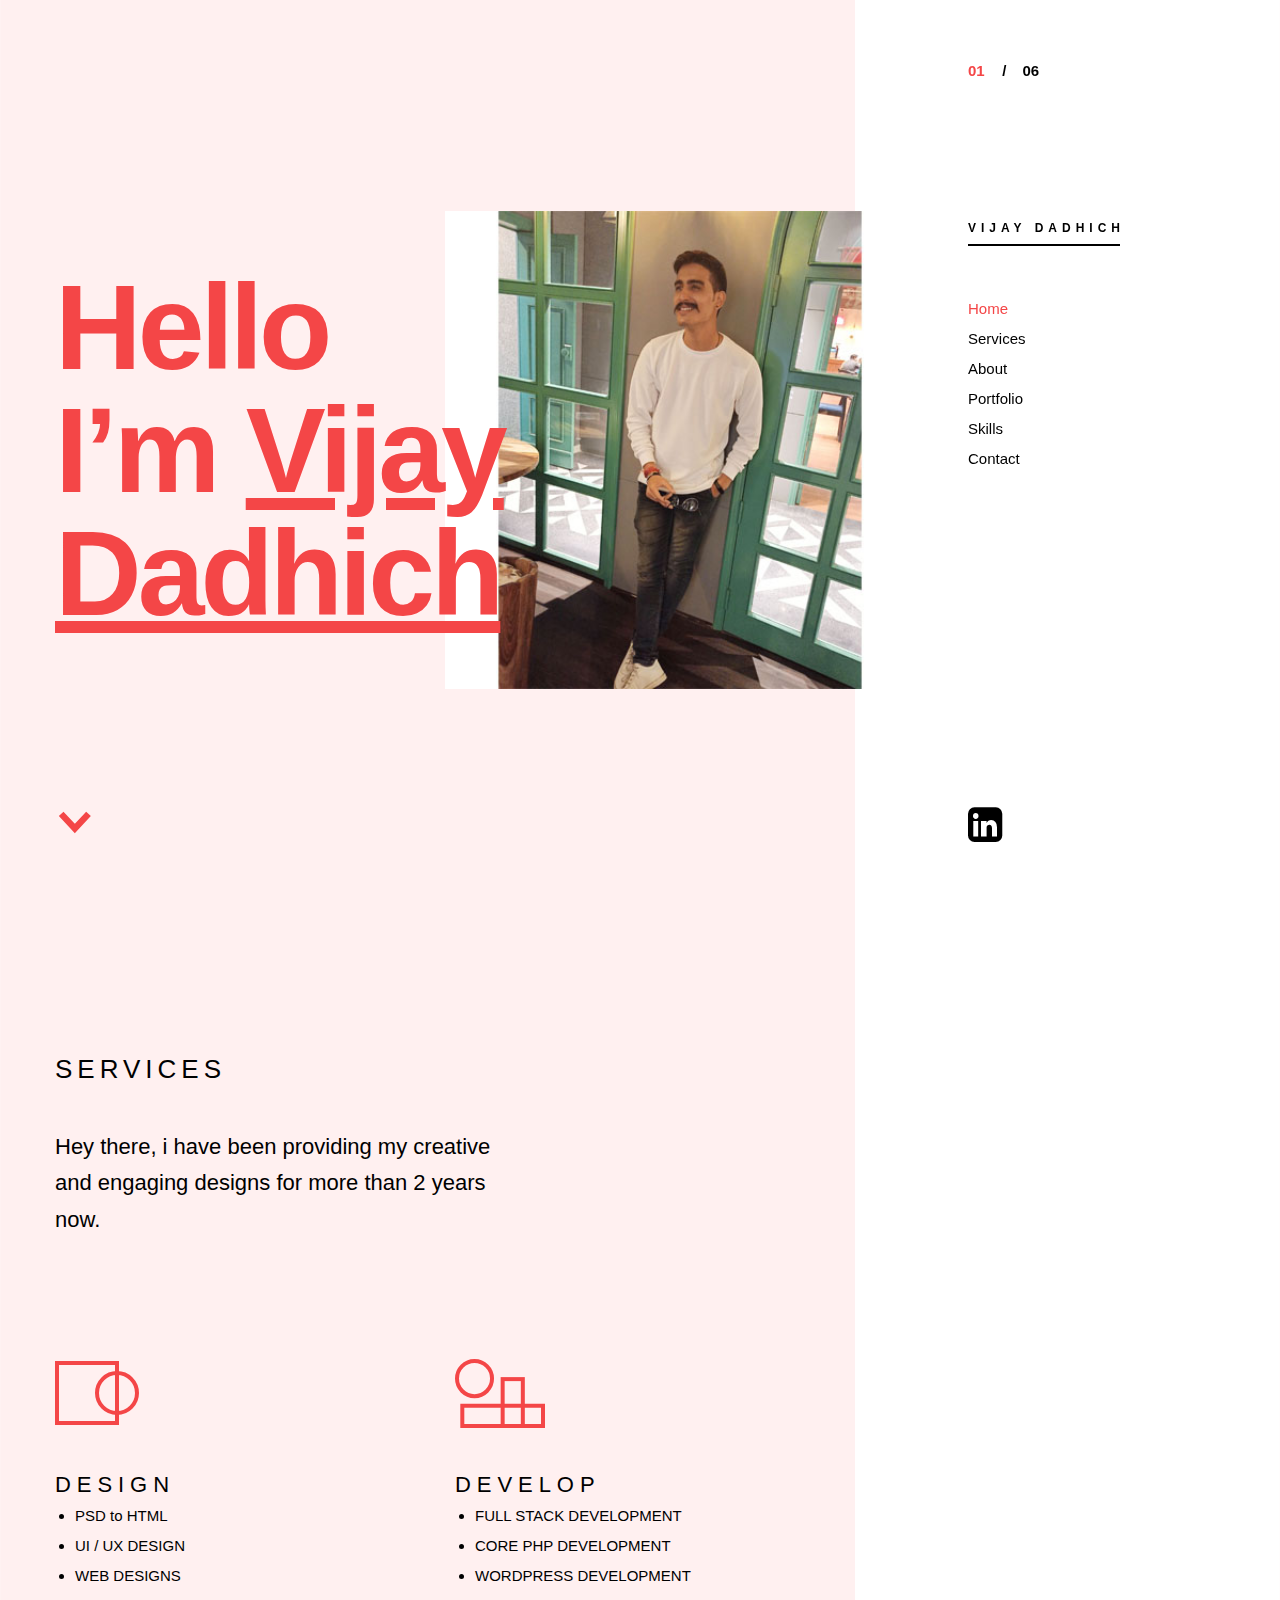
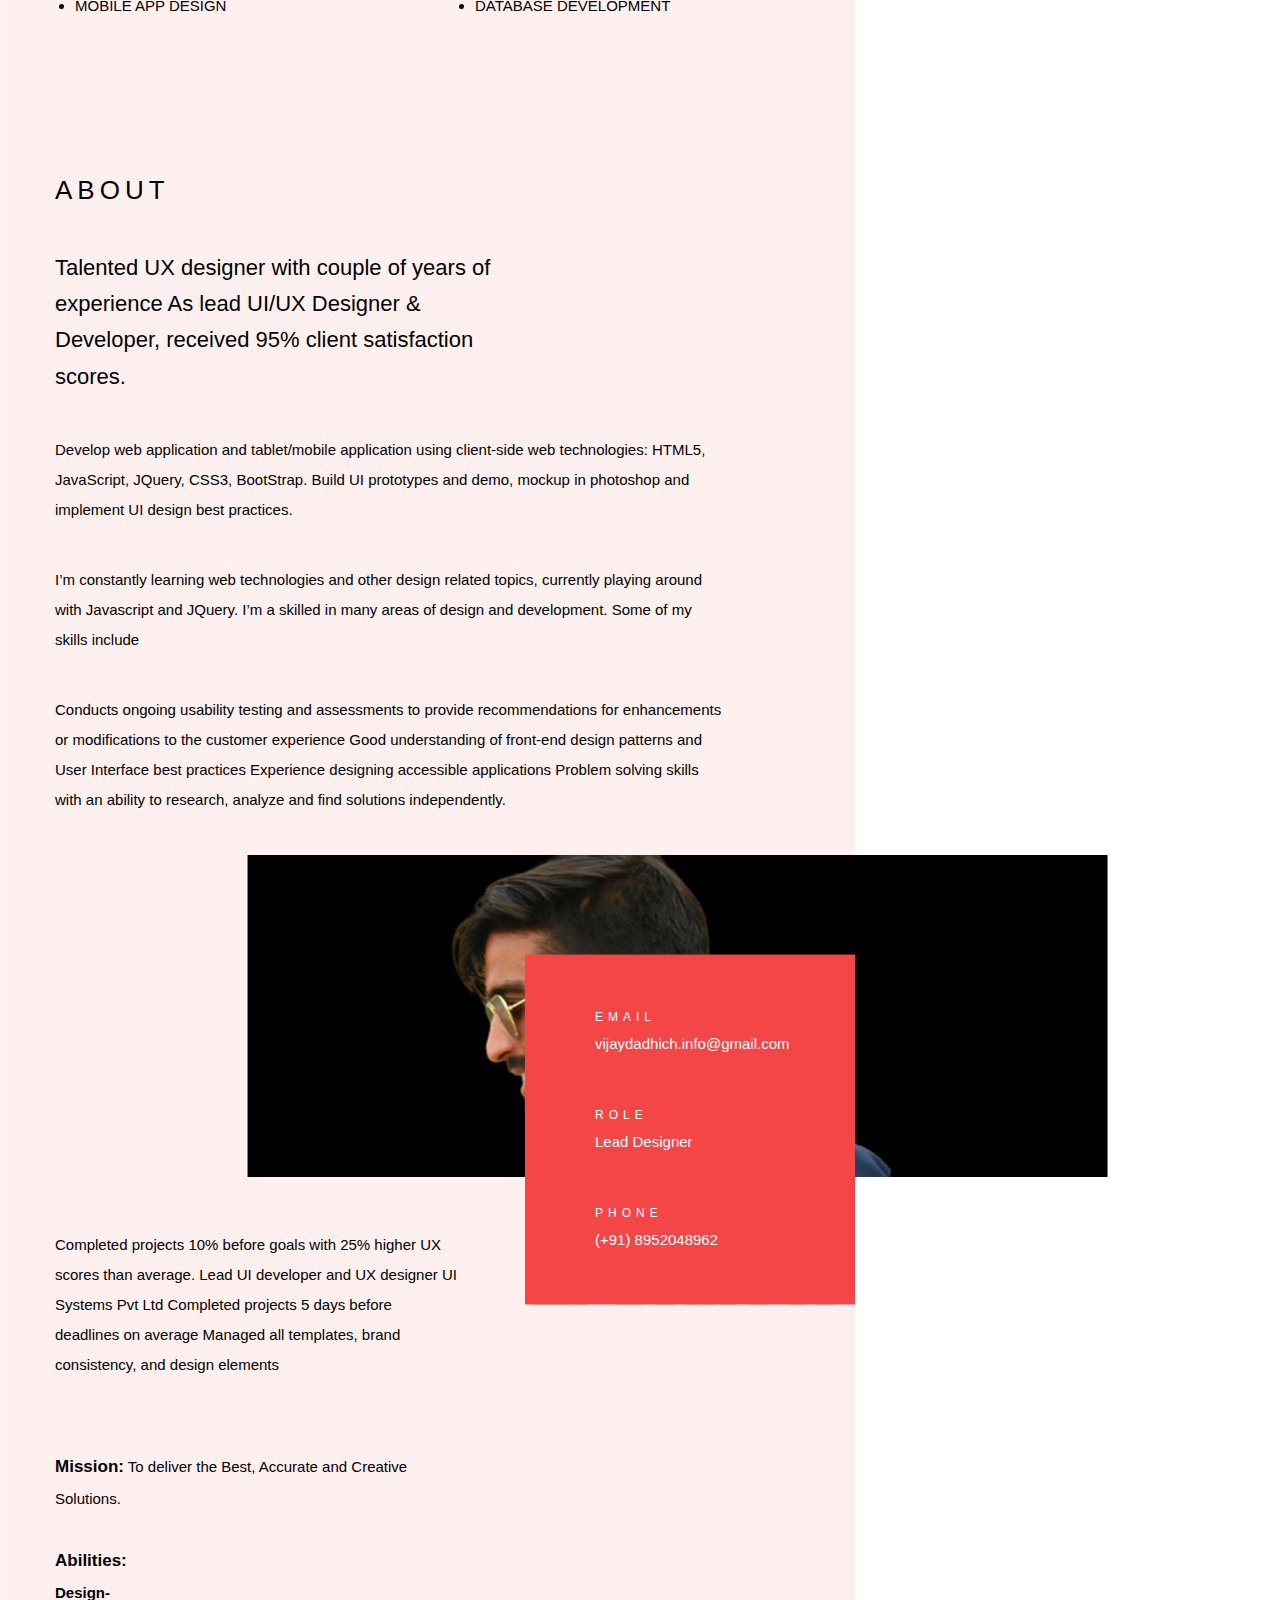
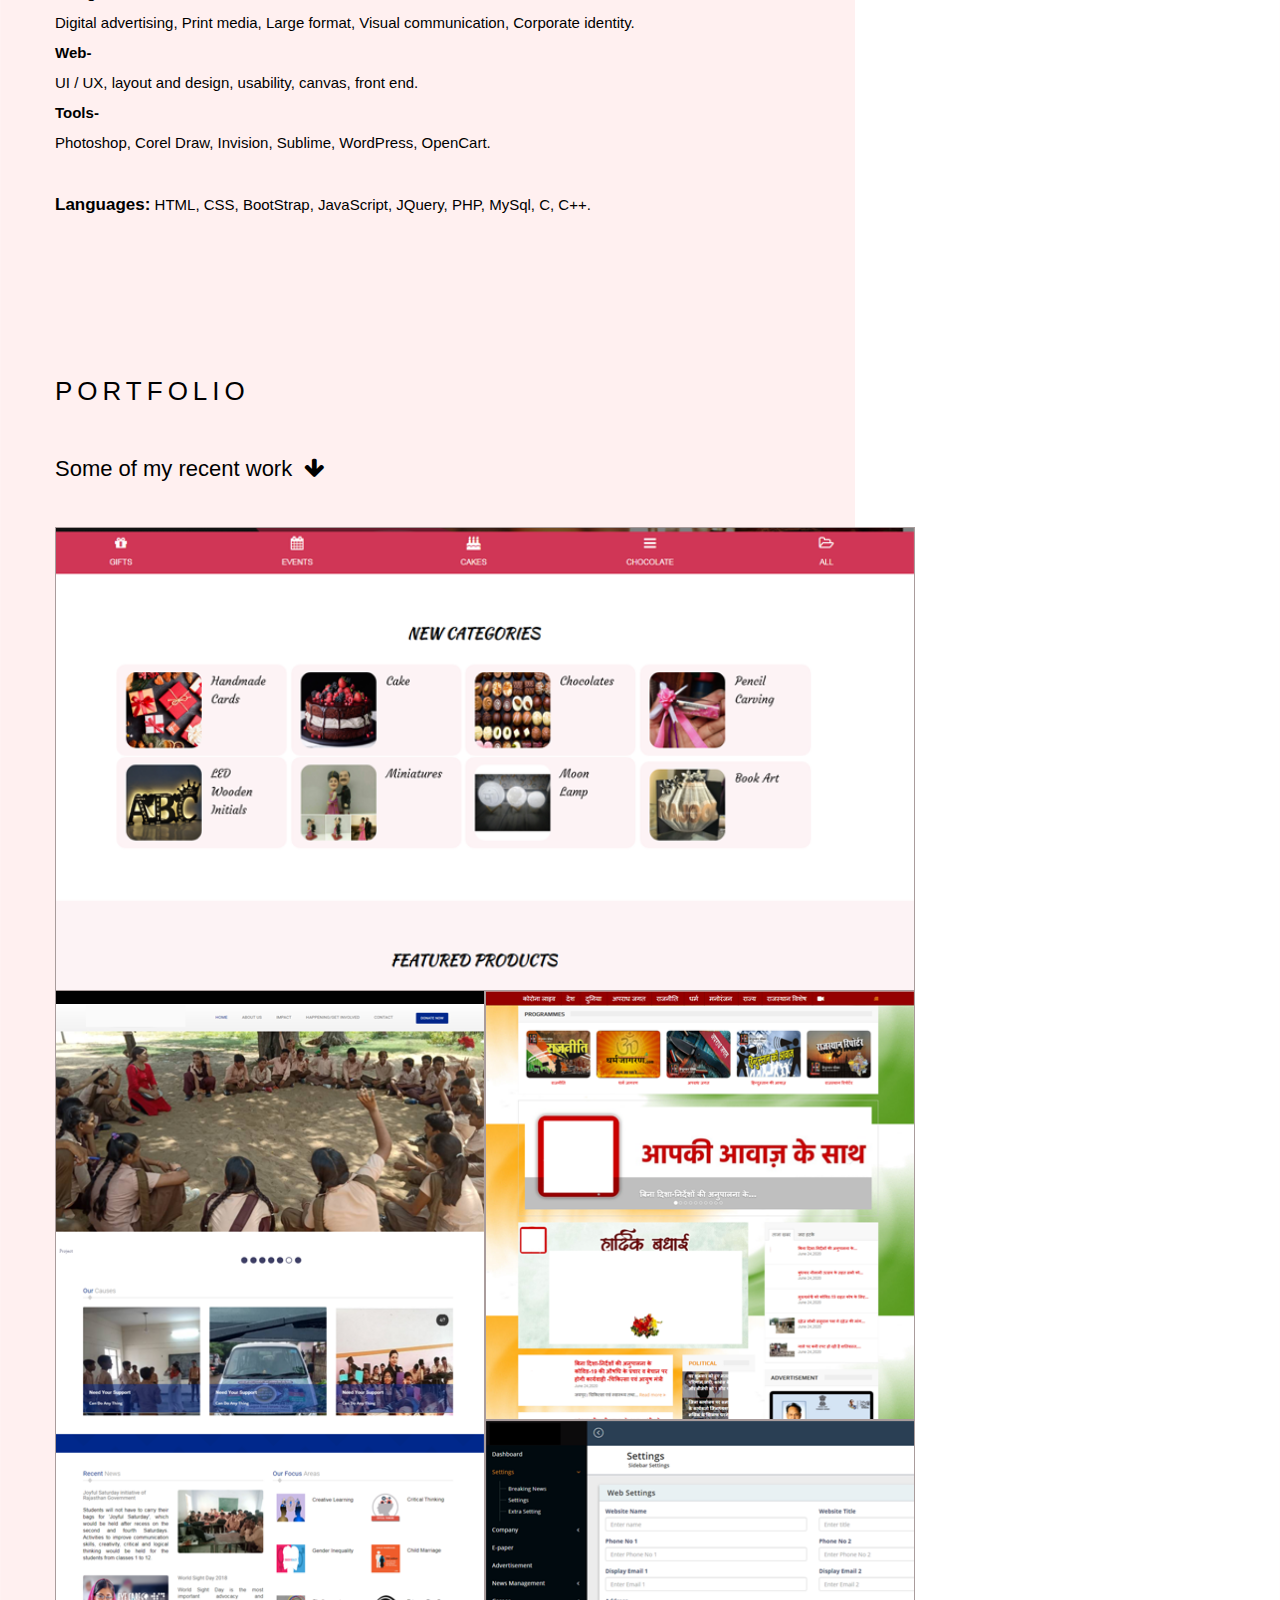
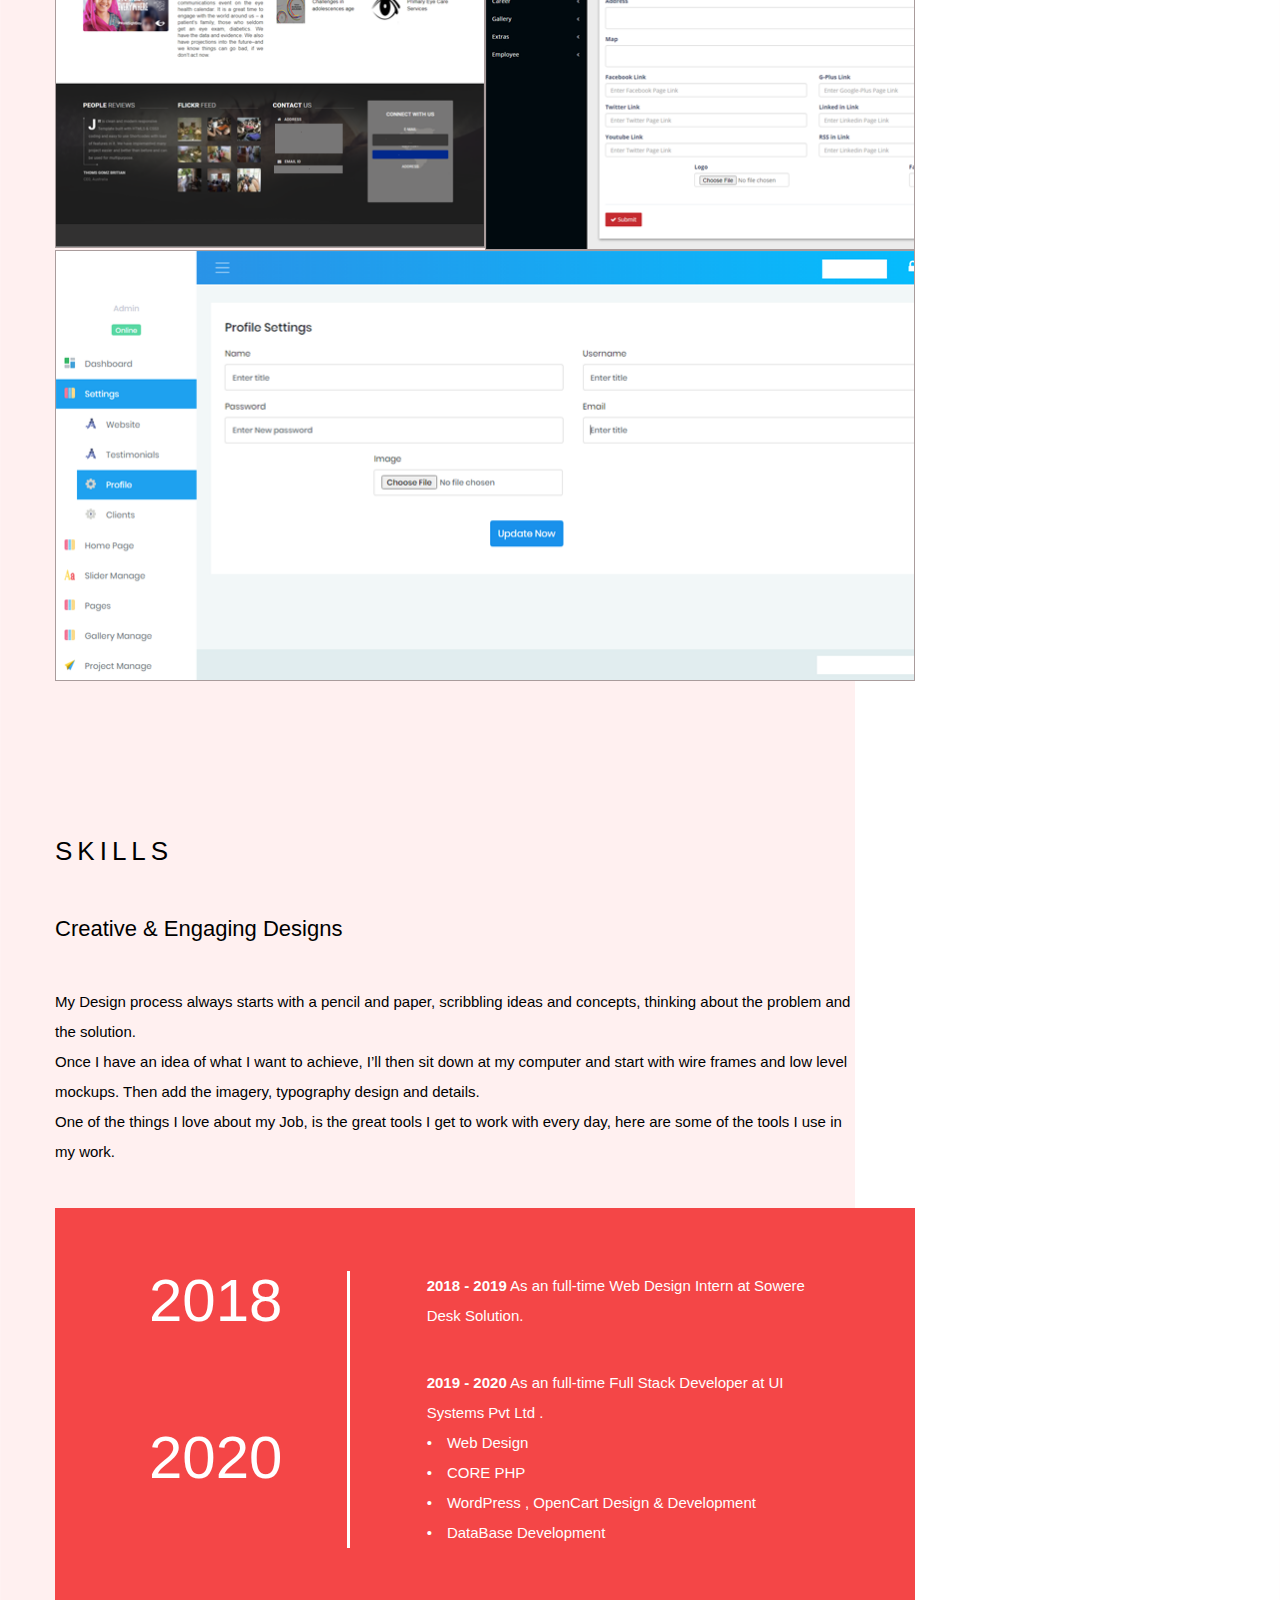
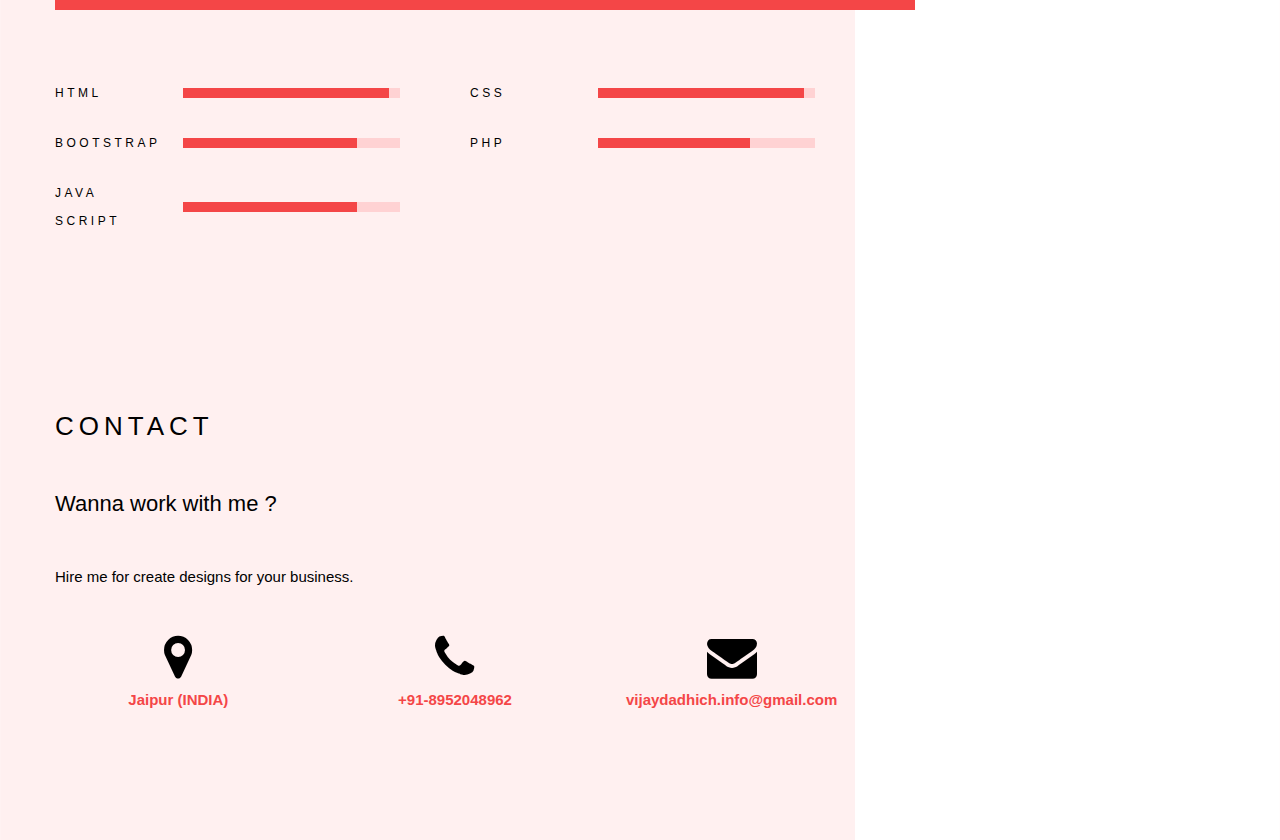
==== index.html @ 155be804 "Add files via upload" ====
<!DOCTYPE html>
<!-- saved from url=(0014)about:internet -->
<html lang="en-US"><head><meta http-equiv="Content-Type" content="text/html; charset=UTF-8">
        <title>Vijay Dadhich</title>
        
        <meta name="description" content="Website designer & developer">
        <meta name="keywords" content="HTML, CSS, JavaScript, PHP">
        <meta name="author" content="">
        <meta name="viewport" content="width=device-width, initial-scale=1, shrink-to-fit=no">

        <link rel="shortcut icon" href="images/favicon.ico">
        <link href="./assets/css" rel="stylesheet" type="text/css">                     
        <link rel="stylesheet" href="./assets/clear.css">
        <link rel="stylesheet" href="./assets/bootstrap-grid.css">        
        <link rel="stylesheet" href="./assets/prettyPhoto.css">
        <link rel="stylesheet" href="./assets/owl.carousel.min.css">
        <link rel="stylesheet" href="./assets/owl.theme.default.min.css">
        <link rel="stylesheet" href="./assets/style.css">
        <link rel="stylesheet" href="https://stackpath.bootstrapcdn.com/font-awesome/4.7.0/css/font-awesome.min.css">

        <!--[if lt IE 9]>
            <script src="js/html5shiv.js"></script>            
            <script src="js/respond.min.js"></script>                   
        <![endif]-->           

        <script async="" src="./assets/js"></script>
        <script>
            window.dataLayer = window.dataLayer || [];
            function gtag() {
                dataLayer.push(arguments);
            }
            gtag('js', new Date());
            gtag('config', 'UA-90924782-1', {'anonymize_ip': true});
        </script> 

    <style id="fit-vids-style">.fluid-width-video-wrapper{width:100%;position:relative;padding:0;}.fluid-width-video-wrapper iframe,.fluid-width-video-wrapper object,.fluid-width-video-wrapper embed {position:absolute;top:0;left:0;width:100%;height:100%;}</style></head>

    <body class="one-page"> 

        <div class="doc-loader" style="display: none;"></div>

        <div class="container">
            <div class="page-wrapper">

                <!-- ================= HEADER ================= -->
                <div id="nav-btn" class="nav-btn">
                    <span class="nav-btn-cover">
                        <span class="menu-line"></span>                   
                    </span>
                </div>
                <div class="s-nav">
                    <div class="nav-count">
                        <div class="current-num">
                            <span style="opacity: 1; left: 0px;">01</span>
                        </div>
                        <div class="pagination-sep">/</div>
                        <div class="total-pages-num">07</div>
                    </div>                                                            
                    <div class="nav-container">
                        <a class="site-title slow-scroll" href="#home">VIJAY DADHICH</a>
                        <nav class="nav-menu">
                            <ul class="nav-list">
                                <li class="current"><a href="#home">Home</a></li>
                                <li class=""><a href="#services">Services</a></li>
                                <li class=""><a href="#about">About</a></li>
                                <li class=""><a href="#portfolio">Portfolio</a></li>                                                                        
                                <!-- <li class=""><a href="#blog">Blog</a></li> -->
                                <li class=""><a href="#skills">Skills</a></li>
                                <li class=""><a href="#contact">Contact</a></li>
                            </ul>
                        </nav>
                    </div>
                    <ul class="nav-soc">
                        <li><a href="https://www.linkedin.com/in/vijay-vyas" target="_blank"><i class="fa fa-linkedin-square" style="font-size: 40px;"></i></a></li>
                    </ul>
                </div>
                <!-- =============== HEADER END =============== -->

                <!-- ================== HOME ================== -->
                <section id="home" class="section section-active">
                    <div class="container-wrap">                        
                        <h1 class="entry-title" data-jarallax-element="0 30" style="transform: translate3d(0px, 0px, 0px);">Hello <br>I’m <span>Vijay Dadhich</span><div id="jarallax-container-0" style="position: absolute; top: 0px; left: 0px; width: 100%; height: 100%; overflow: hidden; pointer-events: none; z-index: -100;"><div style="position: fixed;"></div></div></h1>
                        <img class="main-photo block-right" data-jarallax-element="0 -30" src="./assets/vijayd.jpg" alt="" style="position: relative; z-index: 0; transform: translate3d(0px, 0px, 0px);"><div id="jarallax-container-1" style="position: absolute; top: 0px; left: 0px; width: 100%; height: 100%; overflow: hidden; pointer-events: none; z-index: -100;"><div style="position: fixed;"></div></div></img>                        
                        <a href="#services" class="main-btn slow-scroll"><img src="./assets/scroll-icon.svg" alt=""></a>
                    </div>
                </section>
                <!-- ================= HOME END ================= -->

                <!-- ================== SERVICES ================== -->
                <section id="services" class="section">

                    <div class="content-670">
                        <h2 class="title">SERVICES</h2>
                        <div class="section-des">
                            Hey there, i have been providing my creative and engaging designs for more than 2 years now.
                        </div>
                    </div>

                    <!-- <ul class="serv-link-cover block-right" data-jarallax-element="0 40" style="position: relative; z-index: 0; transform: translate3d(-132.303px, 0px, 0px);">
                        <li><a href="#">DOWNLOAD CV</a></li>
                        <li><a href="#">MY PORTFOLIO</a></li>
                    <div id="jarallax-container-2" style="position: absolute; top: 0px; left: 0px; width: 100%; height: 100%; overflow: hidden; pointer-events: none; z-index: -100;"><div style="position: fixed;"></div></div></ul> -->

                    <div class="content-670">
                        <div class="serv-block-wrap">

                            <div class="serv-block-item">
                                <img src="./assets/serv-icon-1.svg" alt="">
                                <h4>DESIGN</h4>
                                <ul>
                                    <li>
                                        PSD to HTML
                                    </li>
                                    <li>
                                        UI / UX DESIGN
                                    </li>
                                    <li>
                                        WEB DESIGNS
                                    </li>
                                    <li>
                                        MOBILE APP DESIGN
                                    </li>
                                </ul>
                            </div>

                            <div class="serv-block-item">
                                <img src="./assets/serv-icon-2.svg" alt="">
                                <h4>DEVELOP</h4>
                                <ul>
                                    <li>
                                        FULL STACK DEVELOPMENT
                                    </li>
                                    <li>
                                        CORE PHP DEVELOPMENT
                                    </li>
                                    <li>
                                        WORDPRESS DEVELOPMENT
                                    </li>
                                    <li>
                                        DATABASE DEVELOPMENT
                                    </li>
                                </ul>
                            </div>
                        </div>
                    </div>
                </section>
                <!-- ================ SERVICES END ================ -->

                <!-- ==================== ABOUT ==================== -->
                <section id="about" class="section">
                    <h2 class="title">ABOUT</h2>
                    <div class="section-des">
                        Talented UX designer with couple of years of experience As lead UI/UX Designer & Developer, received 95% client satisfaction scores.
                    </div>

                    <div class="content-670">
                        <p> 
                            Develop web application and tablet/mobile application using client-side web technologies: HTML5, JavaScript, JQuery, CSS3, BootStrap.
                            Build UI prototypes and demo, mockup in photoshop and implement UI design best practices.
                        </p>
                        <p>
                            I’m constantly learning web technologies and other design related topics, currently playing around with Javascript and JQuery. I’m a skilled in many areas of design and development. Some of my skills include
                        </p>
                        <p>
                            Conducts ongoing usability testing and assessments to provide recommendations for enhancements or modifications to the customer experience
                            Good understanding of front-end design patterns and User Interface best practices
                            Experience designing accessible applications
                            Problem solving skills with an ability to research, analyze and find solutions independently.
                        </p>

                    </div>

                    <img class="about-img block-right" data-jarallax-element="0 -40" src="./assets/vijaybg.jpg" alt="" style="position: relative; z-index: 0; transform: translate3d(317.175px, 0px, 0px);"><div id="jarallax-container-3" style="position: absolute; top: 0px; left: 0px; width: 100%; height: 100%; overflow: hidden; pointer-events: none; z-index: -100;"><div style="position: fixed;"></div></div></img>

                    <ul class="about-info" data-threshold="0 0" data-jarallax-element="40 0" style="position: relative; z-index: 0; transform: translate3d(0px, -361.324px, 0px);">
                        <li>
                            <h6>EMAIL</h6>
                            <a href="mailto:vijaydadhich.info@gmail.com">vijaydadhich.info@gmail.com</a>
                        </li>
                        <li>
                            <h6>ROLE</h6>
                            <span>Lead Designer</span>
                        </li>
                        <li>
                            <h6>PHONE</h6>
                            <a href="tel:+918952048962">(+91) 8952048962</a>
                        </li>
                    <div id="jarallax-container-4" style="position: absolute; top: 0px; left: 0px; width: 100%; height: 100%; overflow: hidden; pointer-events: none; z-index: -100;"><div style="position: fixed;"></div></div></ul>

                    <div class="about-text content-670">
                        <p>
                           
                            Completed projects 10% before goals with 25% higher UX scores than average. 

                            Lead UI developer and UX designer UI Systems Pvt Ltd
                            Completed projects 5 days before deadlines on average
                            Managed all templates, brand consistency, and design elements
                        </p> <br>
                        <p>
                            <span style="font-size:17px;font-weight: 700">Mission:</span> To deliver the Best, Accurate and Creative Solutions.<br><br>
                            <span style="font-size:17px;font-weight: 700">Abilities:</span><br>
                            <span style="font-weight: 700">Design-</span><br>
                            Digital advertising, Print media, Large format, Visual communication, Corporate identity.<br>
                            <span style="font-weight: 700">Web-</span><br>
                            UI / UX, layout and design, usability, canvas, front end.<br>
                            <span style="font-weight: 700">Tools-</span><br>
                            Photoshop, Corel Draw, Invision, Sublime, WordPress, OpenCart. <br><br>
                            <span style="font-size:17px;font-weight: 700">Languages:</span> HTML, CSS, BootStrap, JavaScript, JQuery, PHP, MySql, C, C++.<br>
                        </p>
                    </div>

                </section>
                <!-- ================== ABOUT END ================== -->

                <!-- ==================== PORTFOLIO ==================== -->
                <section id="portfolio" class="section">
                    <h2 class="title">PORTFOLIO</h2>
                    <div class="section-des">
                        Some of my recent work &nbsp;<i class="fa fa-arrow-down"></i>
                    </div>

                    <div id="portfolio-wrapper" class="relative block-right">                        
                        <div class="portfolio-load-content-holder"></div>
                        <div class="grid" id="portfolio-grid" style="position: relative; height: 1720px;">                                                            
                            <div class="grid-sizer"></div>

                            <div id="p-item-1" class="grid-item element-item p-one" style="position: absolute; left: 0%; top: 0px;">
                                <a class="item-link" href="assets/wordpress-port.png" data-rel="prettyPhoto[portfolio]" rel="prettyPhoto[portfolio]">
                                    <img src="./assets/wordpress-port-tumb.png" alt="">
                                    <div class="portfolio-text-holder">
                                        <div class="portfolio-text-wrapper">
                                            <p class="portfolio-text">WordPress</p>
                                        </div>
                                    </div>
                                </a>
                            </div>

                            <div id="p-item-2" class="grid-item element-item p-one-half" style="position: absolute; left: 0%; top: 430px;">
                                <a class="item-link" href="assets/php-port.png" data-rel="prettyPhoto[portfolio]" rel="prettyPhoto[portfolio]">
                                    <img src="./assets/php-port.png" alt="">
                                    <div class="portfolio-text-holder">
                                        <div class="portfolio-text-wrapper">
                                            <p class="portfolio-text">PHP</p>
                                        </div>
                                    </div>
                                </a>
                            </div>

                            <div id="p-item-3" class="grid-item element-item p-one-half" style="position: absolute; left: 50%; top: 430px;">
                                <a class="item-link" href="assets/php-port-2.png" data-rel="prettyPhoto[portfolio]" rel="prettyPhoto[portfolio]">
                                    <img src="./assets/php-port-2-thumb.png" alt="">
                                    <div class="portfolio-text-holder">
                                        <div class="portfolio-text-wrapper">
                                            <p class="portfolio-text">PHP</p>
                                        </div>
                                    </div>
                                </a>
                            </div>

                            <div class="grid-item element-item p-one-half" style="position: absolute; left: 50%; top: 860px;">
                                <a class="item-link" href="assets/dashboard-port-1.png" data-rel="prettyPhoto[portfolio]" rel="prettyPhoto[portfolio]">
                                    <img src="./assets/dashboard-port-1-thumb.png" alt="">
                                    <div class="portfolio-text-holder">
                                        <div class="portfolio-text-wrapper">
                                            <p class="portfolio-text">Dashboard</p>
                                        </div>
                                    </div>
                                </a>
                            </div>

                            <div class="grid-item element-item p-one" style="position: absolute; left: 0%; top: 1290px;">
                                <a class="item-link" href="assets/dashboard-port-1.png" data-rel="prettyPhoto[portfolio]" rel="prettyPhoto[portfolio]">
                                    <img src="./assets/dashboard-port-2-thumb.png" alt="">
                                    <div class="portfolio-text-holder">
                                        <div class="portfolio-text-wrapper">
                                            <p class="portfolio-text">Dashboard</p>
                                        </div>
                                    </div>
                                </a>
                            </div>
                        </div>                
                    </div>   
                </section>
                <!-- ================== PORTFOLIO END ================== -->

                <!-- ================== SKILLS ================== -->
                <section id="skills" class="section">
                    <h2 class="title">SKILLS</h2>
                    <div class="section-des">
                        Creative & Engaging Designs 
                    </div>
                    <p>
                        My Design process always starts with a pencil and paper, scribbling ideas and concepts, thinking about the problem and the solution.<br>

                        Once I have an idea of what I want to achieve, I’ll then sit down at my computer and start with wire frames and low level mockups. Then add the imagery, typography design and details.<br>

                        One of the things I love about my Job, is the great tools I get to work with every day, here are some of the tools I use in my work.
                    </p>

                    <ul class="skills-history block-right">
                        <li>
                            <span class="date">2018</span>
                            <p>
                                <strong>2018 - 2019</strong> As an full-time Web Design Intern at Sowere Desk Solution.
                            </p>
                        </li>

                        <li>
                            <span class="date">2020</span>
                            <p>
                                <strong>2019 - 2020</strong> As an full-time Full Stack Developer at UI Systems Pvt Ltd .<br>
                                <span>Web Design</span><br>
                                <span>CORE PHP</span><br>
                                <span>WordPress , OpenCart Design & Development</span><br>
                                <span>DataBase Development</span>
                            </p>
                        </li>
                    </ul>

                    <ul class="skills-progress">
                        <li>
                            <span class="name">HTML</span>
                            <div class="skill">
                                <div class="skill-fill animation-done" data-fill="55%" style="width: 95%;"></div>
                            </div>
                        </li>

                        <li>
                            <span class="name">CSS</span>
                            <div class="skill">
                                <div class="skill-fill animation-done" data-fill="68%" style="width: 95%;"></div>
                            </div>
                        </li>

                        <li>
                            <span class="name">BOOTSTRAP</span>
                            <div class="skill">
                                <div class="skill-fill animation-done" data-fill="80%" style="width: 80%;"></div>
                            </div>
                        </li>


                        <li>
                            <span class="name">PHP</span>
                            <div class="skill">
                                <div class="skill-fill animation-done" data-fill="55%" style="width: 70%;"></div>
                            </div>
                        </li>
                        <li>
                            <span class="name">JAVA SCRIPT</span>
                            <div class="skill">
                                <div class="skill-fill animation-done" data-fill="43%" style="width: 80%;"></div>
                            </div>
                        </li>
                    </ul>

                </section>
                <!-- =============== SKILLS END =============== -->

                <!-- ==================== ABOUT ==================== -->
                <section id="contact" class="section">
                    <h2 class="title">CONTACT</h2>
                    <div class="section-des">
                        Wanna work with me ?
                    </div>
                    <p>
                        Hire me for create designs for your business.
                    </p>
                    <div class="row contact-info-tab">
                        <div class="col-md-4 text-center">
                            <i class="fa fa-map-marker"></i>
                            <p style="color: #f44647;font-weight: 700;">Jaipur (INDIA)</p>
                        </div>
                        <div class="col-md-4 text-center">
                            <i class="fa fa-phone"></i><br>
                            <a href="tel:=+918952048962">+91-8952048962</a>
                        </div>
                        <div class="col-md-4 text-center">
                            <i class="fa fa-envelope"></i><br>
                            <a href="mailto:vijaydadhich.info@gmail.com">vijaydadhich.info@gmail.com</a>
                        </div>
                    </div>


                </section>
                <!-- ================== ABOUT END ================== -->
            </div>
        </div>

        <!--=================== SCRIPT ===================-->
        <script src="./assets/jquery.js"></script>       
        <script src="./assets/imagesloaded.pkgd.js"></script>
        <script src="./assets/jquery.fitvids.js"></script>
        <script src="./assets/jarallax.js"></script>
        <script src="./assets/jarallax-element.min.js"></script>
        <script src="./assets/isotope.pkgd.js"></script>        
        <script src="./assets/jquery.prettyPhoto.js"></script>                
        <script src="./assets/owl.carousel.min.js"></script>                                                            
        <script src="./assets/main.js"></script>
    
</body></html>
---- assets/clear.css ----
html, body, div, span, object, iframe,
h1, h2, h3, h4, h5, h6, p, blockquote, pre,
abbr, address, cite, code,
del, dfn, em, img, ins, kbd, q, samp,
small, strong, sub, sup, var,
b, i, ol, ul, li,
fieldset, form, label, legend,
table, caption, tbody, tfoot, thead, tr, th, td,
article, aside, canvas, details, figcaption, figure, 
footer, header, hgroup, menu, nav, section, summary,
time, mark, audio, video {
    margin:0;
    padding:0;
    border:0;
    outline: none;
    font-size:100%;
    vertical-align:baseline;
    background:transparent;
}

body {
    line-height:1;
}

article,aside,details,figcaption,figure,
footer,header,hgroup,menu,nav,section { 
    display:block;
}

nav ul,ul,ol {
    list-style:none;
}

blockquote, q {
    quotes:none;
}

blockquote:before, blockquote:after,
q:before, q:after {
    content:'';
    content:none;
}

a {
    margin:0;
    padding:0;
    font-size:100%;
	outline: none;
    vertical-align:baseline;
    background:transparent;
}

ins {
    background-color:#ff9;
    color:#000;
    text-decoration:none;
}

mark {
    background-color:#ff9;
    color:#000; 
    font-style:italic;
    font-weight:bold;
}

del {
    text-decoration: line-through;
}

abbr[title], dfn[title] {
    border-bottom:1px dotted;
    cursor:help;
}

table {
    border-collapse:collapse;
    border-spacing:0;
}

hr {
    display:block;
    height:1px;
    border:0;   
    border-top:1px solid #cccccc;
    margin:1em 0;
    padding:0;
}

input, select {
    vertical-align:middle;
}

input:focus, textarea:focus
{
    outline: none;
}
---- assets/prettyPhoto.css ----
/* ------------------------------------------------------------------------
        This you can edit.
------------------------------------------------------------------------- */

/* ----------------------------------
        Default Theme
----------------------------------- */

div.pp_default .pp_top,
div.pp_default .pp_top .pp_middle,
div.pp_default .pp_top .pp_left,
div.pp_default .pp_top .pp_right,
div.pp_default .pp_bottom,
div.pp_default .pp_bottom .pp_left,
div.pp_default .pp_bottom .pp_middle,
div.pp_default .pp_bottom .pp_right { height: 13px; }

div.pp_default .pp_content .ppt { color: #f8f8f8; }
div.pp_default .pp_content_container .pp_left { padding-left: 13px; }
div.pp_default .pp_content_container .pp_right { padding-right: 13px; }
/*div.pp_default .pp_content { background-color: #fff; }*/
div.pp_default .pp_next:hover { background: url(../images/prettyPhoto/default/sprite_next.png) center right  no-repeat; cursor: pointer; } /* Next button */
div.pp_default .pp_previous:hover { background: url(../images/prettyPhoto/default/sprite_prev.png) center left no-repeat; cursor: pointer; } /* Previous button */
div.pp_default .pp_expand { background: url(../images/prettyPhoto/default/sprite.png) 0 -29px no-repeat; cursor: pointer; width: 28px; height: 28px; display: none !important; } /* Expand button */
div.pp_default .pp_expand:hover { background: url(../images/prettyPhoto/default/sprite.png) 0 -56px no-repeat; cursor: pointer; } /* Expand button hover */
div.pp_default .pp_contract { background: url(../images/prettyPhoto/default/sprite.png) 0 -84px no-repeat; cursor: pointer; width: 28px; height: 28px; } /* Contract button */
div.pp_default .pp_contract:hover { background: url(../images/prettyPhoto/default/sprite.png) 0 -113px no-repeat; cursor: pointer; } /* Contract button hover */
div.pp_default .pp_close { width: 30px; height: 30px; cursor: pointer; } /* Close button */
div.pp_default #pp_full_res .pp_inline { color: #000; background-color: white; padding: 30px; } 
.pp_inline img {max-width: 100%; max-height: 100%; width: auto; height: auto;}
div.pp_default .pp_gallery ul li a { background: url(../images/prettyPhoto/default/default_thumb.png) center center #f8f8f8; border:1px solid #aaa; }
div.pp_default .pp_gallery ul li a:hover,
div.pp_default .pp_gallery ul li.selected a { border-color: #fff; }
div.pp_default .pp_social { margin-top: 7px;}

div.pp_default .pp_gallery a.pp_arrow_previous,
div.pp_default .pp_gallery a.pp_arrow_next { position: static; left: auto; }
div.pp_default .pp_nav .pp_play,
div.pp_default .pp_nav .pp_pause { background: url(../images/prettyPhoto/default/sprite.png) -51px 1px no-repeat; height:30px; width:30px; }
div.pp_default .pp_nav .pp_pause { background-position: -51px -29px; }
div.pp_default .pp_details { position: relative; }
div.pp_default a.pp_arrow_previous,
div.pp_default a.pp_arrow_next { height: 26px;  margin: -4px 0 0 0; width: 20px; }
div.pp_default a.pp_arrow_next { left: 52px;} /* The next arrow in the bottom nav */
div.pp_default .pp_content_container .pp_details { margin-top: 5px; }
div.pp_default .pp_nav { clear: none; height: 30px; width: 110px; position: relative; }
div.pp_default .pp_nav .currentTextHolder{ font-family: Georgia; font-style: italic; color:#999; font-size: 11px; left: 75px; line-height: 25px; margin: 0; padding: 0 0 0 10px; position: absolute; top: 2px; }

div.pp_default .pp_close:hover, div.pp_default .pp_nav .pp_play:hover, div.pp_default .pp_nav .pp_pause:hover, div.pp_default .pp_arrow_next:hover, div.pp_default .pp_arrow_previous:hover { opacity:0.7; }

div.pp_default .pp_description{ font-size: 11px; font-weight: bold; line-height: 14px; margin: 5px 50px 5px 0; }


div.pp_default .pp_loaderIcon { background: url(../images/prettyPhoto/default/loader.gif) center center no-repeat; background-color: white;} /* Loader icon */


/* ----------------------------------
        Light Rounded Theme
----------------------------------- */


div.light_rounded .pp_top .pp_left { background: url(../images/prettyPhoto/light_rounded/sprite.png) -88px -53px no-repeat; } /* Top left corner */
div.light_rounded .pp_top .pp_middle { background: #fff; } /* Top pattern/color */
div.light_rounded .pp_top .pp_right { background: url(../images/prettyPhoto/light_rounded/sprite.png) -110px -53px no-repeat; } /* Top right corner */

div.light_rounded .pp_content .ppt { color: #000; }
div.light_rounded .pp_content_container .pp_left,
div.light_rounded .pp_content_container .pp_right { background: #fff; }
div.light_rounded .pp_content { background-color: #fff; } /* Content background */
div.light_rounded .pp_next:hover { background: url(../images/prettyPhoto/light_rounded/btnNext.png) center right  no-repeat; cursor: pointer; } /* Next button */
div.light_rounded .pp_previous:hover { background: url(../images/prettyPhoto/light_rounded/btnPrevious.png) center left no-repeat; cursor: pointer; } /* Previous button */
div.light_rounded .pp_expand { background: url(../images/prettyPhoto/light_rounded/sprite.png) -31px -26px no-repeat; cursor: pointer; } /* Expand button */
div.light_rounded .pp_expand:hover { background: url(../images/prettyPhoto/light_rounded/sprite.png) -31px -47px no-repeat; cursor: pointer; } /* Expand button hover */
div.light_rounded .pp_contract { background: url(../images/prettyPhoto/light_rounded/sprite.png) 0 -26px no-repeat; cursor: pointer; } /* Contract button */
div.light_rounded .pp_contract:hover { background: url(../images/prettyPhoto/light_rounded/sprite.png) 0 -47px no-repeat; cursor: pointer; } /* Contract button hover */
div.light_rounded .pp_close { width: 75px; height: 22px; background: url(../images/prettyPhoto/light_rounded/sprite.png) -1px -1px no-repeat; cursor: pointer; } /* Close button */
div.light_rounded .pp_details { position: relative; }
div.light_rounded .pp_description { margin-right: 85px; }
div.light_rounded #pp_full_res .pp_inline { color: #000; } 
div.light_rounded .pp_gallery a.pp_arrow_previous,
div.light_rounded .pp_gallery a.pp_arrow_next { margin-top: 12px !important; }
div.light_rounded .pp_nav .pp_play { background: url(../images/prettyPhoto/light_rounded/sprite.png) -1px -100px no-repeat; height: 15px; width: 14px; }
div.light_rounded .pp_nav .pp_pause { background: url(../images/prettyPhoto/light_rounded/sprite.png) -24px -100px no-repeat; height: 15px; width: 14px; }

div.light_rounded .pp_arrow_previous { background: url(../images/prettyPhoto/light_rounded/sprite.png) 0 -71px no-repeat; } /* The previous arrow in the bottom nav */
div.light_rounded .pp_arrow_previous.disabled { background-position: 0 -87px; cursor: default; }
div.light_rounded .pp_arrow_next { background: url(../images/prettyPhoto/light_rounded/sprite.png) -22px -71px no-repeat; } /* The next arrow in the bottom nav */
div.light_rounded .pp_arrow_next.disabled { background-position: -22px -87px; cursor: default; }

div.light_rounded .pp_bottom .pp_left { background: url(../images/prettyPhoto/light_rounded/sprite.png) -88px -80px no-repeat; } /* Bottom left corner */
div.light_rounded .pp_bottom .pp_middle { background: #fff; } /* Bottom pattern/color */
div.light_rounded .pp_bottom .pp_right { background: url(../images/prettyPhoto/light_rounded/sprite.png) -110px -80px no-repeat; } /* Bottom right corner */

div.light_rounded .pp_loaderIcon { background: url(../images/prettyPhoto/light_rounded/loader.gif) center center no-repeat; } /* Loader icon */

/* ----------------------------------
        Dark Rounded Theme
----------------------------------- */

div.dark_rounded .pp_top .pp_left { background: url(../images/prettyPhoto/dark_rounded/sprite.png) -88px -53px no-repeat; } /* Top left corner */
div.dark_rounded .pp_top .pp_middle { background: url(../images/prettyPhoto/dark_rounded/contentPattern.png) top left repeat; } /* Top pattern/color */
div.dark_rounded .pp_top .pp_right { background: url(../images/prettyPhoto/dark_rounded/sprite.png) -110px -53px no-repeat; } /* Top right corner */

div.dark_rounded .pp_content_container .pp_left { background: url(../images/prettyPhoto/dark_rounded/contentPattern.png) top left repeat-y; } /* Left Content background */
div.dark_rounded .pp_content_container .pp_right { background: url(../images/prettyPhoto/dark_rounded/contentPattern.png) top right repeat-y; } /* Right Content background */
div.dark_rounded .pp_content { background: url(../images/prettyPhoto/dark_rounded/contentPattern.png) top left repeat; } /* Content background */
div.dark_rounded .pp_next:hover { background: url(../images/prettyPhoto/dark_rounded/btnNext.png) center right  no-repeat; cursor: pointer; } /* Next button */
div.dark_rounded .pp_previous:hover { background: url(../images/prettyPhoto/dark_rounded/btnPrevious.png) center left no-repeat; cursor: pointer; } /* Previous button */
div.dark_rounded .pp_expand { background: url(../images/prettyPhoto/dark_rounded/sprite.png) -31px -26px no-repeat; cursor: pointer; } /* Expand button */
div.dark_rounded .pp_expand:hover { background: url(../images/prettyPhoto/dark_rounded/sprite.png) -31px -47px no-repeat; cursor: pointer; } /* Expand button hover */
div.dark_rounded .pp_contract { background: url(../images/prettyPhoto/dark_rounded/sprite.png) 0 -26px no-repeat; cursor: pointer; } /* Contract button */
div.dark_rounded .pp_contract:hover { background: url(../images/prettyPhoto/dark_rounded/sprite.png) 0 -47px no-repeat; cursor: pointer; } /* Contract button hover */
div.dark_rounded .pp_close { width: 75px; height: 22px; background: url(../images/prettyPhoto/dark_rounded/sprite.png) -1px -1px no-repeat; cursor: pointer; } /* Close button */
div.dark_rounded .pp_details { position: relative; }
div.dark_rounded .pp_description { margin-right: 85px; }
div.dark_rounded .currentTextHolder { color: #c4c4c4; }
div.dark_rounded .pp_description { color: #fff; }
div.dark_rounded #pp_full_res .pp_inline { color: #fff; }
div.dark_rounded .pp_gallery a.pp_arrow_previous,
div.dark_rounded .pp_gallery a.pp_arrow_next { margin-top: 12px !important; }
div.dark_rounded .pp_nav .pp_play { background: url(../images/prettyPhoto/dark_rounded/sprite.png) -1px -100px no-repeat; height: 15px; width: 14px; }
div.dark_rounded .pp_nav .pp_pause { background: url(../images/prettyPhoto/dark_rounded/sprite.png) -24px -100px no-repeat; height: 15px; width: 14px; }

div.dark_rounded .pp_arrow_previous { background: url(../images/prettyPhoto/dark_rounded/sprite.png) 0 -71px no-repeat; } /* The previous arrow in the bottom nav */
div.dark_rounded .pp_arrow_previous.disabled { background-position: 0 -87px; cursor: default; }
div.dark_rounded .pp_arrow_next { background: url(../images/prettyPhoto/dark_rounded/sprite.png) -22px -71px no-repeat; } /* The next arrow in the bottom nav */
div.dark_rounded .pp_arrow_next.disabled { background-position: -22px -87px; cursor: default; }

div.dark_rounded .pp_bottom .pp_left { background: url(../images/prettyPhoto/dark_rounded/sprite.png) -88px -80px no-repeat; } /* Bottom left corner */
div.dark_rounded .pp_bottom .pp_middle { background: url(../images/prettyPhoto/dark_rounded/contentPattern.png) top left repeat; } /* Bottom pattern/color */
div.dark_rounded .pp_bottom .pp_right { background: url(../images/prettyPhoto/dark_rounded/sprite.png) -110px -80px no-repeat; } /* Bottom right corner */

div.dark_rounded .pp_loaderIcon { background: url(../images/prettyPhoto/dark_rounded/loader.gif) center center no-repeat; } /* Loader icon */


/* ----------------------------------
        Dark Square Theme
----------------------------------- */

div.dark_square .pp_left ,
div.dark_square .pp_middle,
div.dark_square .pp_right,
div.dark_square .pp_content { background: #000; }

div.dark_square .currentTextHolder { color: #c4c4c4; }
div.dark_square .pp_description { color: #fff; }
div.dark_square .pp_loaderIcon { background: url(../images/prettyPhoto/dark_square/loader.gif) center center no-repeat; } /* Loader icon */

div.dark_square .pp_expand { background: url(../images/prettyPhoto/dark_square/sprite.png) -31px -26px no-repeat; cursor: pointer; } /* Expand button */
div.dark_square .pp_expand:hover { background: url(../images/prettyPhoto/dark_square/sprite.png) -31px -47px no-repeat; cursor: pointer; } /* Expand button hover */
div.dark_square .pp_contract { background: url(../images/prettyPhoto/dark_square/sprite.png) 0 -26px no-repeat; cursor: pointer; } /* Contract button */
div.dark_square .pp_contract:hover { background: url(../images/prettyPhoto/dark_square/sprite.png) 0 -47px no-repeat; cursor: pointer; } /* Contract button hover */
div.dark_square .pp_close { width: 75px; height: 22px; background: url(../images/prettyPhoto/dark_square/sprite.png) -1px -1px no-repeat; cursor: pointer; } /* Close button */
div.dark_square .pp_details { position: relative; }
div.dark_square .pp_description { margin: 0 85px 0 0; }
div.dark_square #pp_full_res .pp_inline { color: #fff; }
div.dark_square .pp_gallery a.pp_arrow_previous,
div.dark_square .pp_gallery a.pp_arrow_next { margin-top: 12px !important; }
div.dark_square .pp_nav { clear: none; }
div.dark_square .pp_nav .pp_play { background: url(../images/prettyPhoto/dark_square/sprite.png) -1px -100px no-repeat; height: 15px; width: 14px; }
div.dark_square .pp_nav .pp_pause { background: url(../images/prettyPhoto/dark_square/sprite.png) -24px -100px no-repeat; height: 15px; width: 14px; }

div.dark_square .pp_arrow_previous { background: url(../images/prettyPhoto/dark_square/sprite.png) 0 -71px no-repeat; } /* The previous arrow in the bottom nav */
div.dark_square .pp_arrow_previous.disabled { background-position: 0 -87px; cursor: default; }
div.dark_square .pp_arrow_next { background: url(../images/prettyPhoto/dark_square/sprite.png) -22px -71px no-repeat; } /* The next arrow in the bottom nav */
div.dark_square .pp_arrow_next.disabled { background-position: -22px -87px; cursor: default; }

div.dark_square .pp_next:hover { background: url(../images/prettyPhoto/dark_square/btnNext.png) center right  no-repeat; cursor: pointer; } /* Next button */
div.dark_square .pp_previous:hover { background: url(../images/prettyPhoto/dark_square/btnPrevious.png) center left no-repeat; cursor: pointer; } /* Previous button */


/* ----------------------------------
        Light Square Theme
----------------------------------- */

div.light_square .pp_left ,
div.light_square .pp_middle,
div.light_square .pp_right,
div.light_square .pp_content { background: #fff; }

div.light_square .pp_content .ppt { color: #000; }
div.light_square .pp_expand { background: url(../images/prettyPhoto/light_square/sprite.png) -31px -26px no-repeat; cursor: pointer; } /* Expand button */
div.light_square .pp_expand:hover { background: url(../images/prettyPhoto/light_square/sprite.png) -31px -47px no-repeat; cursor: pointer; } /* Expand button hover */
div.light_square .pp_contract { background: url(../images/prettyPhoto/light_square/sprite.png) 0 -26px no-repeat; cursor: pointer; } /* Contract button */
div.light_square .pp_contract:hover { background: url(../images/prettyPhoto/light_square/sprite.png) 0 -47px no-repeat; cursor: pointer; } /* Contract button hover */
div.light_square .pp_close { width: 75px; height: 22px; background: url(../images/prettyPhoto/light_square/sprite.png) -1px -1px no-repeat; cursor: pointer; } /* Close button */
div.light_square .pp_details { position: relative; }
div.light_square .pp_description { margin-right: 85px; }
div.light_square #pp_full_res .pp_inline { color: #000; }
div.light_square .pp_gallery a.pp_arrow_previous,
div.light_square .pp_gallery a.pp_arrow_next { margin-top: 12px !important; }
div.light_square .pp_nav .pp_play { background: url(../images/prettyPhoto/light_square/sprite.png) -1px -100px no-repeat; height: 15px; width: 14px; }
div.light_square .pp_nav .pp_pause { background: url(../images/prettyPhoto/light_square/sprite.png) -24px -100px no-repeat; height: 15px; width: 14px; }

div.light_square .pp_arrow_previous { background: url(../images/prettyPhoto/light_square/sprite.png) 0 -71px no-repeat; } /* The previous arrow in the bottom nav */
div.light_square .pp_arrow_previous.disabled { background-position: 0 -87px; cursor: default; }
div.light_square .pp_arrow_next { background: url(../images/prettyPhoto/light_square/sprite.png) -22px -71px no-repeat; } /* The next arrow in the bottom nav */
div.light_square .pp_arrow_next.disabled { background-position: -22px -87px; cursor: default; }

div.light_square .pp_next:hover { background: url(../images/prettyPhoto/light_square/btnNext.png) center right  no-repeat; cursor: pointer; } /* Next button */
div.light_square .pp_previous:hover { background: url(../images/prettyPhoto/light_square/btnPrevious.png) center left no-repeat; cursor: pointer; } /* Previous button */

div.light_square .pp_loaderIcon { background: url(../images/prettyPhoto/light_rounded/loader.gif) center center no-repeat; } /* Loader icon */


/* ----------------------------------
        Facebook style Theme
----------------------------------- */

div.facebook .pp_top .pp_left { background: url(../images/prettyPhoto/facebook/sprite.png) -88px -53px no-repeat; } /* Top left corner */
div.facebook .pp_top .pp_middle { background: url(../images/prettyPhoto/facebook/contentPatternTop.png) top left repeat-x; } /* Top pattern/color */
div.facebook .pp_top .pp_right { background: url(../images/prettyPhoto/facebook/sprite.png) -110px -53px no-repeat; } /* Top right corner */

div.facebook .pp_content .ppt { color: #000; }
div.facebook .pp_content_container .pp_left { background: url(../images/prettyPhoto/facebook/contentPatternLeft.png) top left repeat-y; } /* Content background */
div.facebook .pp_content_container .pp_right { background: url(../images/prettyPhoto/facebook/contentPatternRight.png) top right repeat-y; } /* Content background */
div.facebook .pp_content { background: #fff; } /* Content background */
div.facebook .pp_expand { background: url(../images/prettyPhoto/facebook/sprite.png) -31px -26px no-repeat; cursor: pointer; } /* Expand button */
div.facebook .pp_expand:hover { background: url(../images/prettyPhoto/facebook/sprite.png) -31px -47px no-repeat; cursor: pointer; } /* Expand button hover */
div.facebook .pp_contract { background: url(../images/prettyPhoto/facebook/sprite.png) 0 -26px no-repeat; cursor: pointer; } /* Contract button */
div.facebook .pp_contract:hover { background: url(../images/prettyPhoto/facebook/sprite.png) 0 -47px no-repeat; cursor: pointer; } /* Contract button hover */
div.facebook .pp_close { width: 22px; height: 22px; background: url(../images/prettyPhoto/facebook/sprite.png) -1px -1px no-repeat; cursor: pointer; } /* Close button */
div.facebook .pp_details { position: relative; }
div.facebook .pp_description { margin: 0 37px 0 0; }
div.facebook #pp_full_res .pp_inline { color: #000; } 
div.facebook .pp_loaderIcon { background: url(../images/prettyPhoto/facebook/loader.gif) center center no-repeat; } /* Loader icon */

div.facebook .pp_arrow_previous { background: url(../images/prettyPhoto/facebook/sprite.png) 0 -71px no-repeat; height: 22px; margin-top: 0; width: 22px; } /* The previous arrow in the bottom nav */
div.facebook .pp_arrow_previous.disabled { background-position: 0 -96px; cursor: default; }
div.facebook .pp_arrow_next { background: url(../images/prettyPhoto/facebook/sprite.png) -32px -71px no-repeat; height: 22px; margin-top: 0; width: 22px; } /* The next arrow in the bottom nav */
div.facebook .pp_arrow_next.disabled { background-position: -32px -96px; cursor: default; }
div.facebook .pp_nav { margin-top: 0; }
div.facebook .pp_nav p { font-size: 15px; padding: 0 3px 0 4px; }
div.facebook .pp_nav .pp_play { background: url(../images/prettyPhoto/facebook/sprite.png) -1px -123px no-repeat; height: 22px; width: 22px; }
div.facebook .pp_nav .pp_pause { background: url(../images/prettyPhoto/facebook/sprite.png) -32px -123px no-repeat; height: 22px; width: 22px; }

div.facebook .pp_next:hover { background: url(../images/prettyPhoto/facebook/btnNext.png) center right no-repeat; cursor: pointer; } /* Next button */
div.facebook .pp_previous:hover { background: url(../images/prettyPhoto/facebook/btnPrevious.png) center left no-repeat; cursor: pointer; } /* Previous button */

div.facebook .pp_bottom .pp_left { background: url(../images/prettyPhoto/facebook/sprite.png) -88px -80px no-repeat; } /* Bottom left corner */
div.facebook .pp_bottom .pp_middle { background: url(../images/prettyPhoto/facebook/contentPatternBottom.png) top left repeat-x; } /* Bottom pattern/color */
div.facebook .pp_bottom .pp_right { background: url(../images/prettyPhoto/facebook/sprite.png) -110px -80px no-repeat; } /* Bottom right corner */


/* ------------------------------------------------------------------------
        DO NOT CHANGE
------------------------------------------------------------------------- */

div.pp_pic_holder a:focus { outline:none; }

div.pp_overlay {
    background: #000;
    display: none;
    left: 0;
    position: absolute;
    top: 0;
    width: 100%;
    z-index: 9999;
}

div.pp_pic_holder {
    display: none;
    position: absolute;
    width: 100px;
    z-index: 10000;
}


.pp_top {
    height: 20px;
    position: relative;
}
* html .pp_top { padding: 0 20px; }

.pp_top .pp_left {
    height: 20px;
    left: 0;
    position: absolute;
    width: 20px;
}
.pp_top .pp_middle {
    height: 20px;
    left: 20px;
    position: absolute;
    right: 20px;
}
* html .pp_top .pp_middle {
    left: 0;
    position: static;
}

.pp_top .pp_right {
    height: 20px;
    left: auto;
    position: absolute;
    right: 0;
    top: 0;
    width: 20px;
}

.pp_content { height: 40px; min-width: 40px; }
* html .pp_content { width: 40px; }

.pp_fade { display: none; }

.pp_content_container {
    position: relative;
    text-align: left;
    width: 100%;
}

.pp_content_container .pp_left { padding-left: 20px; }
.pp_content_container .pp_right { padding-right: 20px; }

.pp_content_container .pp_details {
    float: left;
    margin: 10px 0 2px 0;
}
.pp_description {
    display: none;
    margin: 0;
}

.pp_social { float: left; margin: 0; }
.pp_social .facebook { float: left; margin-left: 5px; width: 55px; overflow: hidden; }
.pp_social .twitter { float: left; }

.pp_nav {
    clear: right;
    float: left;
    margin: 3px 10px 0 0;
}

.pp_nav p {
    float: left;
    margin: 2px 4px;
    white-space: nowrap;
}

.pp_nav .pp_play,
.pp_nav .pp_pause {
    float: left;
    margin-right: 4px;
    text-indent: -10000px;
}

a.pp_arrow_previous,
a.pp_arrow_next {
    display: block;
    float: left;
    height: 15px;
    margin-top: 3px;
    overflow: hidden;
    width: 14px;
}

.pp_hoverContainer {
    position: absolute;
    top: 0;
    width: 100%;
    z-index: 2000;
}

.pp_gallery {
    display: none;
    left: 50%;
    margin-top: -50px;
    position: absolute;
    z-index: 10000;
}

.pp_gallery div {
    float: left;
    overflow: hidden;
    position: relative;
}

.pp_gallery ul {
    float: left;
    height: 35px;
    margin: 0 0 0 5px;
    padding: 0;
    position: relative;
    white-space: nowrap;
}

.pp_gallery ul a {
    border: 1px #000 solid;
    border: 1px rgba(0,0,0,0.5) solid;
    display: block;
    float: left;
    height: 33px;
    overflow: hidden;
}

.pp_gallery ul a:hover,
.pp_gallery li.selected a { border-color: #fff; }

.pp_gallery ul a img { border: 0; }

.pp_gallery li {
    display: block;
    float: left;
    margin: 0 5px 0 0;
    padding: 0;
}

.pp_gallery li.default a {
    background: url(../images/prettyPhoto/facebook/default_thumbnail.gif) 0 0 no-repeat;
    display: block;
    height: 33px;
    width: 50px;
}

.pp_gallery li.default a img { display: none; }

.pp_gallery .pp_arrow_previous,
.pp_gallery .pp_arrow_next {
    margin-top: 7px !important;
}

a.pp_next {
    background: url(../images/prettyPhoto/light_rounded/btnNext.png) 10000px 10000px no-repeat;
    display: block;
    float: right;
    height: 100%;
    text-indent: -10000px;
    width: 49%;
}

a.pp_previous {
    background: url(../images/prettyPhoto/light_rounded/btnNext.png) 10000px 10000px no-repeat;
    display: block;
    float: left;
    height: 100%;
    text-indent: -10000px;
    width: 49%;
}

a.pp_expand,
a.pp_contract {
    cursor: pointer;
    display: none;
    height: 20px;	
    position: absolute;
    right: 30px;
    text-indent: -10000px;
    top: 10px;
    width: 20px;
    z-index: 20000;
}

a.pp_close {
    position: absolute; right: 0; top: 0; 
    display: block;
    line-height:22px;
}

.pp_bottom {
    height: 20px;
    position: relative;
}
* html .pp_bottom { padding: 0 20px; }

.pp_bottom .pp_left {
    height: 20px;
    left: 0;
    position: absolute;
    width: 20px;
}
.pp_bottom .pp_middle {
    height: 20px;
    left: 20px;
    position: absolute;
    right: 20px;
}
* html .pp_bottom .pp_middle {
    left: 0;
    position: static;
}

.pp_bottom .pp_right {
    height: 20px;
    left: auto;
    position: absolute;
    right: 0;
    top: 0;
    width: 20px;
}

.pp_loaderIcon {
    display: block;
    height: 24px;
    left: 50%;
    margin: -12px 0 0 -12px;
    position: absolute;
    top: 50%;
    width: 24px;
}

#pp_full_res {
    line-height: 1 !important;
}

#pp_full_res .pp_inline {
    text-align: left;
}

#pp_full_res .pp_inline p { margin: 0 0 15px 0; }

div.ppt {
    color: #fff;
    display: none !important;
    font-size: 17px;
    margin: 0 0 5px 15px;
    z-index: 9999;
}

@media screen and (max-width: 400px) {	
    #pp_full_res iframe {width: 100%; height: 100%;}
    .pp_pic_holder.pp_default { width: 100%!important; left: 0!important; overflow: hidden; }
    div.pp_default .pp_content_container .pp_left { padding-left: 0!important; }
    div.pp_default .pp_content_container .pp_right { padding-right: 0!important; }
    .pp_content { width: 100%!important;}
    .pp_fade { width: 100%!important; height: 100%!important; }
    a.pp_expand, a.pp_contract, .pp_hoverContainer, .pp_gallery, .pp_top, .pp_bottom { display: none!important; }
    #pp_full_res img { width: 100%!important; height: auto!important; max-height: none;}
    .pp_details { width: 94%!important; padding-left: 3%; padding-right: 4%; padding-top: 10px; padding-bottom: 10px; margin-top: -2px!important; }
    a.pp_close { right: 10px!important; top: 10px!important; }
}
---- assets/style.css ----
/*------------------------------------------------------------------

[Table of contents]
1. Global CSS
2. Header / Menu CSS
3. Home Section CSS 
4. Service Section CSS
5. About Section CSS
6. Portfolio Section CSS
    6.1 Pretty Photo CSS
7. Blog Section CSS
8. Skills Section CSS
9. Contact Section CSS
10. Single Blog / Post Page CSS
11. Responsive CSS

-------------------------------------------------------------------*/


/* ===================================
    1. Global CSS
====================================== */

* {
    box-sizing: border-box;
    outline: none !important;
    -webkit-tap-highlight-color: rgba(0, 0, 0, 0);
}

*::selection {
    background: #fff0f0;
}

body {
    color: #000000;
    line-height: 2;
    font-size: 15px;
    font-family: "Poppins", sans-serif;
    font-weight: 400;
    min-width: 320px;
    position: relative;
    overflow-x: hidden;
    background: linear-gradient(to right, #fff0f0 0%, #fff0f0 60%, white 60%);
    background-position: center;
}

p {
    margin-bottom: 40px;
}

a {
    text-decoration: none;
    color: #000;
    transition: .35s ease-out;
}

a:hover {
    color: #f44647;
}

.text-center{
    text-align: center;
}

.section a {
    font-weight: 700;
    color: #f44647;
}

.section a:hover {
    color: #000;
}

.doc-loader {
    position: fixed;
    left: 0px;
    top: 0px;
    width: 100%;
    height: 100%;
    z-index: 99999;
    background-color: #fff;
}

.block-right {
    margin-right: -100px;
}

.block-right .block-right {
    margin-right: 0;
}

img.block-right {
    max-width: calc(100% + 100px);
}

.content-670 {
    max-width: 670px;
}

.relative {
    position: relative;
}

.page-wrapper {
    pointer-events: auto;
    width: 100%;
    background-color: #fff0f0;
    max-width: 800px;
}

.section h2.title {
    font-weight: 500;
    font-size: 26px;
    line-height: 150%;
    letter-spacing: 5px;
    margin-bottom: 40px;
}

.section {
    margin-top: 65px;
    padding-top: 85px;
}

.single .section {
    min-height: 100vh;
}

.page-wrapper > section:first-of-type {
    margin-top: 0;
}

.page-wrapper > section:last-of-type {
    padding-bottom: 85px;
}

.section .section-des {
    margin-bottom: 40px;
}


/* ===================================
    2. Header / Menu CSS
====================================== */

.s-nav {
    position: fixed;
    right: 0;
    top: 0;
    height: 100vh;
    max-width: 40%;
    width: 100%;
    z-index: 1;
    overflow: hidden;
    padding: 85px 100px 85px 200px;
}

.nav-count {
    position: relative;
    line-height: 22px;
    font-weight: 700;
    margin-bottom: 154px;
}

.nav-count > div {
    position: relative;
    display: inline-block;
    vertical-align: top;
}

.nav-count .current-num {
    width: 18px;
}

.nav-count .current-num span {
    left: 0;
    top: 0;
    position: absolute;
    color: #f44647;
}

.nav-count .pagination-sep {
    padding: 0 12px;
}

.nav-list {
    display: flex;
    flex-direction: column;
    align-items: flex-start;
}

.nav-list li a {
    display: inline-block;
}

.nav-list li.current a {
    color: #f44647;
}

.nav-list li ul {
    padding-left: 28px;
    display: none;
    width: 100% !important;
}

.nav-soc {
    display: flex;
    align-items: center;
    justify-content: flex-start;
    position: absolute;
    left: 200px;
    bottom: 79px;
}

.nav-soc li {
    margin-right: 25px;
}

.nav-soc li:last-child {
    margin-right: 0;
}

.nav-soc li a {
    font-size: 12px;
    line-height: 30px;
    letter-spacing: 5px;
}

.nav-container .site-title {
    font-size: 12px;
    line-height: 30px;
    letter-spacing: 5px;
    font-weight: 700;
    margin-bottom: 51px;    
    position: relative;
    display: inline-block;
}

.nav-container .site-title:before {
    content: '';
    position: absolute;
    bottom: -3px;
    right: 5px;
    height: 2px;
    width: calc(100% - 5px);
    transition: .35s ease-out;
    background-color: #000000;
}

.nav-container .site-title:hover:before {
    width: 0;
    background-color: #f44647;
}

.nav-btn {
    position: fixed;
    display: block;
    top: 0;
    left: 0;
    padding: 14px 10px;
    transition: .15s ease;
    cursor: pointer;
    z-index: 10;
    background-color: #fff;
}

.nav-btn.scroll-bottom {
    top: -50px;
}

.nav-btn:hover .nav-btn-cover:before {
    margin-left: 9px;
}

.nav-btn:hover .nav-btn-cover .menu-line {
    margin-left: 17px;
}

.nav-btn.active .nav-btn-cover .menu-line {
    opacity: 0;
}

.nav-btn.active .nav-btn-cover:before {
    transform: rotate3d(0, 0, 1, 45deg) translate3d(0, 0, 0);
    margin-left: 0;
    width: 26px;
}

.nav-btn.active .nav-btn-cover:after {
    transform: rotate3d(0, 0, 1, -45deg);
    width: 26px;
}

.nav-btn .nav-btn-cover {
    position: relative;
    height: 20px;
    width: 30px;
    display: block;
}

.nav-btn .nav-btn-cover .menu-line {
    width: 13px;
    height: 3px;
    position: absolute;
    transition: all 0.25s;
    margin-left: 0;
    top: 8px;
    background-color: #000;
}

.nav-btn .nav-btn-cover:after, 
.nav-btn .nav-btn-cover:before {
    content: '';
    height: 3px;
    width: 30px;
    position: absolute;
    -webkit-transform-origin: 50% 50%;
    transform-origin: 50% 50%;
    -webkit-transition: -webkit-transform 0.25s;
    -webkit-transition: all 0.25s;
    transition: all 0.25s;
    top: 8px;
    background-color: #000;
}

.nav-btn .nav-btn-cover:before {
    transform: translate3d(0, -8px, 0px);
    width: 21px;
    margin-left: 0;
}

.nav-btn .nav-btn-cover:after {
    transform: translate3d(0, 8px, 0);
}

@media (min-width: 1200px) {

    .nav-btn {
        display: none;
    }
}


/* ===================================
    3. Home Section CSS
====================================== */

#home {
    height: 100vh;
    padding: 85px 0;
    margin: 0;
}

#home .container-wrap {
    display: flex;
    align-items: center;
    justify-content: flex-end;
    position: relative;
    height: 100%;
}

#home .main-photo {
    max-height: calc(100vh - 170px);
    width: 536px;
    object-fit: cover;
}

#home .entry-title {
    position: absolute;
    color: #f44647;
    font-weight: 800;
    font-size: 140px;
    line-height: 143px;
    letter-spacing: -4px;
    z-index: 1;   
    left: 0;    
}

#home .entry-title span {
    text-decoration: underline;
}

#home .main-btn {
    position: absolute;
    bottom: 0;
    left: 0;
    cursor: pointer;
}

#home .main-btn img {
    animation-duration: 2s;
    animation-iteration-count: infinite;
    animation-timing-function: ease-out;
    animation-name: scroll;
    display: block;
}

@keyframes scroll {

    0% {
        opacity: 1;
        transform: translateY(-25px);
    }
    70% {
        opacity: 1;
    }
    100% {
        opacity: 0;
        transform: translateY(0);
    }

}


/* ===================================
    4. Service Section CSS
====================================== */

.section-des {
    max-width: 440px;
    font-size: 22px;
    line-height: 1.65;
}

.serv-link-cover {
    background-color: #f44647;
    display: flex;
    align-items: center;
    padding: 50px 70px;
    margin-top: 45px;
}

.serv-link-cover li + li {
    margin-left: 100px;
}

.serv-link-cover a {
    color: #fff;
    font-weight: 700;
    font-size: 12px;
    line-height: 30px;
    letter-spacing: 5px;
    position: relative;
    display: inline-block;
}

.serv-link-cover a:before {
    content: '';
    position: absolute;
    bottom: 5px;
    right: 0;
    height: 2px;
    width: 100%;
    transition: .35s ease-out;
    background-color: #fff;
}

.serv-link-cover a:hover:before {
    width: 0;
}

.serv-block-wrap {
    display: flex;
    flex-wrap: wrap;
    justify-content: space-between;
    padding-top: 80px;
}

.serv-block-wrap > div:nth-last-of-type(-n+2) {
    margin-bottom: 0;
}

.serv-block-wrap .serv-block-item {
    width: calc(50% - 65px);
    margin-bottom: 80px;
}

.serv-block-wrap .serv-block-item:hover h4 {
    transform: translateX(-10px);
}

.serv-block-wrap .serv-block-item h4 {
    font-weight: 500;
    font-size: 22px;
    line-height: 33px;
    letter-spacing: 0.27em;
    margin-top: 30px;
    transition: .35s ease-out;
}

.serv-block-wrap .serv-block-item p {
    margin-top: 23px;
    max-width: 250px;
    margin-bottom: 0;
}


/* ===================================
    5. About Section CSS
====================================== */

.about-img {
    max-width: 100%;
    display: block;
}

.about-info {
    background-color: #f44647;
    color: #fff;
    width: 330px;
    padding: 50px 30px 50px 70px;
    float: right;
    margin: 0 0 40px 65px;
}

.about-info li + li {
    margin-top: 44px;
}

.about-info h6 {
    font-size: 12px;
    letter-spacing: 5px;
    font-weight: 400;
}

.about-info a {
    color: #fff;
    display: inline-block;
    font-weight: 400;
}

.about-info a:hover {
    padding-left: 8px;
}

.about-text {
    padding-top: 53px;
}

.about-text p {
    max-width: 670px;
}

.signature {
    margin-top: 10px;
}


/* ===================================
    6. Portfolio Section CSS
====================================== */

.isotope.no-transition,
.isotope.no-transition .isotope-item,
.isotope .isotope-item.no-transition {
    -webkit-transition-duration: 0s;
    -moz-transition-duration: 0s;
    -ms-transition-duration: 0s;
    -o-transition-duration: 0s;
    transition-duration: 0s;
}

.grid {
    width: 100%;    
    position: relative;
    display: block;
    overflow: hidden;
}

.grid-item {
    position: relative;
    float: left;
    font-size: 0;
    line-height: 0;
    box-sizing:border-box;
    -moz-box-sizing:border-box;
    -webkit-box-sizing:border-box;
    overflow: hidden;    
    width: 50%;
    transition: opacity .3s;
}

.grid-item img {
    display: block;
    width: 100%;
    height: auto;
    max-height: none;
    max-width: none; 
    border: 1px solid #a99c9c;   
}

.grid-sizer,
.grid-item {
    width: 50%;
}

.grid-item.p-one {
    width: 100%;
}

.grid-item.p-half {
    width: 50%;
}

.portfolio-text-holder {
    position: absolute;
    width: 100%;
    height: 100%;
    left: 0;
    top: 0;
    z-index: 1;
    font-size: 20px;
    background-color: #000000;
    padding: 20px;
    transform: translateX(-100%);
    transition: transform .3s ease;
}

.grid-item a.item-link:hover .portfolio-text-holder,
.grid-item.portfolio-content-loading a.item-link .portfolio-text-holder {
    transform: translateX(0);
}

#portfolio-grid.portfoio-items-mask .grid-item {
    opacity: 0.2;
}

.grid-item.portfolio-content-loading {
    opacity: 1 !important;
}

.portfolio-text-wrapper {
    position: absolute;
    width: 100%;
    text-align: center;
    left: 50%;
    top: 50%;
    transform: translate(-50%,-50%);
}

.portfolio-text {
    font-size: 28px;
    line-height: 100%;
    font-weight: 700;
    color: #fff;
    margin-bottom: 0;
    padding-bottom: 10px;
}

.portfolio-cat {
    font-size: 15px;
    color: #fff;
    line-height: 100%;
    font-weight: 400;
    margin-bottom: 0;
}

.portfolio-load-content-holder {
    opacity: 0;
    transform: translateY(70px);
    transition: all .5s ease;
}

.portfolio-load-content-holder.show {
    transform: translateY(0);
    opacity: 1;
}

.portfolio-load-content-holder.show.viceversa {
    opacity: 0;
    transform: translateY(70px);
}

.portfolio-content-wrapper {
    display: none;
}

.portfolio-content-wrapper.show {
    display: block;
}

.close-icon {
    background-image: url(images/close-left-arrow.png);
    background-repeat: no-repeat;
    width: 70px;
    height: 70px;
    display: inline-block;
    background-color: #f44647;
    margin-bottom: 20px;
    background-size: 70px;
    transition: all 0.3s ease;
    cursor: pointer;
}

.close-icon:hover {
    background-position: -5px 0;
}

#portfolio-grid {
    transition: all .5s ease;
    opacity: 1;
    transform: translateY(0px);
}

#portfolio-grid.hide {
    opacity: 0;
    transform: translateY(70px);    
}

.owl-carousel .owl-item {
    width: 100%;
}

.owl-theme .owl-nav.disabled + .owl-dots {
    margin-top: 13px;
    margin-bottom: 40px;
    line-height: 0;
    text-align: left;
}

.owl-theme .owl-dots .owl-dot span {
    margin: 0;
    background-color: #000000;
    transition: all .3s ease;
    width: 30px;
    height: 10px;
    border-radius: 0;
}

.owl-theme .owl-dots .owl-dot {
    transition: all .3s ease;
    margin-right: 10px;
}

.owl-theme .owl-dots .owl-dot:hover span {
    background-color: #000000;
}

.owl-theme .owl-dots .owl-dot.active span {
    background-color: #f44647;
}


/* ===================================
    6.1 Pretty Photo CSS
====================================== */

div.pp_default .pp_loaderIcon {
    display: none !important;
}

div.pp_default a.pp_arrow_previous {
    background-image: url(images/nav_left.png);
    background-size: 20px 20px;    
    width: 20px;
    height: 20px;
    margin-top: 5px;
    font-size: 0;
    line-height: 0;
    text-indent: -99999999px;
    transition: transform .3s ease;
}

div.pp_default a.pp_arrow_next {
    background-image: url(images/nav_right.png);
    background-size: 20px 20px;    
    width: 20px;
    height: 20px;
    margin-top: 5px;
    margin-left: 10px;
    font-size: 0;
    line-height: 0;
    text-indent: -99999999px;
    transition: transform .3s ease;
}

div.pp_default a.pp_arrow_previous:hover {
    transform: translateX(-5px);
}

div.pp_default a.pp_arrow_next:hover {
    transform: translateX(5px);
}

div.pp_default .pp_close {
    background-image: url(images/close.png);
    background-size: 30px 30px;
    margin-top: 5px;
    text-indent: -99999999px;
    font-size: 0;
    line-height: 0;    
}

div.pp_default .pp_next:hover {
    background: url(images/nav_right.png);
    cursor: pointer;
    background-repeat: no-repeat;
    background-position: 95% 50%;
    background-size: 20px;
}

div.pp_default .pp_previous:hover {
    background: url(images/nav_left.png);
    cursor: pointer;
    background-repeat: no-repeat;
    background-position: 5% 50%;
    background-size: 20px;    
}

div.pp_default .pp_nav .currentTextHolder {
    padding: 0 0 0 20px;
    color: #fff;
}

div.pp_default .pp_content_container .pp_details {
    margin-top: 30px !important;
    z-index: 3;
}

div.pp_default .pp_description {
    font-size: 15px;
    line-height: 30px;
    position: absolute;
    top: -30px;
    margin: 0;
    color: #fff;
    font-weight: 400;
}


/* ===================================
    7. Blog Section CSS
====================================== */

.home-blog-list {
    padding-right: 41px;
}

.home-blog-list li {
    display: flex;
    justify-content: space-between;
    align-items: center;
    padding: 30px 0;
    min-height: 136px;
}

.home-blog-list li:last-child {
    padding-bottom: 0;
}

.home-blog-list li + li {
    border-top: 2px solid #fff;
}

.home-blog-list li a {
    font-size: 26px;
    margin-right: 30px;
    color: #000;
}

.home-blog-list li a:hover {
    color: #f44647;
}

.home-blog-list li .blog-list-info {
    flex: 0 0 auto;
    font-weight: 700;
    font-size: 10px;
    line-height: 14px;
    letter-spacing: 3px;
    min-width: 100px;
}

.home-blog-list li .blog-list-info .category {
    color: #f44647;
    margin-top: 6px;
}


/* ===================================
    8. Skills Section CSS
====================================== */

.skills-history {
    background-color: #f44647;
    color: #fff;
    margin-top: 41px;
    padding: 63px 60px 62px 94px;
}

.skills-history li {
    display: flex;
    align-items: center;
    position: relative;
}

.skills-history li:before {
    content: '';
    position: absolute;
    left: 28%;
    top: 0;
    background-color: #fff;
    width: 3px;
    height: 100%;
}

.skills-history li + li {
    padding-top: 37px;
}

.skills-history li .date {
    flex: 0 0 28%;
    max-width: 28%;
    font-weight: 200;
    font-size: 60px;
    line-height: 30px;
    transition: .35s ease-out;
}

.skills-history li:hover .date {
    -webkit-transform: translateX(15px);
    transform: translateX(15px);
    color: #000;
}

.skills-history li p {
    flex: 0 0 72%;
    max-width: 72%;
    padding: 0 50px 0 80px;
    cursor: default;
    transition: .35s ease-out;
    margin-bottom: 0;
}

.skills-history li:hover p {
    -webkit-transform: translateX(-15px);
    transform: translateX(-15px);
}

.skills-progress {
    display: flex;
    flex-wrap: wrap;
    justify-content: space-between;
    padding-right: 40px;
    padding-top: 69px;
}

.skills-progress li {
    display: flex;
    align-items: center;
    width: calc(50% - 35px);
    margin-bottom: 22px;
}

.skills-progress .name {
    font-size: 12px;
    line-height: 28px;
    letter-spacing: 3.5px;    
    width: 37%;
    padding-right: 30px;
}

.skills-progress .skill {
    width: 100%;
    height: 10px;
    background-color: #ffd2d3;
    width: 63%;
}

.skills-progress .skill-fill {
    width: 10%;
    height: 10px;
    background-color: #f44647;
    transition: width .7s;
}


/* ===================================
    9. Contact Section CSS
====================================== */

.contact-form {
    margin-top: 40px
}

.contact-form * {
    overflow: hidden;
}

.contact-form p {
    margin-bottom: 0;
}

.contact-form input[type=text], 
.contact-form input[type=email], 
.contact-form textarea {
    font-family: 'Poppins', sans-serif;
    font-size: 12px;
    line-height: 25px;
    letter-spacing: 3px;
    color: #000;
    background-color: transparent;
    border: 0;
    border-bottom: 2px solid;
    padding-top: 13px;
    padding-bottom: 0px;
    padding-left: 0;
    margin: 10px 0;
    height: 28px;
    width: 100%;
    box-sizing: initial;
}

.contact-form input[name="your-name"] {
    margin-top: 0;
    padding-top: 0;
}

.contact-form textarea {
    height: 150px;
}

p.contact-submit-holder {
    margin-top: 30px;
    margin-bottom: 0 !important;
}

.contact-form input[type=submit] {
    display: inline-block;
    border: 2px solid;
    text-align: center;
    padding: 20px 0px;
    font-size: 14px;
    cursor: pointer;
    vertical-align: middle;
    text-decoration: none;
    background-color: transparent;
    color: #000;
    font-family: 'Poppins', sans-serif;
    font-weight: 700;
    width: 100%;
    letter-spacing: 8px;
    transition: opacity .3s ease;
    cursor: pointer;
}

.contact-form input[type=submit]:hover {
    opacity: 0.8;
}

.contact-form input[type=text]::-webkit-input-placeholder, 
.contact-form input[type=email]::-webkit-input-placeholder, 
.contact-form textarea::-webkit-input-placeholder {
    font-family: 'Poppins', sans-serif;
    color: #000;
    font-weight: 400;
    font-size: 12px;
    line-height: 25px;    
    opacity: 1;  
}

.contact-form input[type=text]:-ms-input-placeholder, 
.contact-form input[type=email]:-ms-input-placeholder, 
.contact-form textarea:-ms-input-placeholder {
    font-family: 'Poppins', sans-serif;
    color: #000;
    font-weight: 400;
    font-size: 12px;
    line-height: 25px;    
    opacity: 1;  
}

.contact-form input[type=text]::placeholder, 
.contact-form input[type=email]::placeholder, 
.contact-form textarea::placeholder {
    font-family: 'Poppins', sans-serif;
    color: #000;
    font-weight: 400;
    font-size: 12px;
    line-height: 25px;
    opacity: 1;    
}


/* ===================================
    10. Single Blog / Post Page CSS
====================================== */

.single-blog .entry-title {    
    font-size: 32px;
    line-height: 35px;
    margin-bottom: 32px;
}

.single-blog .meta {
    display: flex;
    flex-wrap: wrap;
    margin-bottom: 30px;
}

.single-blog .meta li {    
    font-weight: 700;
    font-size: 10px;
    line-height: 14px;
    letter-spacing: 3px;
}

.single-blog .meta li + li {
    margin-left: 25px;
}

.single-blog .meta li a {
    color: #f44647;
}

.single-blog .meta li a:hover {
    color: #000000;
}

.single-blog .thumbnail-img {
    position: relative;
    margin-bottom: 40px;
}

.single-blog .thumbnail-img:before {
    content: '';
    position: absolute;
    top: 0;
    left: 0;
    width: 100%;
    height: 100%;
    z-index: 1;
    background: rgba(244, 70, 71, 0.04);
}

.single-blog .thumbnail-img img {
    display: block;
    width: 100%;
}

.single-blog .content-670 blockquote {
    float: right;
    background: #f44647;
    color: #fff;
    font-weight: 700;
    font-size: 18px;
    line-height: 30px;
    padding: 40px 55px 50px;
    width: 330px;
    margin: 5px 0 30px 18px;
}

.single-blog .content-670 blockquote p {
    margin: 0;
}

.single-blog .content-670 blockquote img {
    margin-bottom: 27px;
}

.single-blog .soc-list {
    margin-top: 60px;
}

.soc-list {
    display: flex;
    align-items: center;
    justify-content: flex-start;
}

.soc-list li {
    margin-right: 25px;
}

.soc-list li:last-child {
    margin-right: 0;
}

.soc-list li a {
    color: #000;
    font-size: 12px;
    line-height: 30px;
    letter-spacing: 5px;
}

.soc-list li a:hover {
    color: #f44647;
}


/* ===================================
    11. Responsive CSS
====================================== */

@media (max-width: 1366px) {

    .s-nav {
        padding: 60px 100px 60px 200px;
    }

    .nav-soc {
        bottom: 50px;
    }

    .nav-count {
        margin-bottom: 130px;
    }

    #home {
        padding: 60px 0;
    }

    #home .main-photo {
        width: 470px;
        max-height: calc(100vh - 120px);
    }

    #home .main-btn img {
        width: 40px;
    }

    #home .entry-title {
        font-size: 120px;
        line-height: 123px;
    }

    .block-right {
        margin-right: -60px;
    }

    img.block-right {
        max-width: calc(100% + 60px);
    }

}

@media (min-width: 1200px) and (max-height: 660px) {

    .nav-count {
        margin-bottom: 80px;
    }

    #home .main-photo {
        width: 440px;
    }

    #home .entry-title {
        font-size: 110px;
        line-height: 113px;
    }

}

@media (max-width: 1199px) {

    .page-wrapper {
        margin: 0 auto;
    }

    .s-nav {
        right: auto;
        left: -100%;
        pointer-events: none;
        background-color: #fff;
        max-width: 300px;
        width: 100%;
        z-index: 9;
        padding: 80px 30px 60px;
        overflow: auto;
        height: 100%;
        transition: .25s ease-in;
    }

    .s-nav.active {
        transition: .25s ease-out;
        box-shadow: 0 0 4px rgba(255, 240, 240, 0.5);
        left: 0;
        pointer-events: auto;
    }

    .dropdown {
        cursor: pointer;
    }

    .dropdown > a {
        pointer-events: none;
    }

    .nav-count {
        margin-bottom: 50px;
    }

    .nav-soc {
        left: 15px;
        bottom: 15px;
    }

    .nav-container {
        padding-bottom: 60px;
    }

    .section {
        margin-top: 0;
        padding-top: 80px;
    }

    .section {
        padding-top: 55px;
    }

    .page-wrapper > section:last-of-type {
        padding-bottom: 55px;
    }

    [data-jarallax-element] {
        transform: none !important;
    }

}

@media (max-width: 1199px) and (max-height: 550px) {

    .nav-soc {
        position: relative;
        left: auto;
        bottom: auto;
    }

    .nav-container {
        padding-bottom: 60px;
    }

}

@media (max-width: 1020px) {

    body {
        background: #fff0f0;
    }

}

@media (max-width: 991px) {

    #home {
        display: flex;
        align-items: center;
    }

    #home .entry-title {
        font-size: 110px;
        line-height: 113px;
    }

    .serv-block-wrap .serv-block-item {
        margin-bottom: 65px;
    }    

    .block-right {
        margin-right: 0;
    }

    img.block-right {
        max-width: 100%;
    }

    .container-wrap {
        width: 100%;
    }

    .home-blog-list li {
        min-height: 120px;
    }

    .home-blog-list li a {
        font-size: 22px;
    }

    .home-blog-list li p {
        padding: 0 40px 0 50px;
    }   
    .about-info {
        margin: 0 0 40px 40px;
    }

}

@media (max-width: 767px) {    

    .nav-btn {
        background-color: #fff;
        width: 100%;
        top: 0;
        left: 0;
        z-index: 2;
    }

    .s-nav {
        z-index: 2;
        padding: 40px 15px 60px;
        margin-top: 46px;
    }

    .page-wrapper {
        margin-top: 48px;
    }

    .nav-count {
        position: fixed;
        top: 12px;
        right: 15px;
        display: block;
        opacity: 1;
    }

    #home .main-photo {
        width: auto;
        max-height: 500px;
        max-width: 65%;
    }

    #home .entry-title {
        font-size: 70px;
        line-height: 73px;
        max-width: 340px;
        letter-spacing: -2px;
    }

    #home {
        padding: 55px 0 0;
        height: auto;
    }

    #home .main-btn img {
        display: none;
    }

    .serv-link-cover {
        padding: 40px 50px;
    }

    .serv-block-wrap {
        padding-top: 80px;
    }

    .serv-block-wrap .serv-block-item {
        width: calc(50% - 15px);
    }

    .serv-block-wrap .serv-block-item img {
        max-height: 60px;
    }    

    .serv-block-wrap .serv-block-item p {
        margin-top: 15px;
    }

    .serv-block-wrap .serv-block-item h4 {
        font-size: 18px;
        margin-top: 10px;
        line-height: 22px;
    }

    .about-text {
        padding-top: 45px;
    }

    .about-info {
        width: 280px;
        padding: 50px 30px 50px 40px;
    }   

    .home-blog-list {
        padding-right: 20px;
    }

    .home-blog-list li a {
        font-size: 20px;
        line-height: 1.5;
    }    

    .skills-history {
        padding: 62px 30px 62px 30px;
    }

    .skills-history li .date {
        font-size: 46px;
    }

    .skills-history li p {
        padding: 0 20px 0 50px;
    }

    .skills-progress {
        padding-right: 0;
    }

    .skills-progress li {
        width: 100%;
    }    

}

@media (max-width: 575px) {

    #home .main-photo {
        max-width: 85%;
    }

    #home .entry-title {
        font-size: 56px;
        line-height: 62px;
        padding: 50px 0;
    }

    p,
    .section h2.title,
    .section .section-des,
    .single-blog .thumbnail-img {
        margin-bottom: 20px;
    }

    .section-des {
        font-size: 18px;
    }

    .s-nav {
        max-width: 100%;
    }

    .serv-link-cover {
        flex-wrap: wrap;
    }

    .serv-link-cover li {
        width: 100%;
    }

    .serv-link-cover li + li {
        margin-left: 0;
        margin-top: 20px;
    }

    .serv-block-wrap .serv-block-item {
        width: 100%;
        margin-bottom: 40px;
    }

    .serv-block-wrap > div:nth-last-of-type(2) {

        margin-bottom: 40px;
    }

    .serv-block-wrap .serv-block-item p {
        max-width: 100%;
    }

    .about-info {
        padding: 30px;
        margin: 0 0 40px 0px;
        float: none;
        width: 100%;
    }

    .about-info li + li {
        margin-top: 20px;
    }

    .about-text {
        padding-top: 0;
    }        

    .signature {
        max-width: 100%;
    }

    .grid-sizer, 
    .grid-item {
        width: 100% !important;
    }

    .home-blog-list li {
        flex-wrap: wrap;
    }

    .home-blog-list li a {
        margin-right: 0;
    }

    .home-blog-list li .blog-list-info {
        width: 100%;
        margin-top: 10px;
    }

    .skills-history li {
        flex-wrap: wrap;
    }

    .skills-history li + li {
        padding-top: 60px;
    }

    .skills-history li:before {
        display: none;
    }

    .skills-history li p,
    .skills-history li .date {
        flex: 0 0 100%;
        max-width: 100%;
        transform: none !important;
    }

    .skills-history li p {
        padding: 0;
    }

    .skills-history li .date {
        margin-bottom: 20px;
    }

    .skills-progress li {
        flex-wrap: wrap;
    }

    .skills-progress li .name {
        width: 100%;
        margin-bottom: 5px;
    }

    .skills-progress li .skill {
        width: 100%;
    }    

    .single-blog .content-670 blockquote {
        max-width: 100%;
        width: 100%;
        float: none;
        margin-left: 0;
    }

}

.contact-info-tab{
    margin-top: 30px;
}

.contact-info-tab i{
    font-size: 50px;
}

.serv-block-item ul{
    padding-left: 20px;
    list-style-type: unset!important;
}

.skills-history p span::before{
    content: "•";
    color: #fff;
    margin-right: 15px;
}
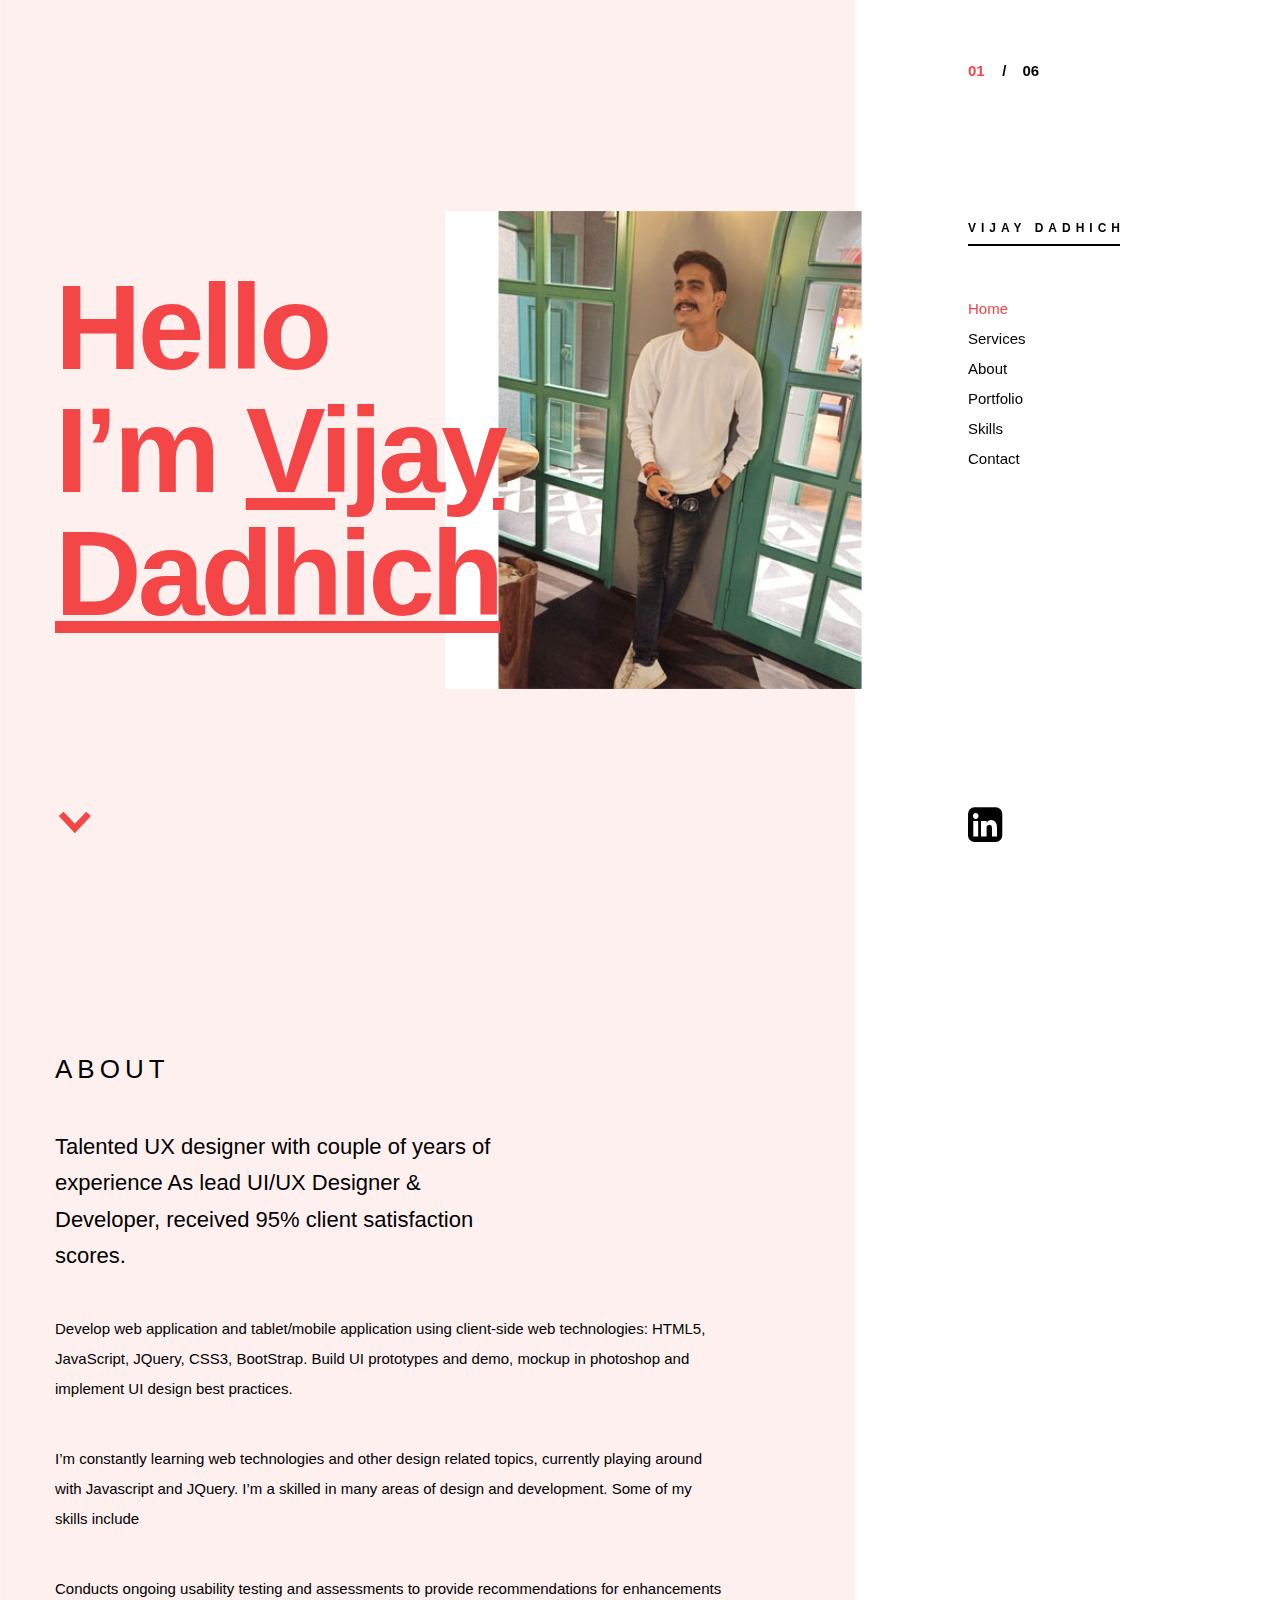
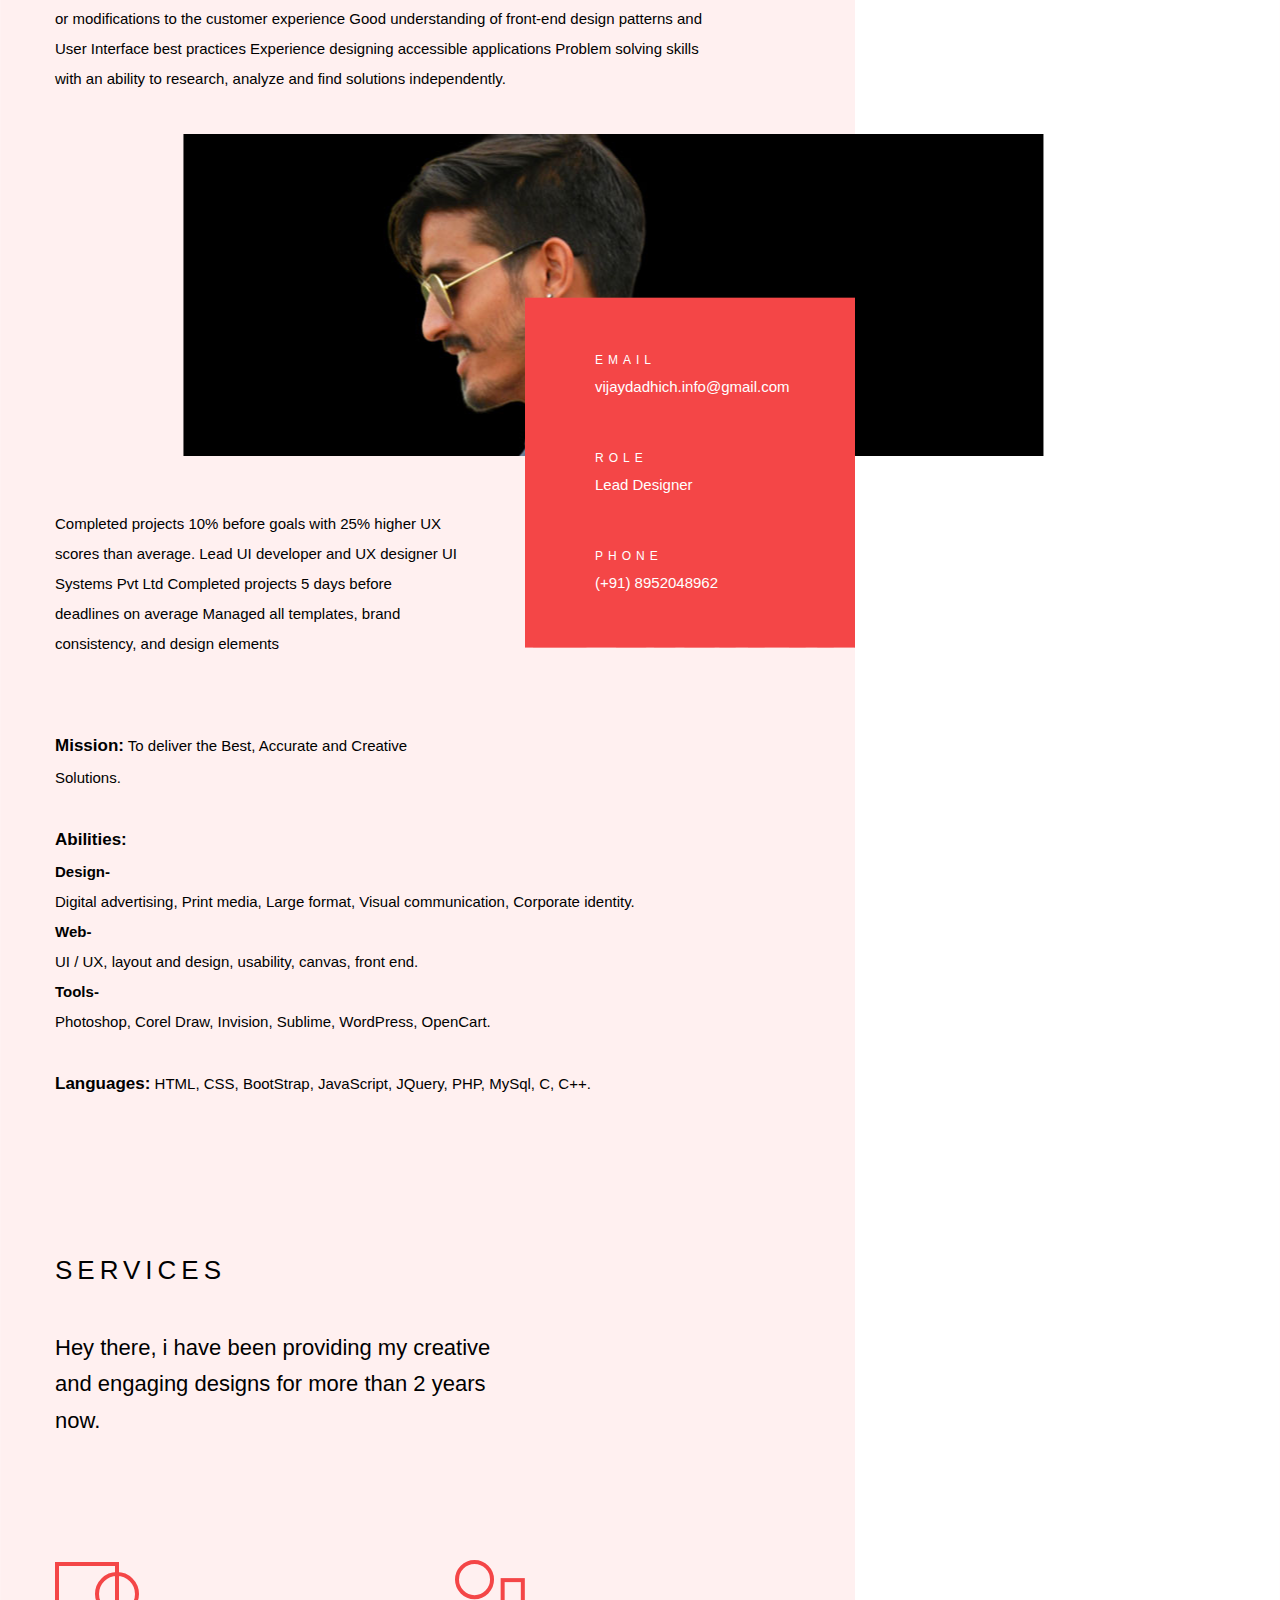
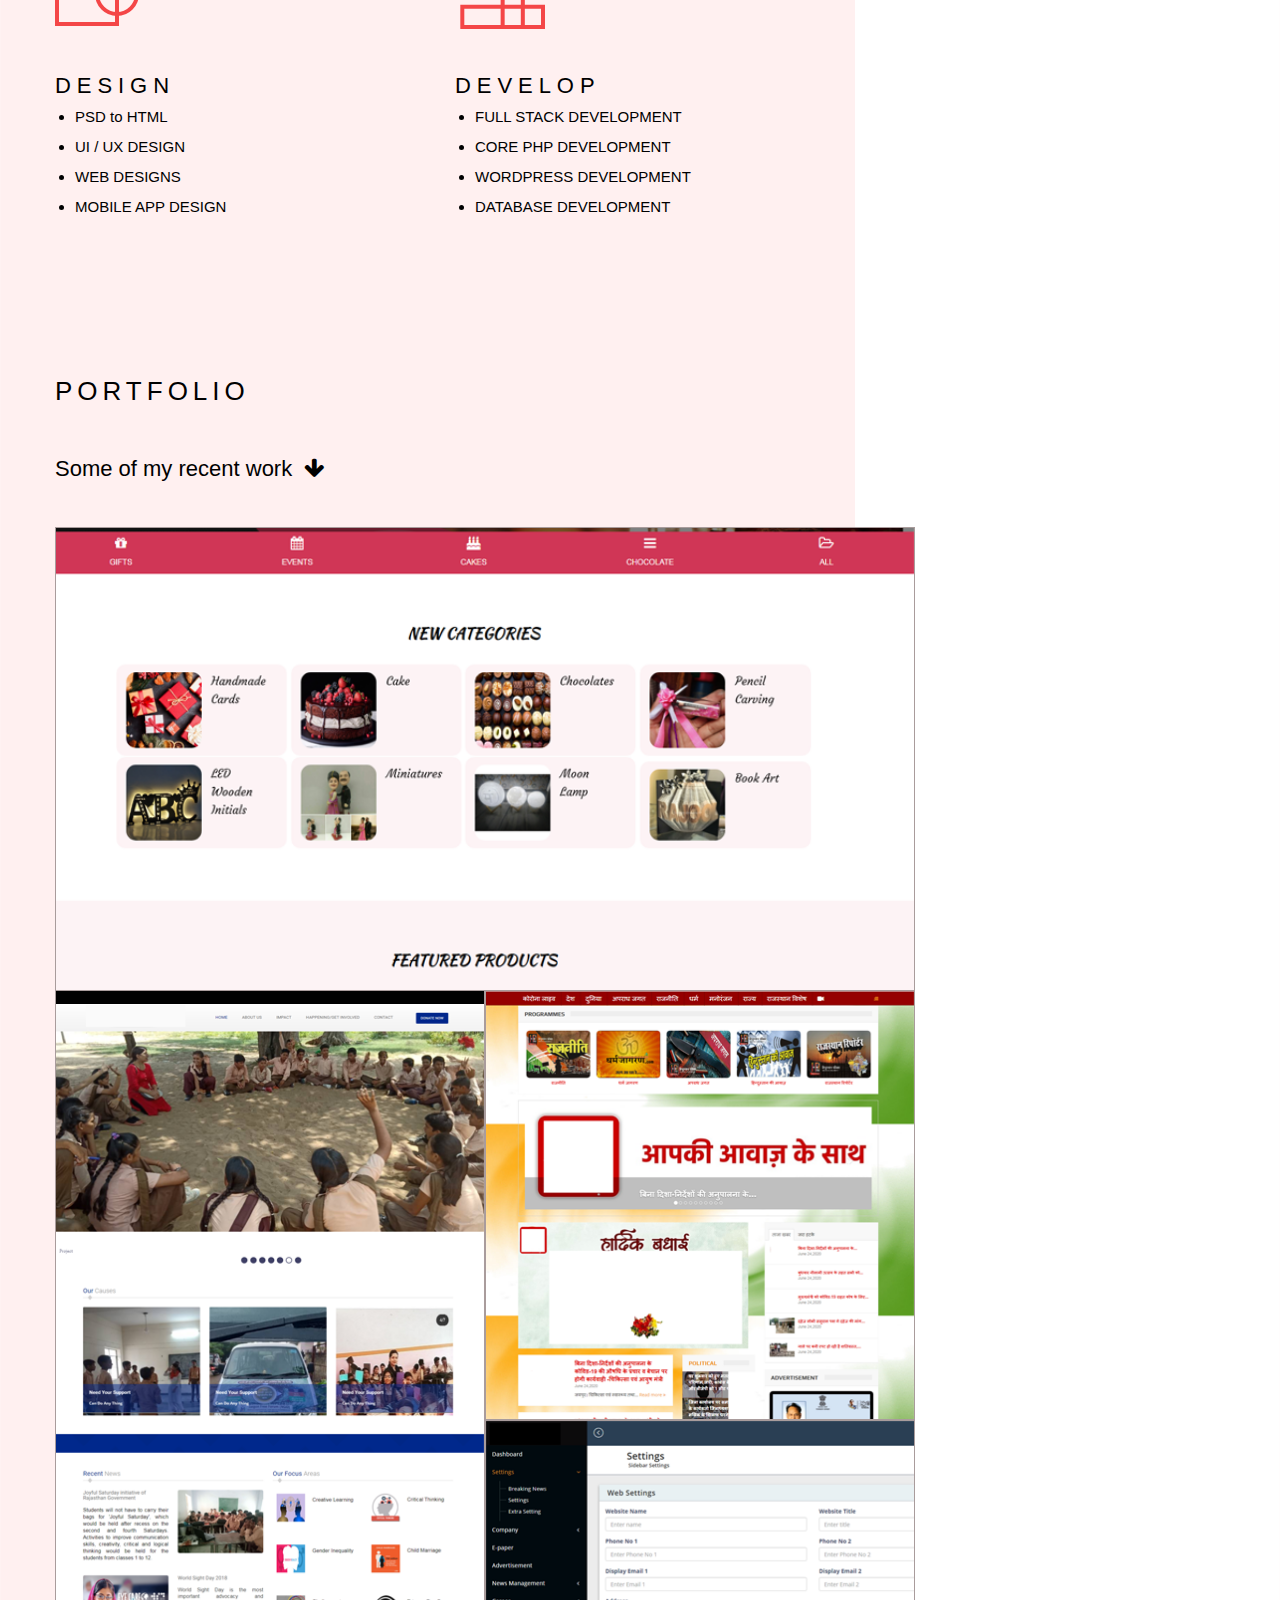
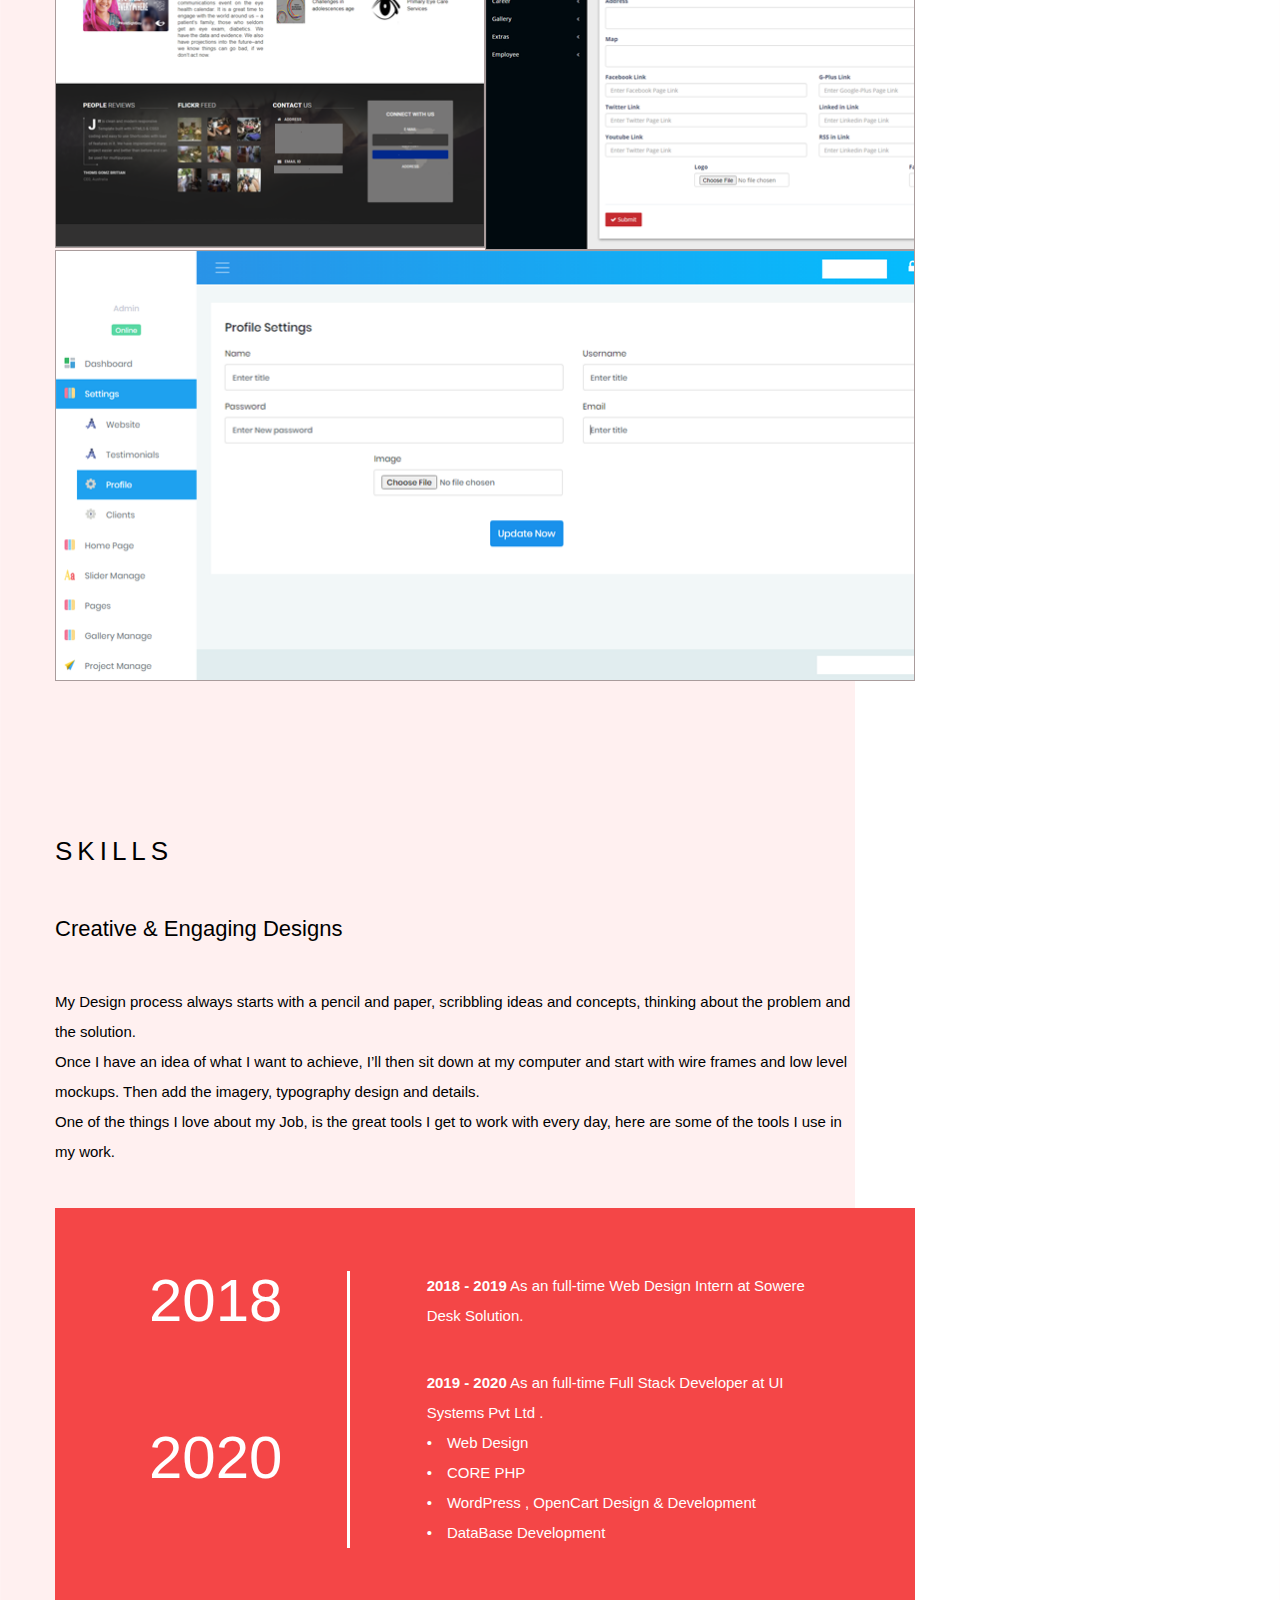
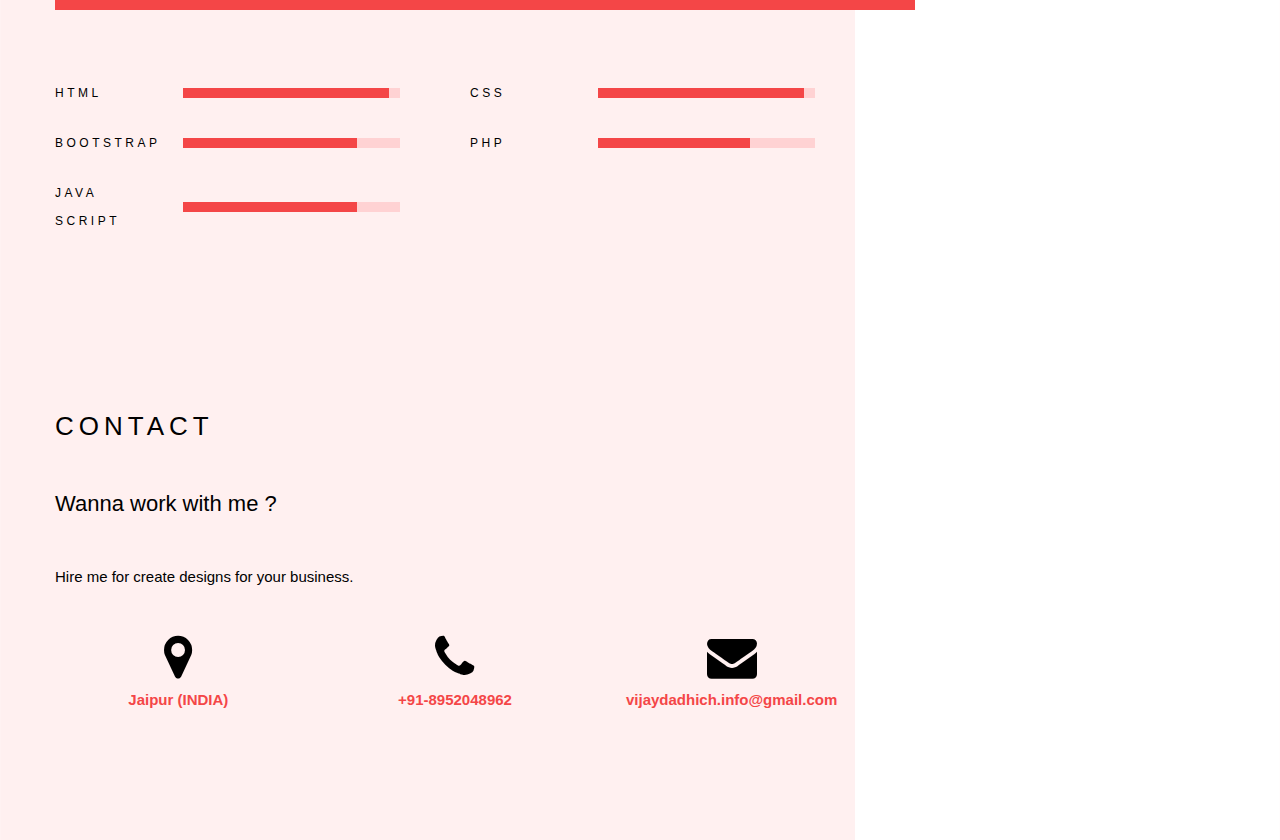
==== commit a498e508: "Update index.html" ====
--- a/index.html
+++ b/index.html
@@ -8,7 +8,7 @@
         <meta name="author" content="">
         <meta name="viewport" content="width=device-width, initial-scale=1, shrink-to-fit=no">
 
-        <link rel="shortcut icon" href="images/favicon.ico">
+        <link rel="shortcut icon" href="./assets/favicon.ico">
         <link href="./assets/css" rel="stylesheet" type="text/css">                     
         <link rel="stylesheet" href="./assets/clear.css">
         <link rel="stylesheet" href="./assets/bootstrap-grid.css">        
@@ -85,67 +85,6 @@
                     </div>
                 </section>
                 <!-- ================= HOME END ================= -->
-
-                <!-- ================== SERVICES ================== -->
-                <section id="services" class="section">
-
-                    <div class="content-670">
-                        <h2 class="title">SERVICES</h2>
-                        <div class="section-des">
-                            Hey there, i have been providing my creative and engaging designs for more than 2 years now.
-                        </div>
-                    </div>
-
-                    <!-- <ul class="serv-link-cover block-right" data-jarallax-element="0 40" style="position: relative; z-index: 0; transform: translate3d(-132.303px, 0px, 0px);">
-                        <li><a href="#">DOWNLOAD CV</a></li>
-                        <li><a href="#">MY PORTFOLIO</a></li>
-                    <div id="jarallax-container-2" style="position: absolute; top: 0px; left: 0px; width: 100%; height: 100%; overflow: hidden; pointer-events: none; z-index: -100;"><div style="position: fixed;"></div></div></ul> -->
-
-                    <div class="content-670">
-                        <div class="serv-block-wrap">
-
-                            <div class="serv-block-item">
-                                <img src="./assets/serv-icon-1.svg" alt="">
-                                <h4>DESIGN</h4>
-                                <ul>
-                                    <li>
-                                        PSD to HTML
-                                    </li>
-                                    <li>
-                                        UI / UX DESIGN
-                                    </li>
-                                    <li>
-                                        WEB DESIGNS
-                                    </li>
-                                    <li>
-                                        MOBILE APP DESIGN
-                                    </li>
-                                </ul>
-                            </div>
-
-                            <div class="serv-block-item">
-                                <img src="./assets/serv-icon-2.svg" alt="">
-                                <h4>DEVELOP</h4>
-                                <ul>
-                                    <li>
-                                        FULL STACK DEVELOPMENT
-                                    </li>
-                                    <li>
-                                        CORE PHP DEVELOPMENT
-                                    </li>
-                                    <li>
-                                        WORDPRESS DEVELOPMENT
-                                    </li>
-                                    <li>
-                                        DATABASE DEVELOPMENT
-                                    </li>
-                                </ul>
-                            </div>
-                        </div>
-                    </div>
-                </section>
-                <!-- ================ SERVICES END ================ -->
-
                 <!-- ==================== ABOUT ==================== -->
                 <section id="about" class="section">
                     <h2 class="title">ABOUT</h2>
@@ -211,7 +150,67 @@
 
                 </section>
                 <!-- ================== ABOUT END ================== -->
-
+            
+            <!-- ================== SERVICES ================== -->
+                <section id="services" class="section">
+
+                    <div class="content-670">
+                        <h2 class="title">SERVICES</h2>
+                        <div class="section-des">
+                            Hey there, i have been providing my creative and engaging designs for more than 2 years now.
+                        </div>
+                    </div>
+
+                    <!-- <ul class="serv-link-cover block-right" data-jarallax-element="0 40" style="position: relative; z-index: 0; transform: translate3d(-132.303px, 0px, 0px);">
+                        <li><a href="#">DOWNLOAD CV</a></li>
+                        <li><a href="#">MY PORTFOLIO</a></li>
+                    <div id="jarallax-container-2" style="position: absolute; top: 0px; left: 0px; width: 100%; height: 100%; overflow: hidden; pointer-events: none; z-index: -100;"><div style="position: fixed;"></div></div></ul> -->
+
+                    <div class="content-670">
+                        <div class="serv-block-wrap">
+
+                            <div class="serv-block-item">
+                                <img src="./assets/serv-icon-1.svg" alt="">
+                                <h4>DESIGN</h4>
+                                <ul>
+                                    <li>
+                                        PSD to HTML
+                                    </li>
+                                    <li>
+                                        UI / UX DESIGN
+                                    </li>
+                                    <li>
+                                        WEB DESIGNS
+                                    </li>
+                                    <li>
+                                        MOBILE APP DESIGN
+                                    </li>
+                                </ul>
+                            </div>
+
+                            <div class="serv-block-item">
+                                <img src="./assets/serv-icon-2.svg" alt="">
+                                <h4>DEVELOP</h4>
+                                <ul>
+                                    <li>
+                                        FULL STACK DEVELOPMENT
+                                    </li>
+                                    <li>
+                                        CORE PHP DEVELOPMENT
+                                    </li>
+                                    <li>
+                                        WORDPRESS DEVELOPMENT
+                                    </li>
+                                    <li>
+                                        DATABASE DEVELOPMENT
+                                    </li>
+                                </ul>
+                            </div>
+                        </div>
+                    </div>
+                </section>
+                <!-- ================ SERVICES END ================ -->
+            
                 <!-- ==================== PORTFOLIO ==================== -->
                 <section id="portfolio" class="section">
                     <h2 class="title">PORTFOLIO</h2>
@@ -398,4 +397,4 @@
         <script src="./assets/owl.carousel.min.js"></script>                                                            
         <script src="./assets/main.js"></script>
     
-</body></html>+</body></html>
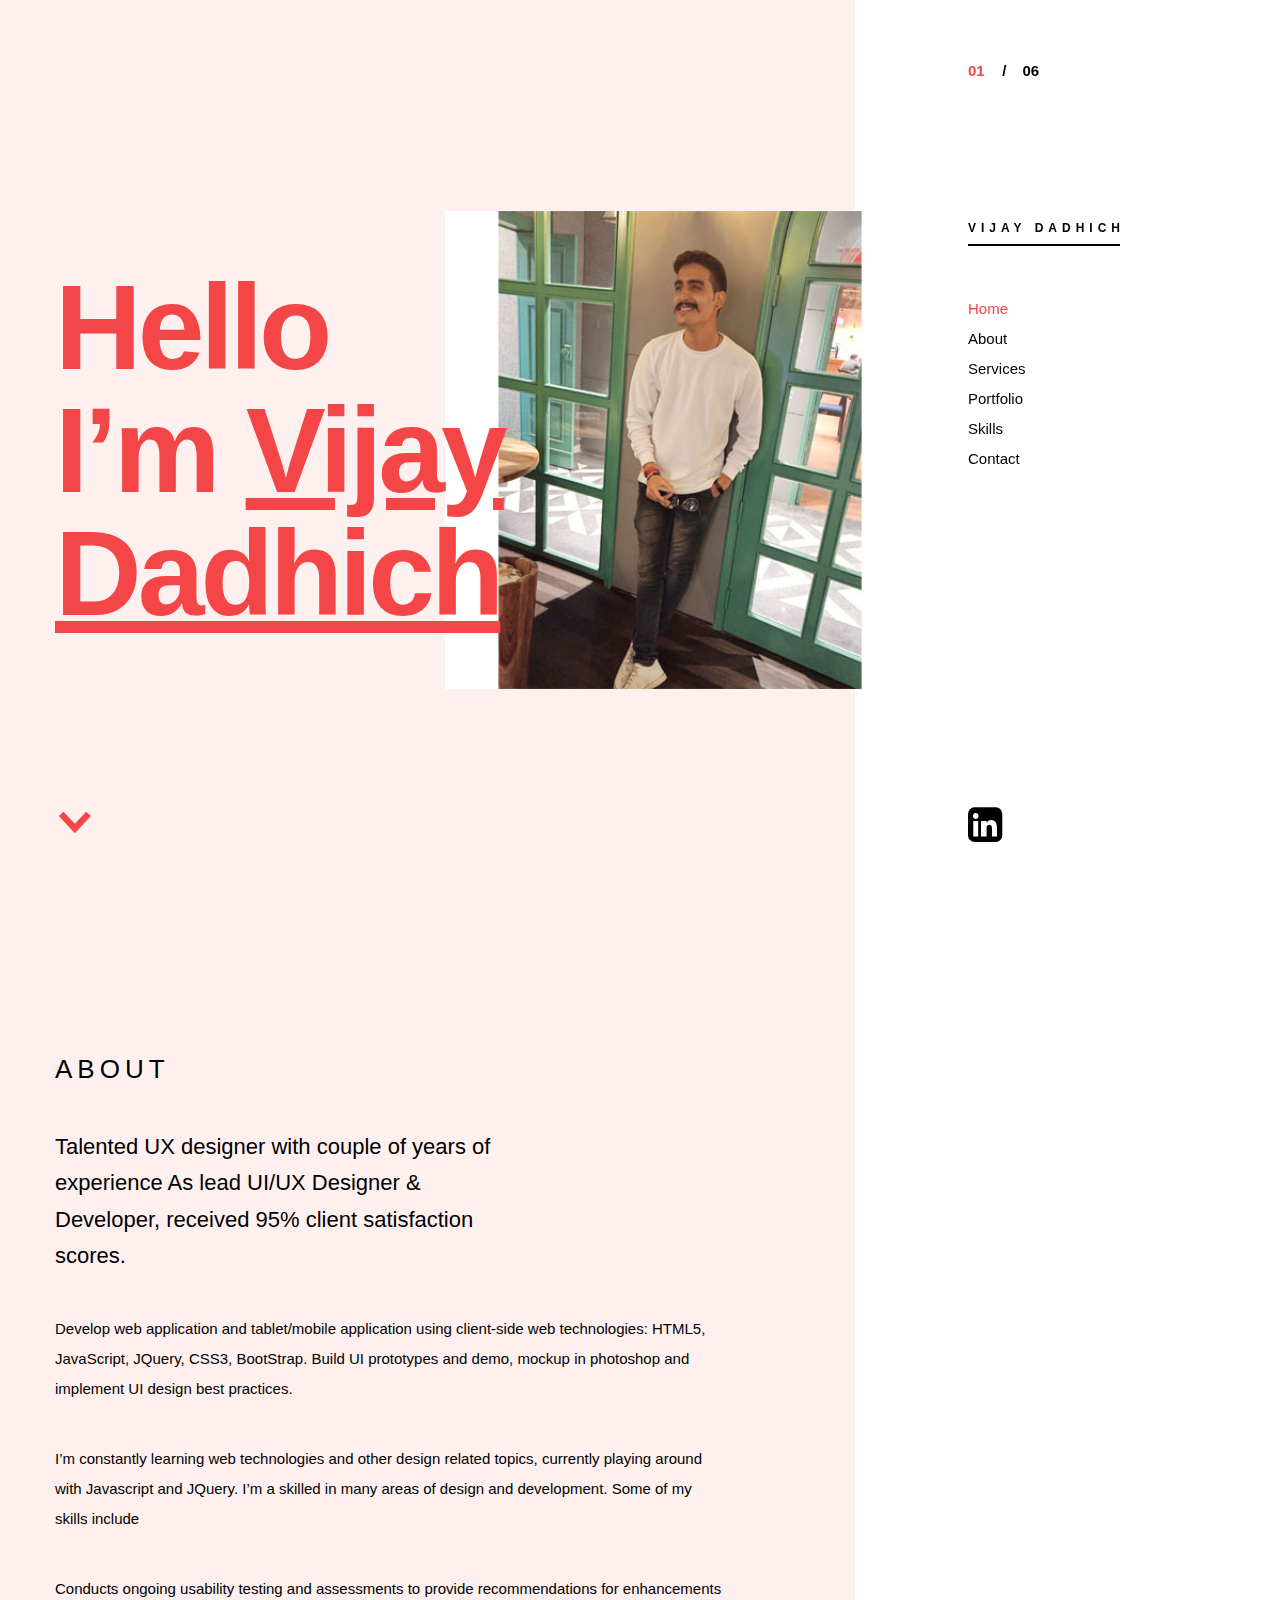
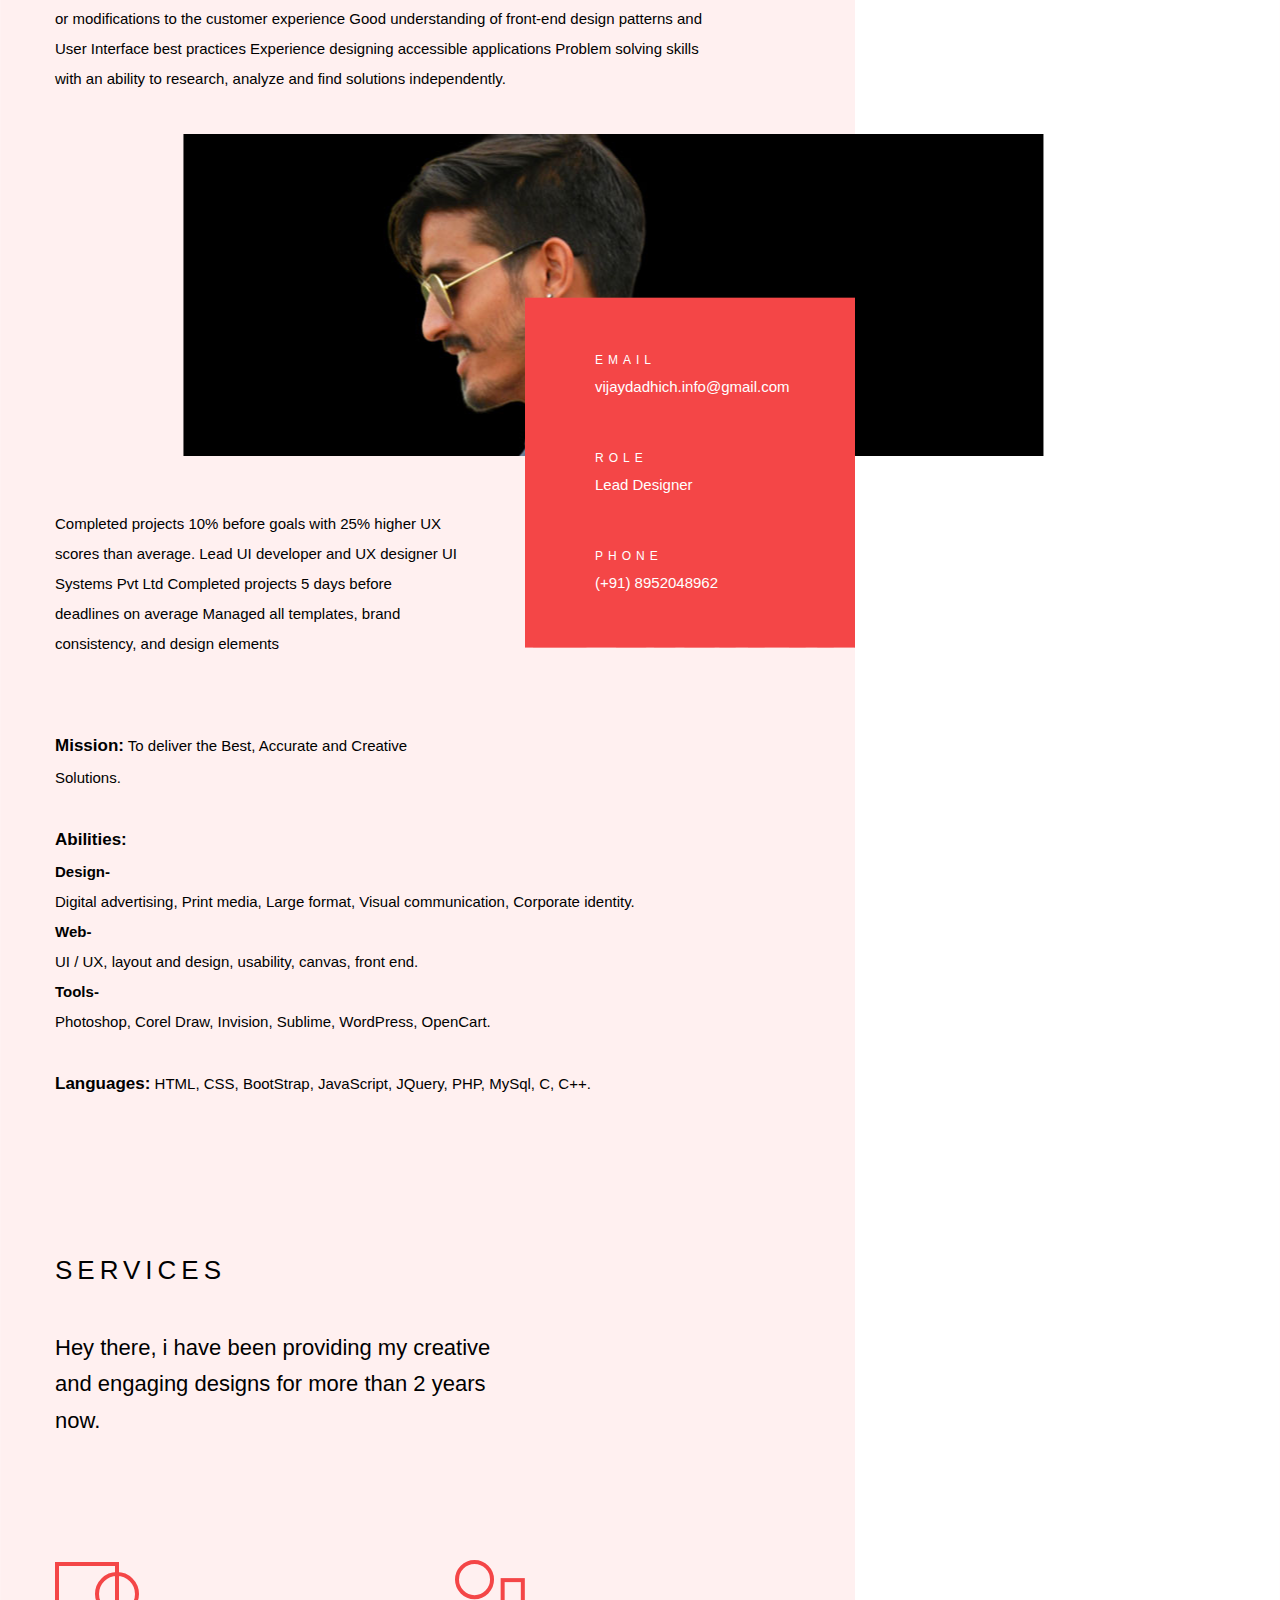
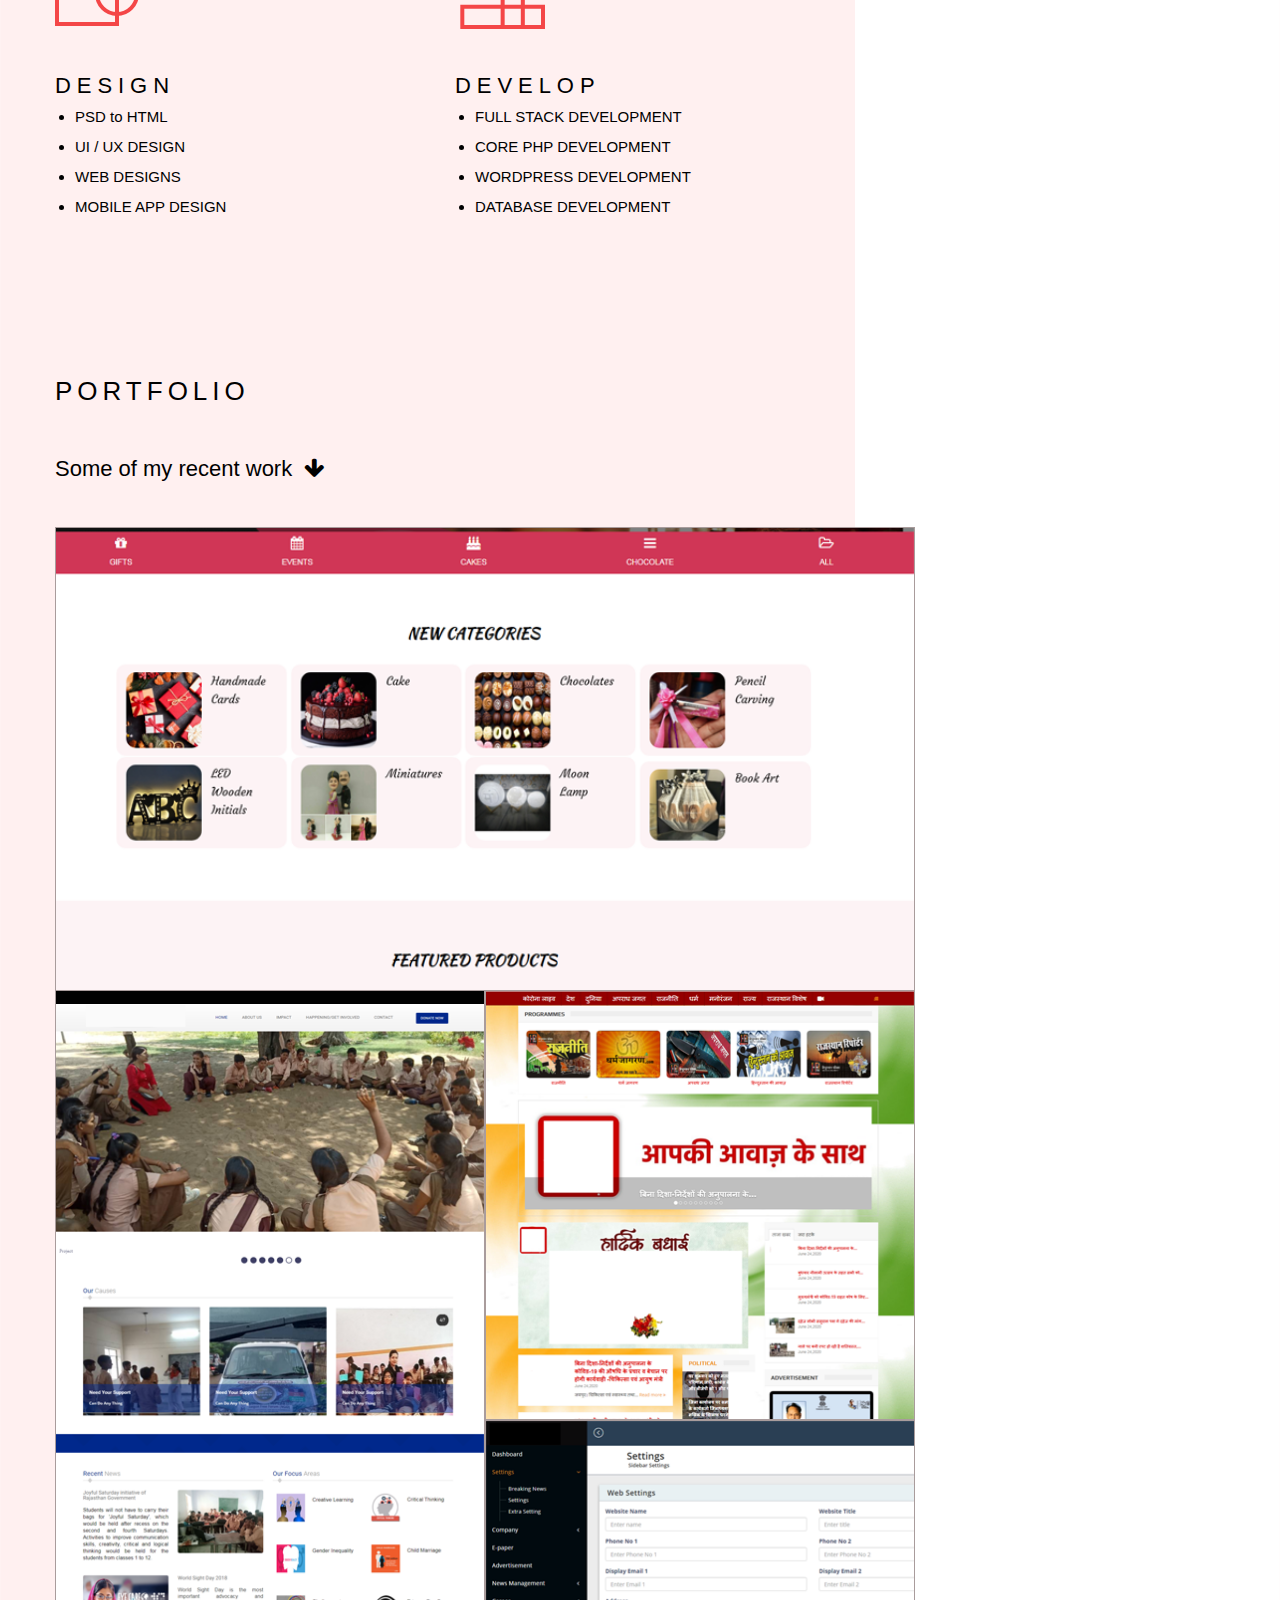
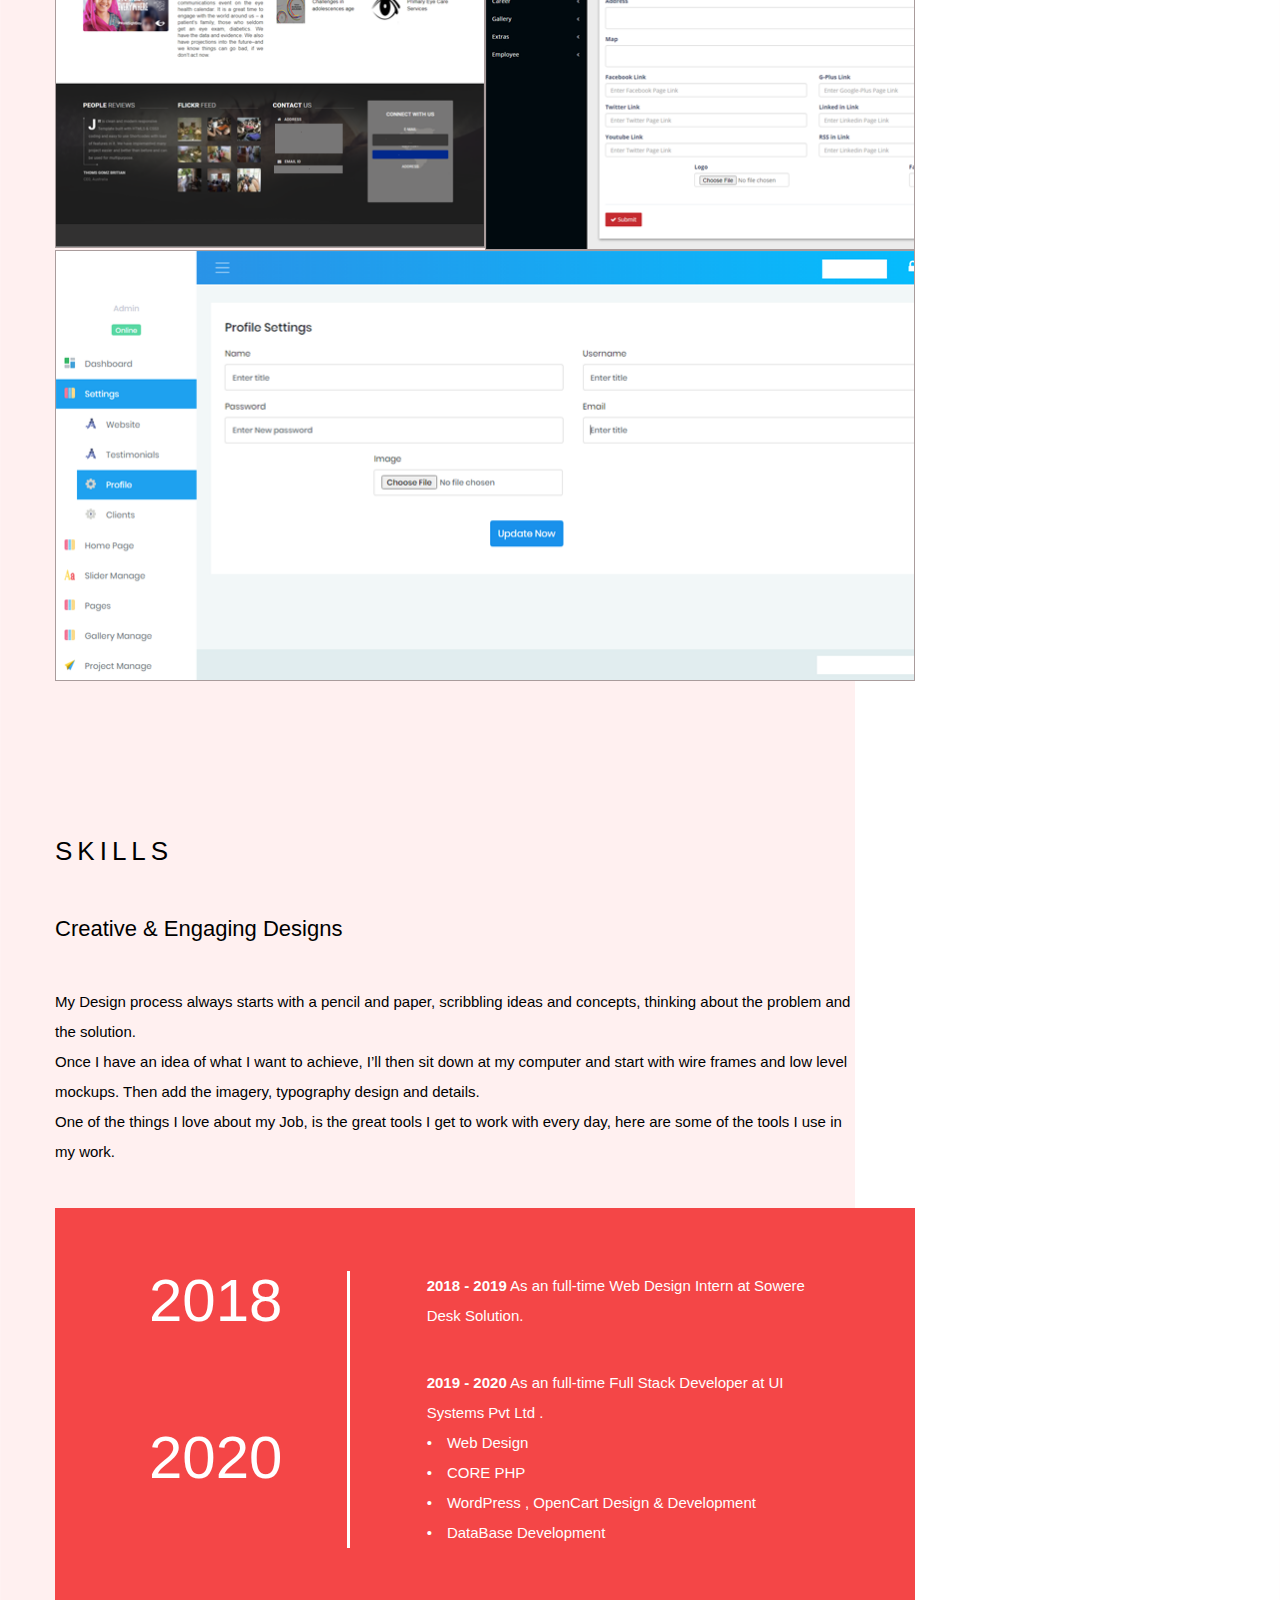
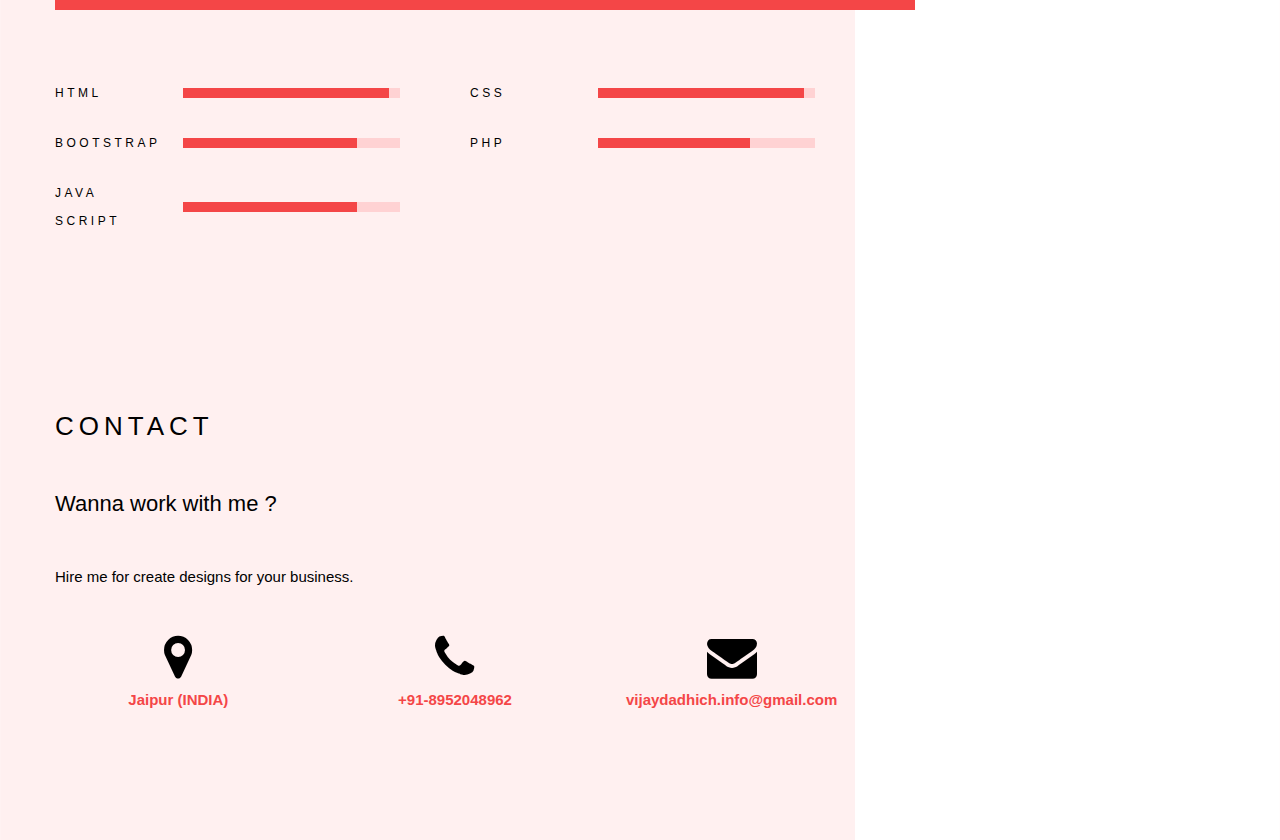
==== commit 2d4f7406: "Update index.html" ====
--- a/index.html
+++ b/index.html
@@ -61,8 +61,8 @@
                         <nav class="nav-menu">
                             <ul class="nav-list">
                                 <li class="current"><a href="#home">Home</a></li>
+                                <li class=""><a href="#about">About</a></li>
                                 <li class=""><a href="#services">Services</a></li>
-                                <li class=""><a href="#about">About</a></li>
                                 <li class=""><a href="#portfolio">Portfolio</a></li>                                                                        
                                 <!-- <li class=""><a href="#blog">Blog</a></li> -->
                                 <li class=""><a href="#skills">Skills</a></li>
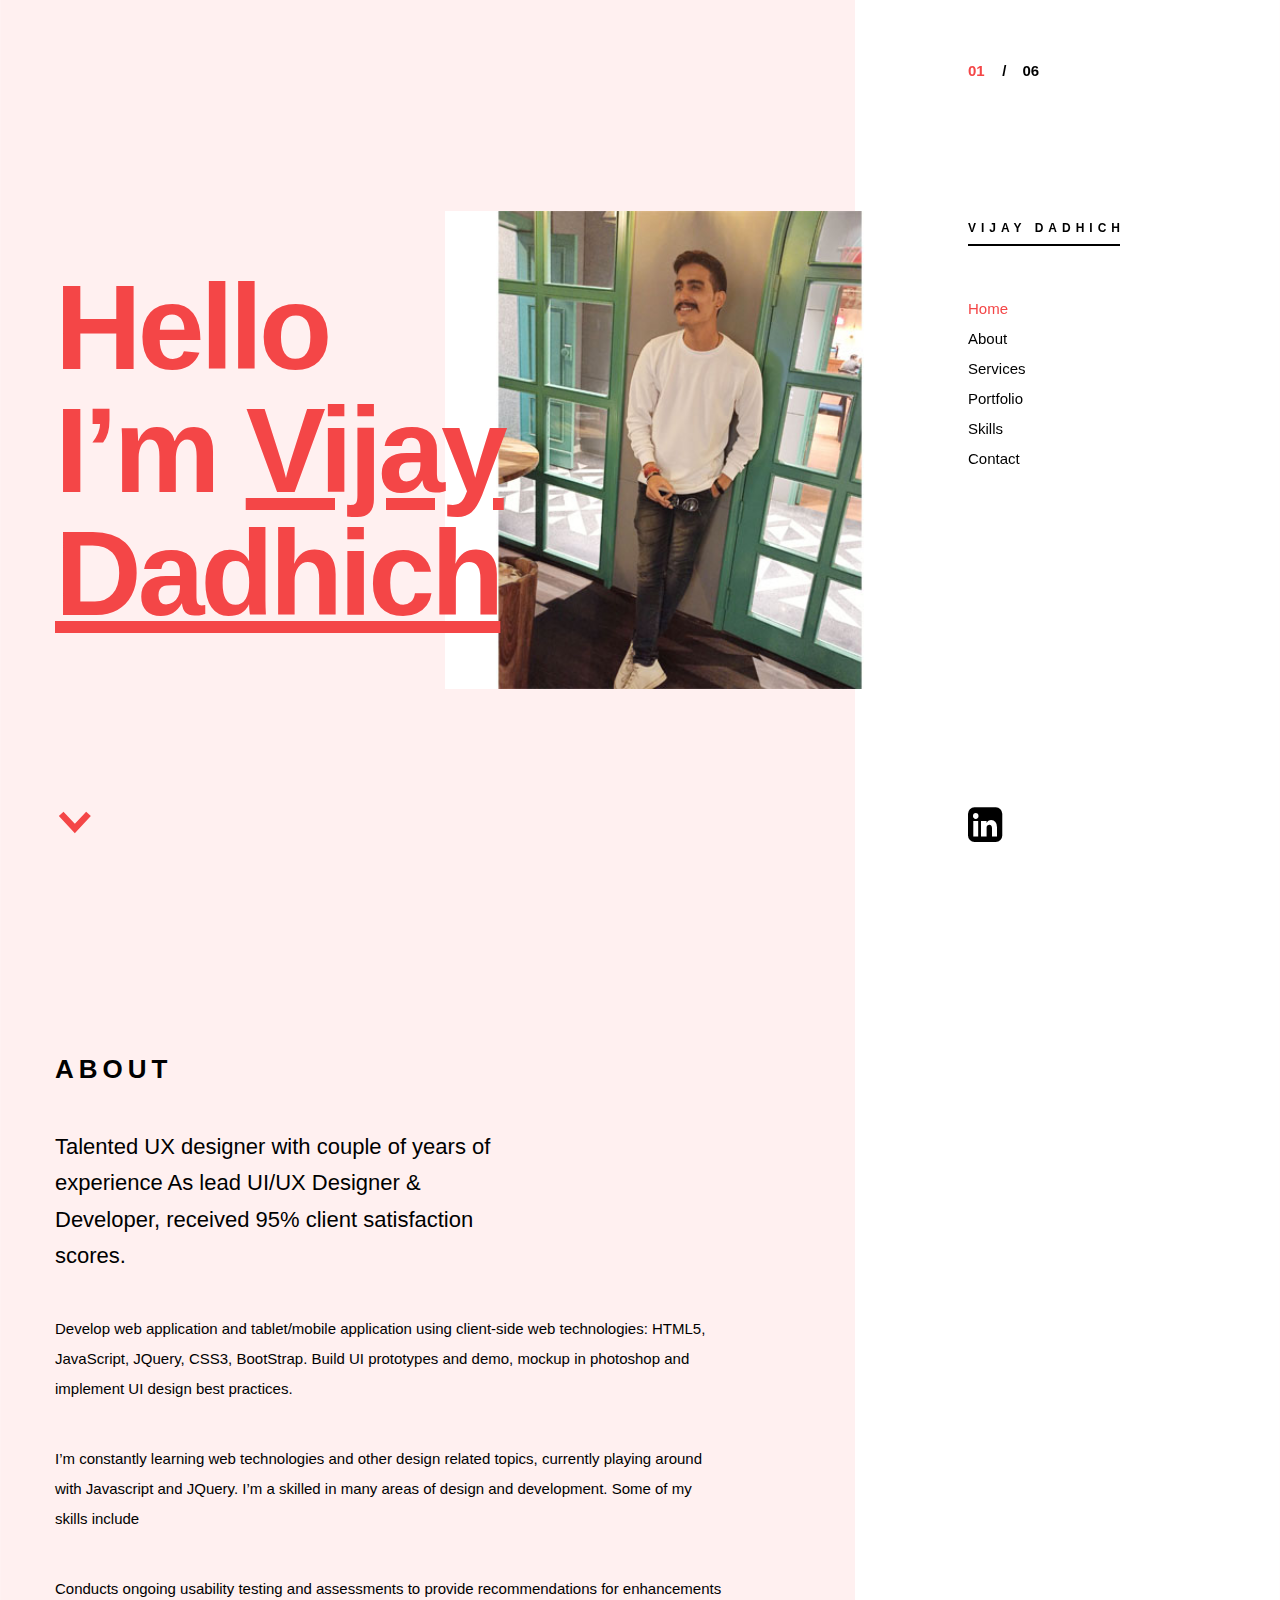
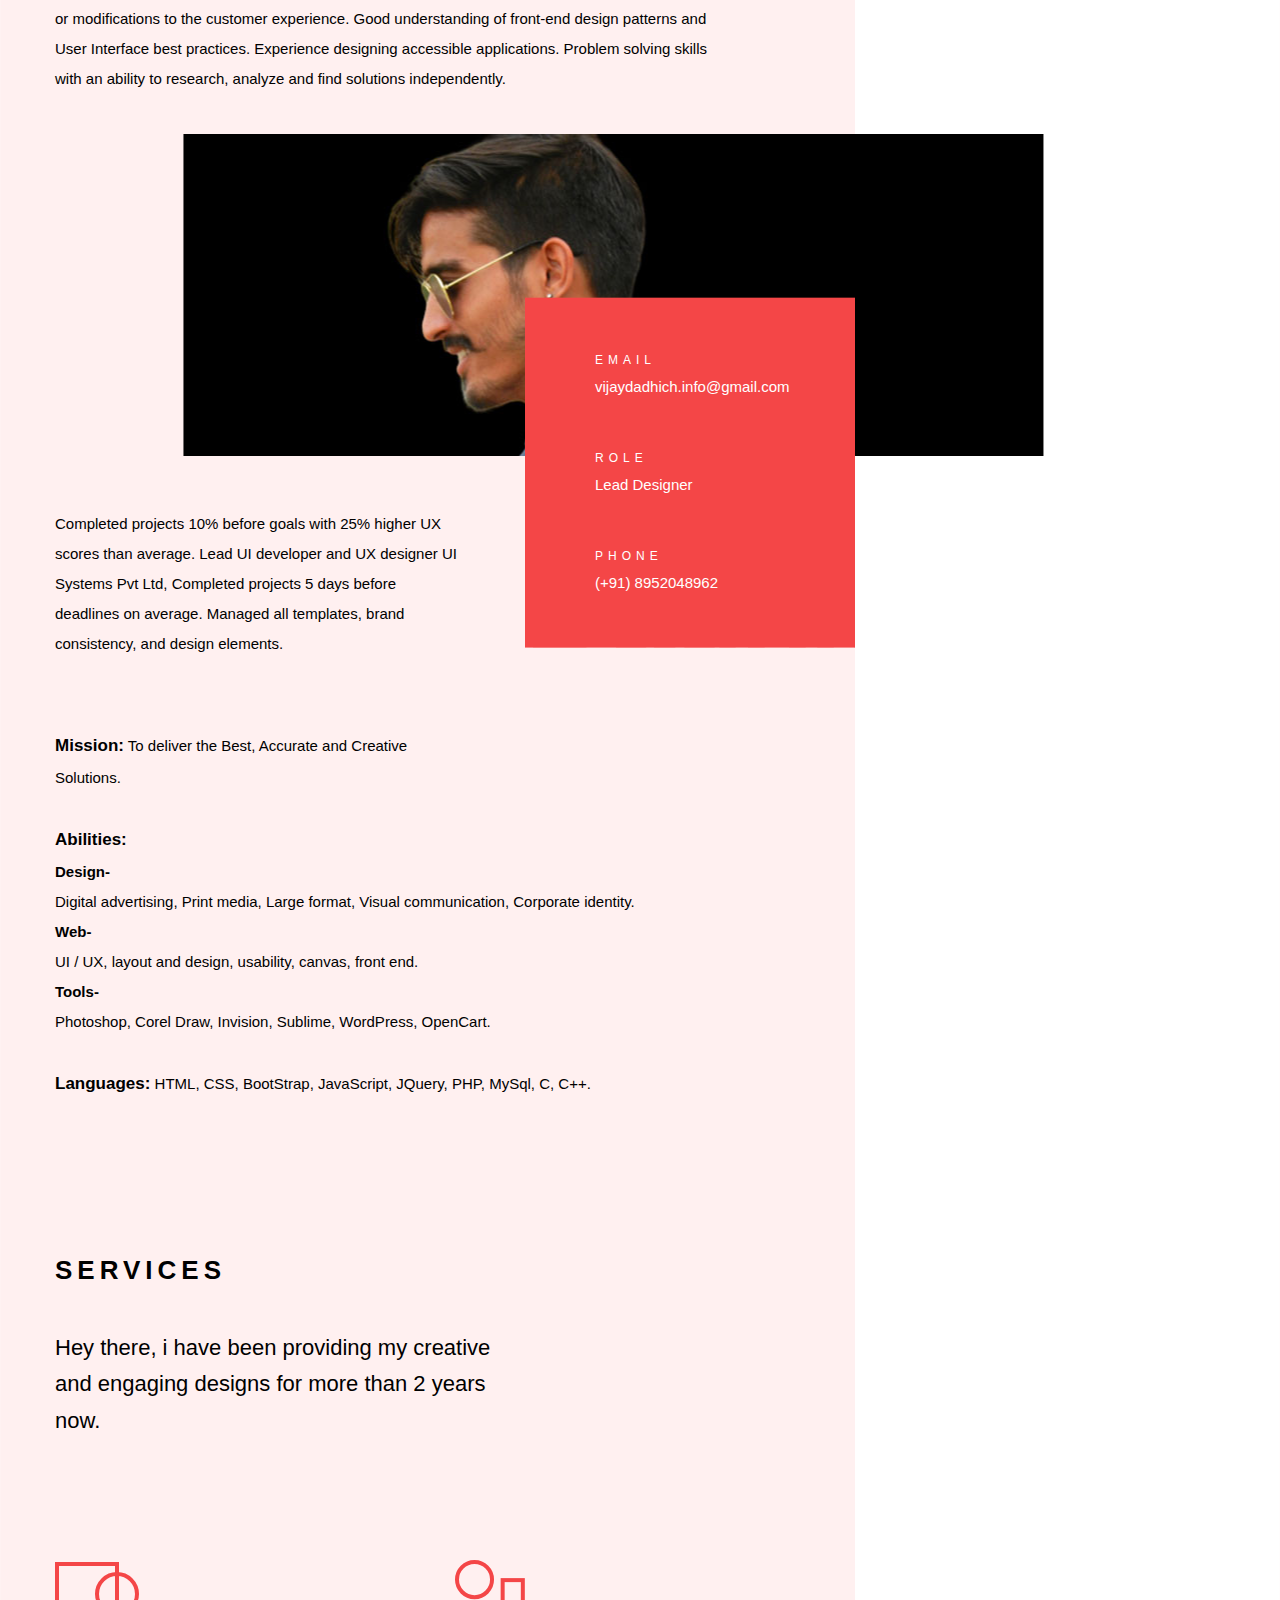
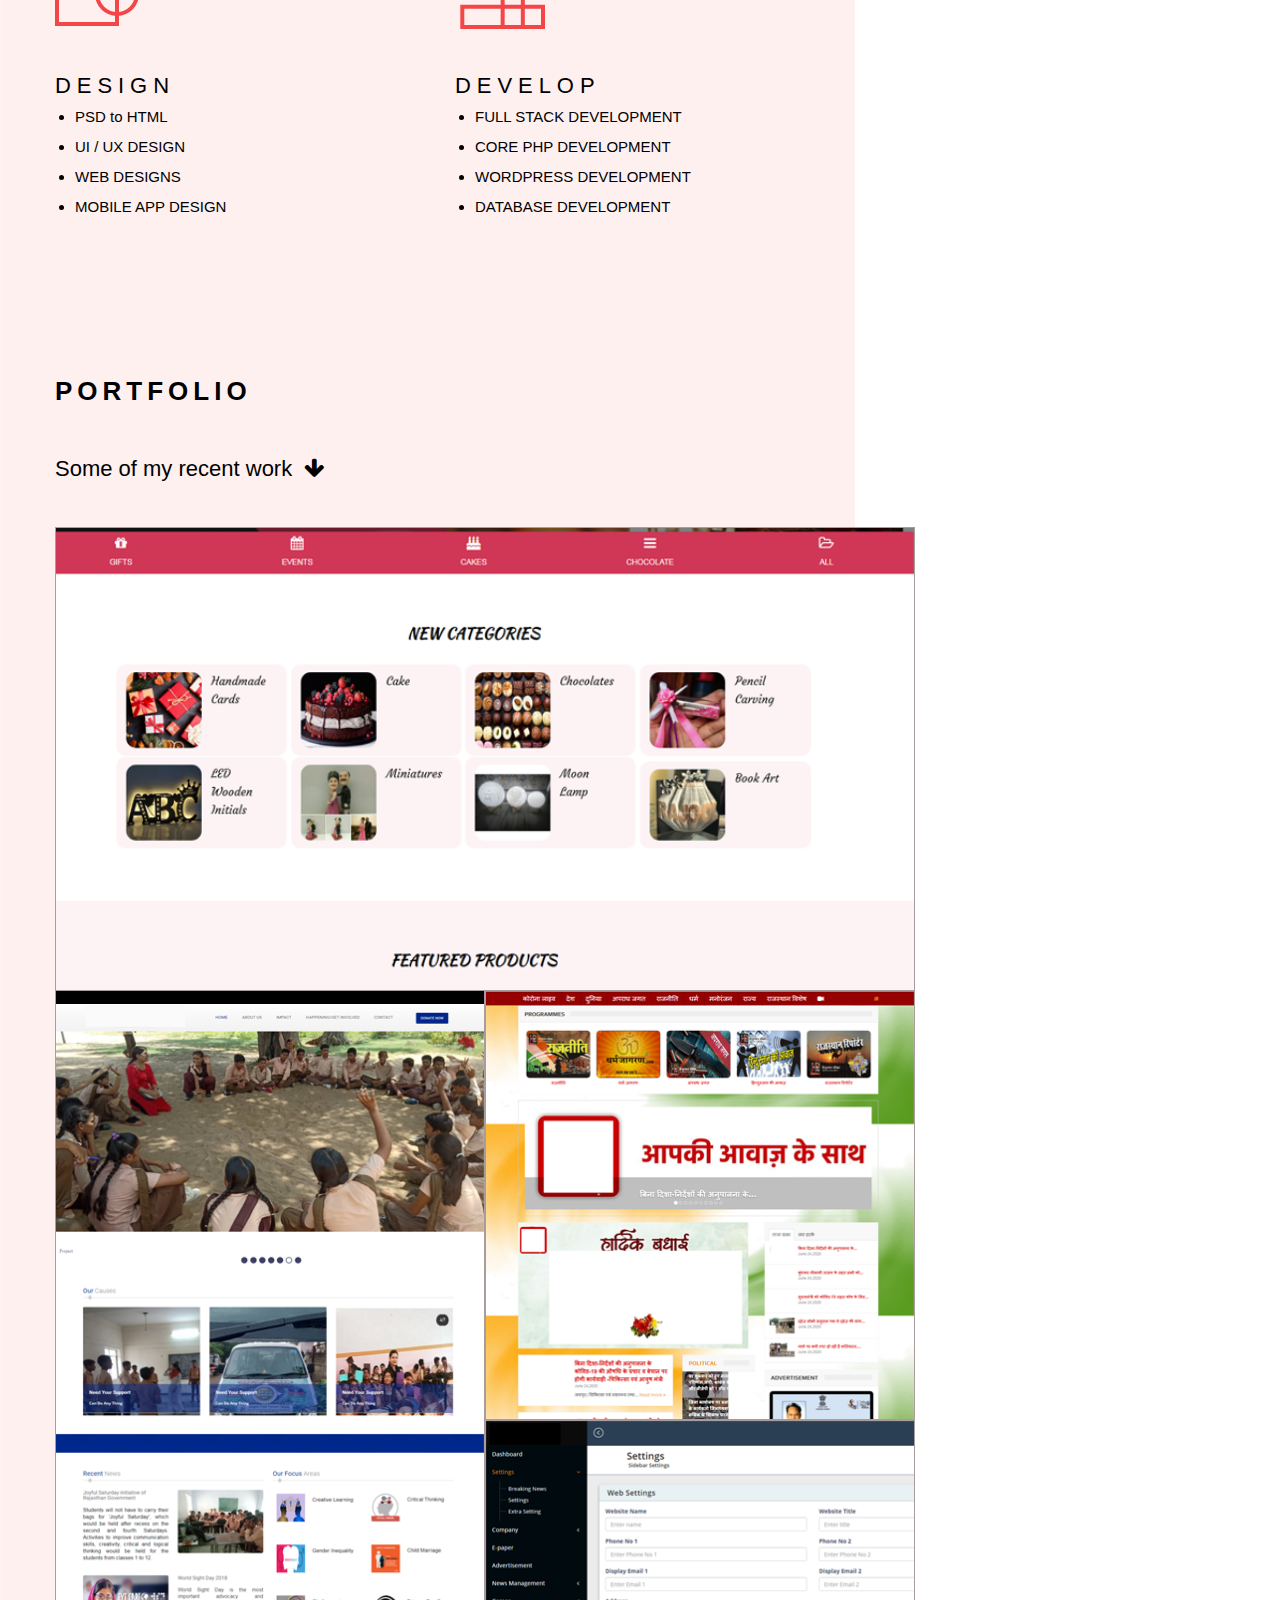
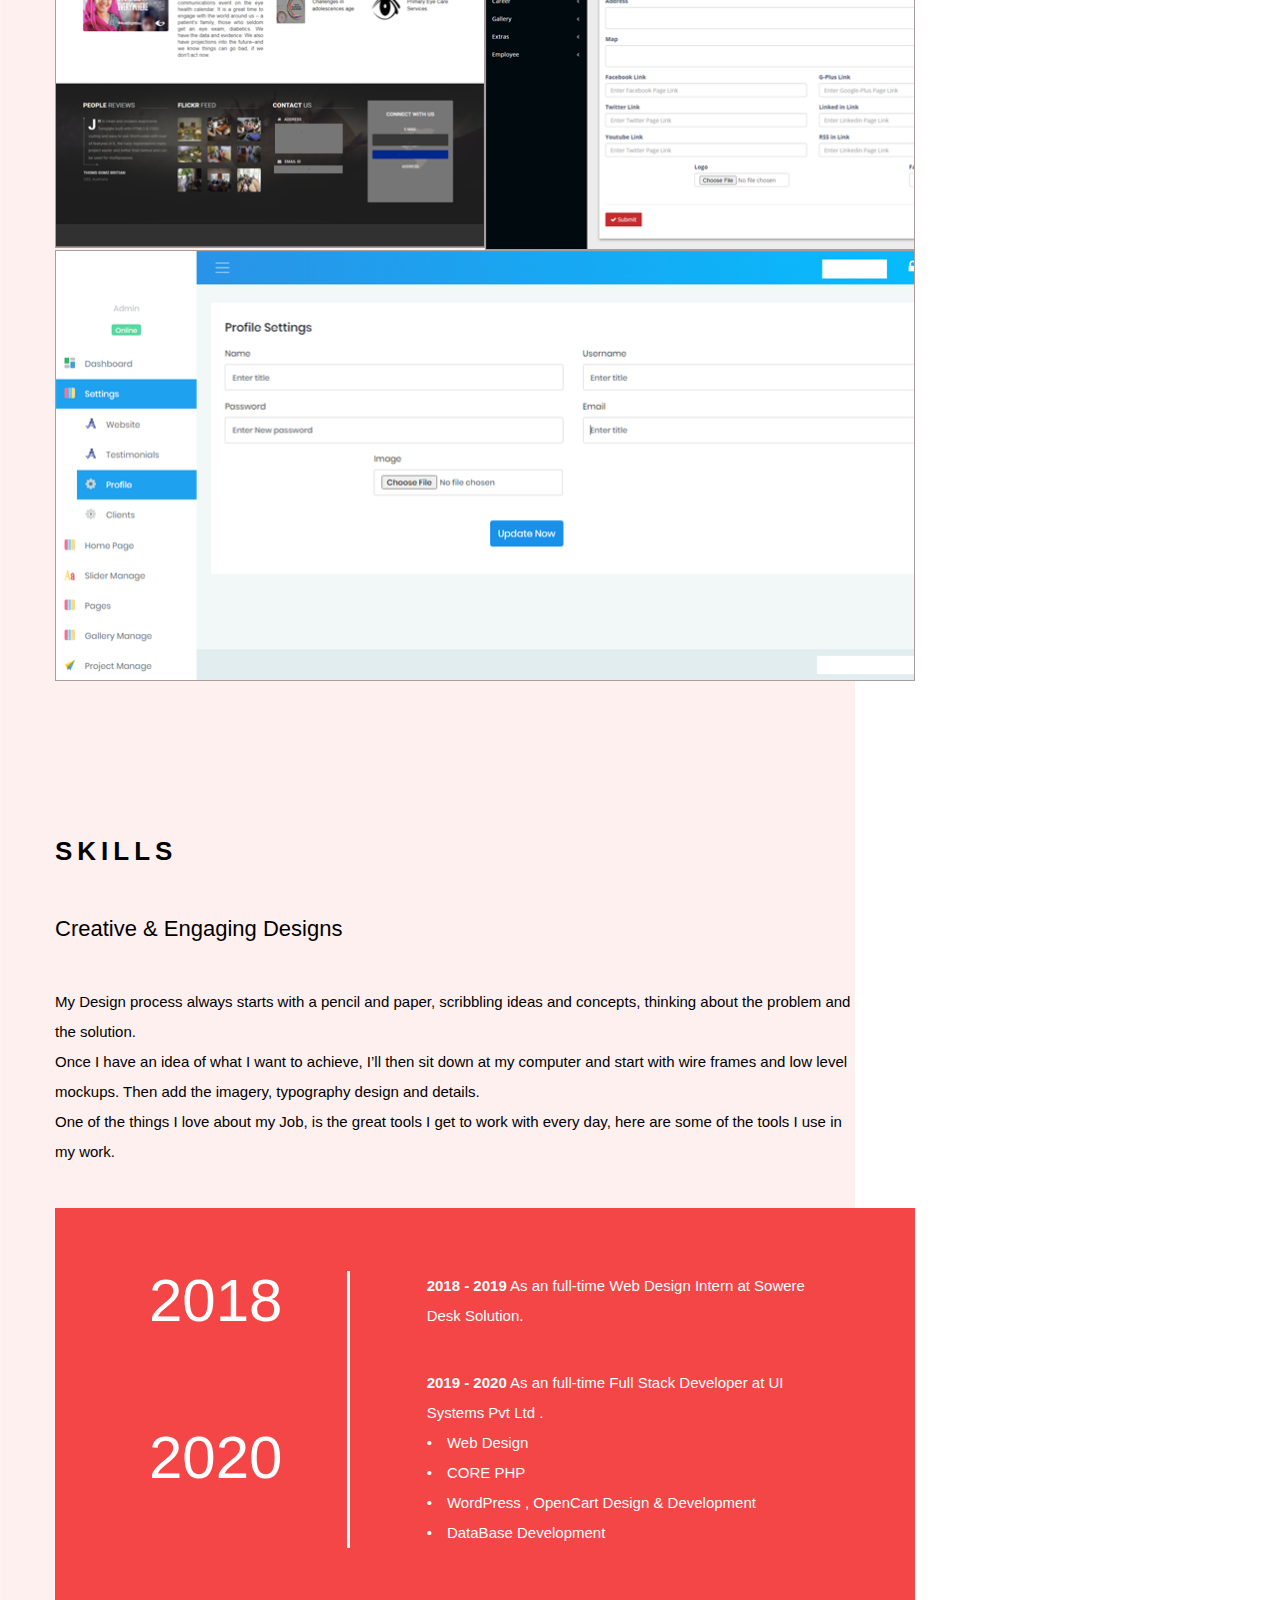
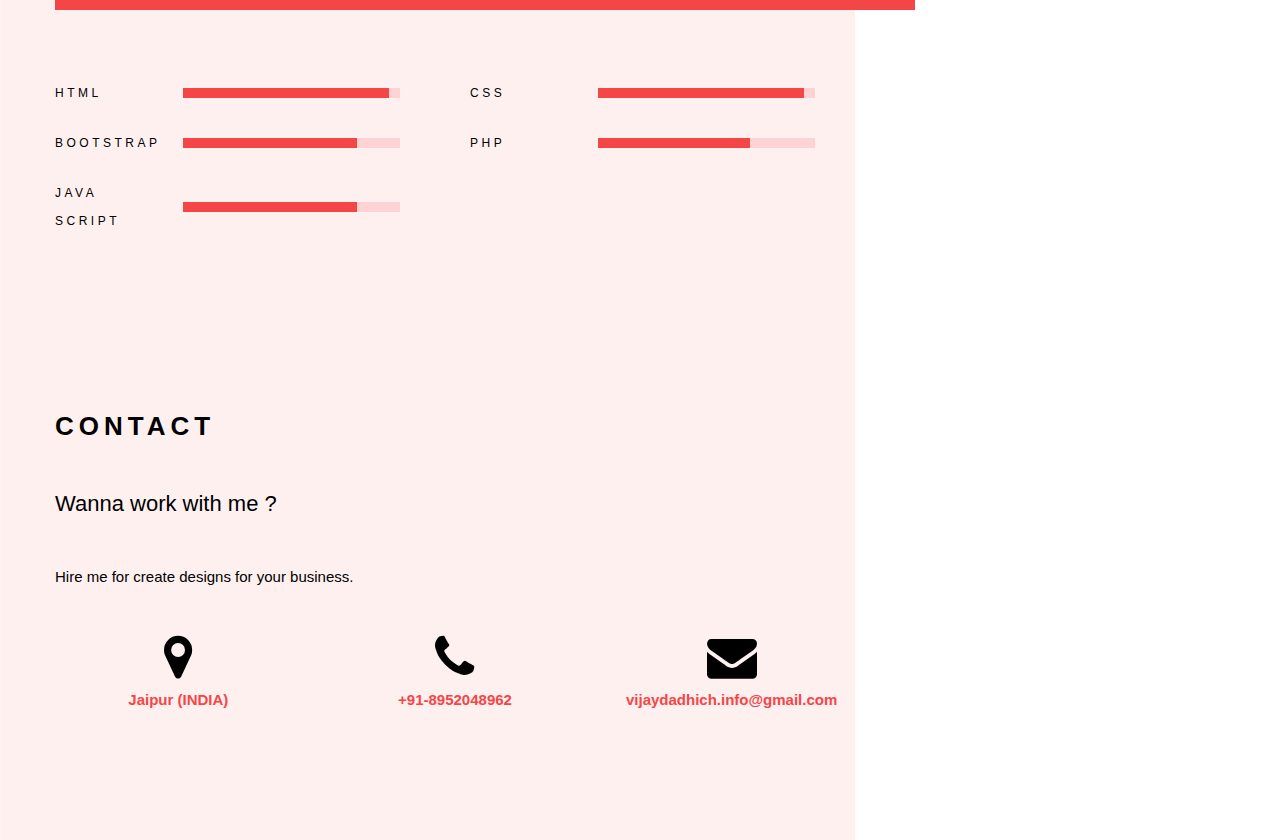
==== commit e37a5ee8: "Update index.html" ====
--- a/index.html
+++ b/index.html
@@ -101,9 +101,9 @@
                             I’m constantly learning web technologies and other design related topics, currently playing around with Javascript and JQuery. I’m a skilled in many areas of design and development. Some of my skills include
                         </p>
                         <p>
-                            Conducts ongoing usability testing and assessments to provide recommendations for enhancements or modifications to the customer experience
-                            Good understanding of front-end design patterns and User Interface best practices
-                            Experience designing accessible applications
+                            Conducts ongoing usability testing and assessments to provide recommendations for enhancements or modifications to the customer experience.
+                            Good understanding of front-end design patterns and User Interface best practices.
+                            Experience designing accessible applications.
                             Problem solving skills with an ability to research, analyze and find solutions independently.
                         </p>
 
@@ -131,9 +131,9 @@
                            
                             Completed projects 10% before goals with 25% higher UX scores than average. 
 
-                            Lead UI developer and UX designer UI Systems Pvt Ltd
-                            Completed projects 5 days before deadlines on average
-                            Managed all templates, brand consistency, and design elements
+                            Lead UI developer and UX designer UI Systems Pvt Ltd,
+                            Completed projects 5 days before deadlines on average.
+                            Managed all templates, brand consistency, and design elements.
                         </p> <br>
                         <p>
                             <span style="font-size:17px;font-weight: 700">Mission:</span> To deliver the Best, Accurate and Creative Solutions.<br><br>
--- a/assets/style.css
+++ b/assets/style.css
@@ -109,7 +109,7 @@
 }
 
 .section h2.title {
-    font-weight: 500;
+    font-weight: 700;
     font-size: 26px;
     line-height: 150%;
     letter-spacing: 5px;
@@ -1291,7 +1291,7 @@
 
     .nav-soc {
         left: 15px;
-        bottom: 15px;
+        bottom: 15%;
     }
 
     .nav-container {
@@ -1657,4 +1657,4 @@
     content: "•";
     color: #fff;
     margin-right: 15px;
-}+}
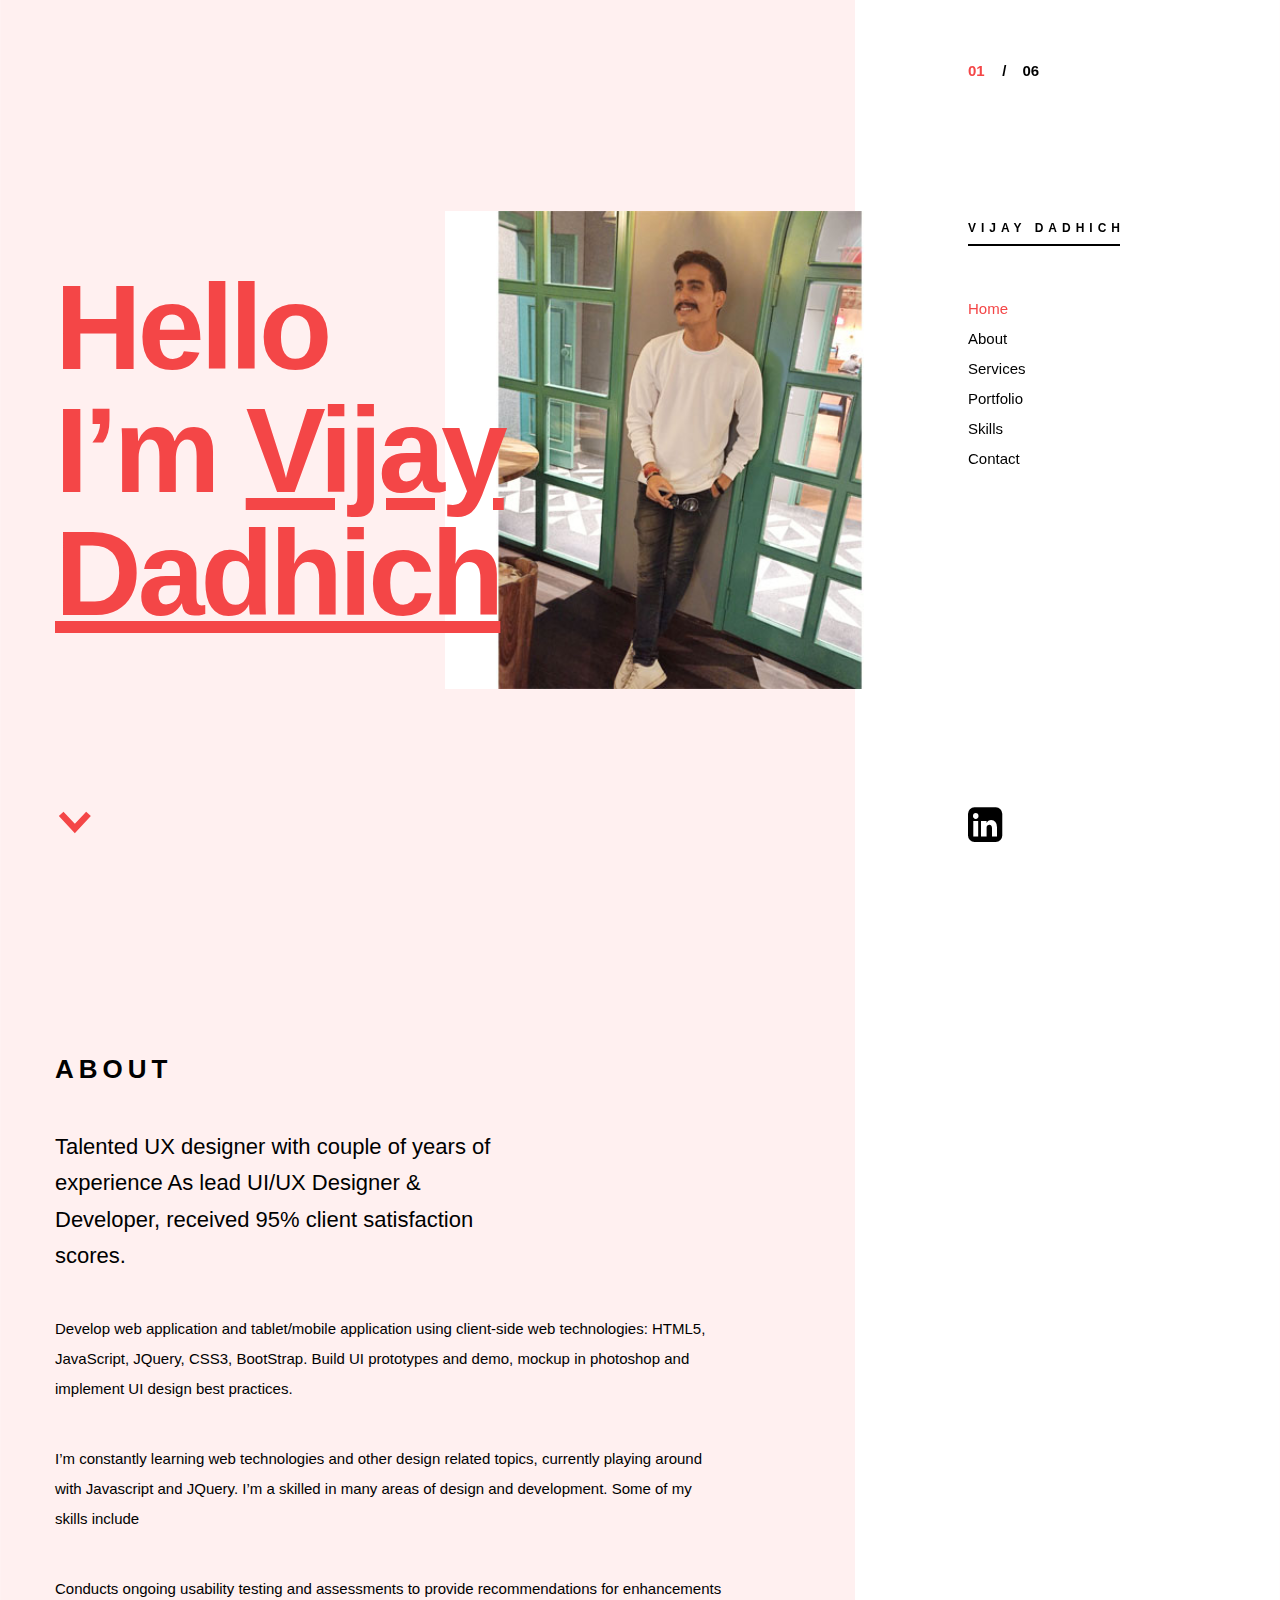
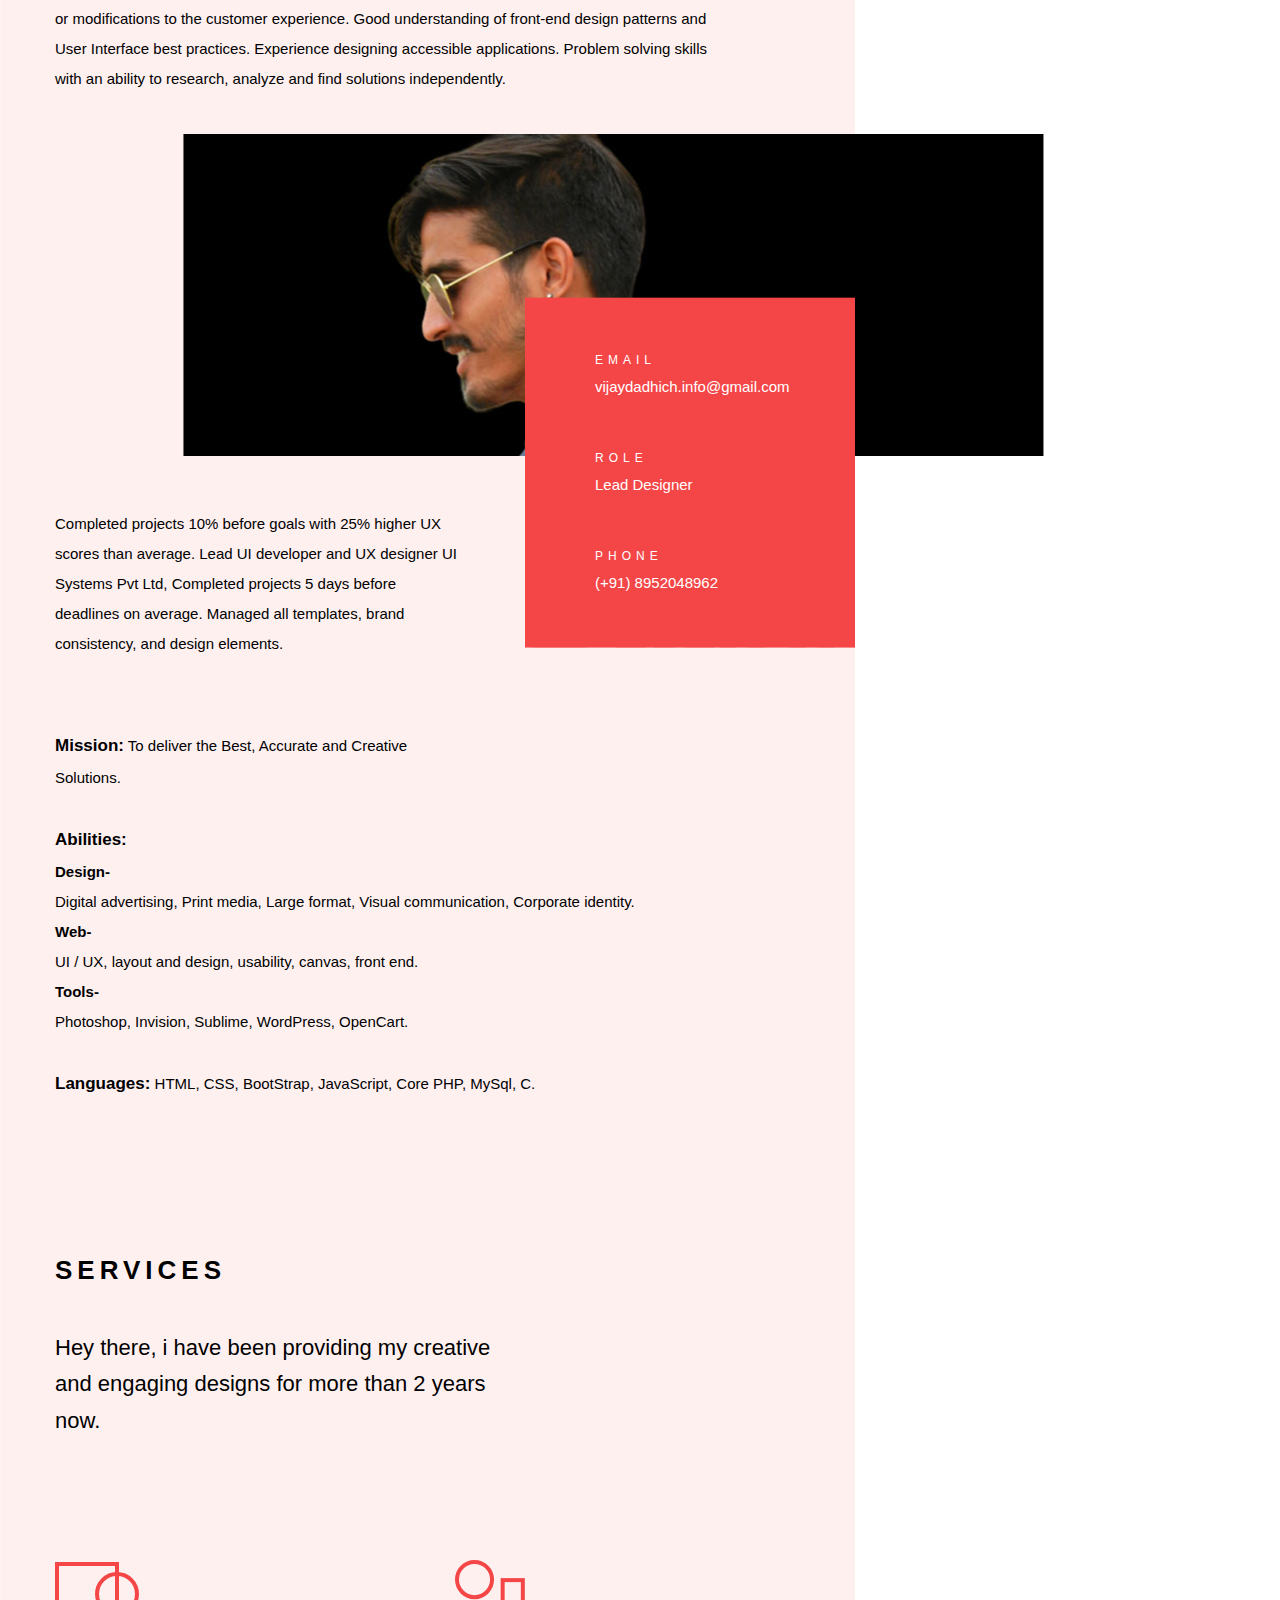
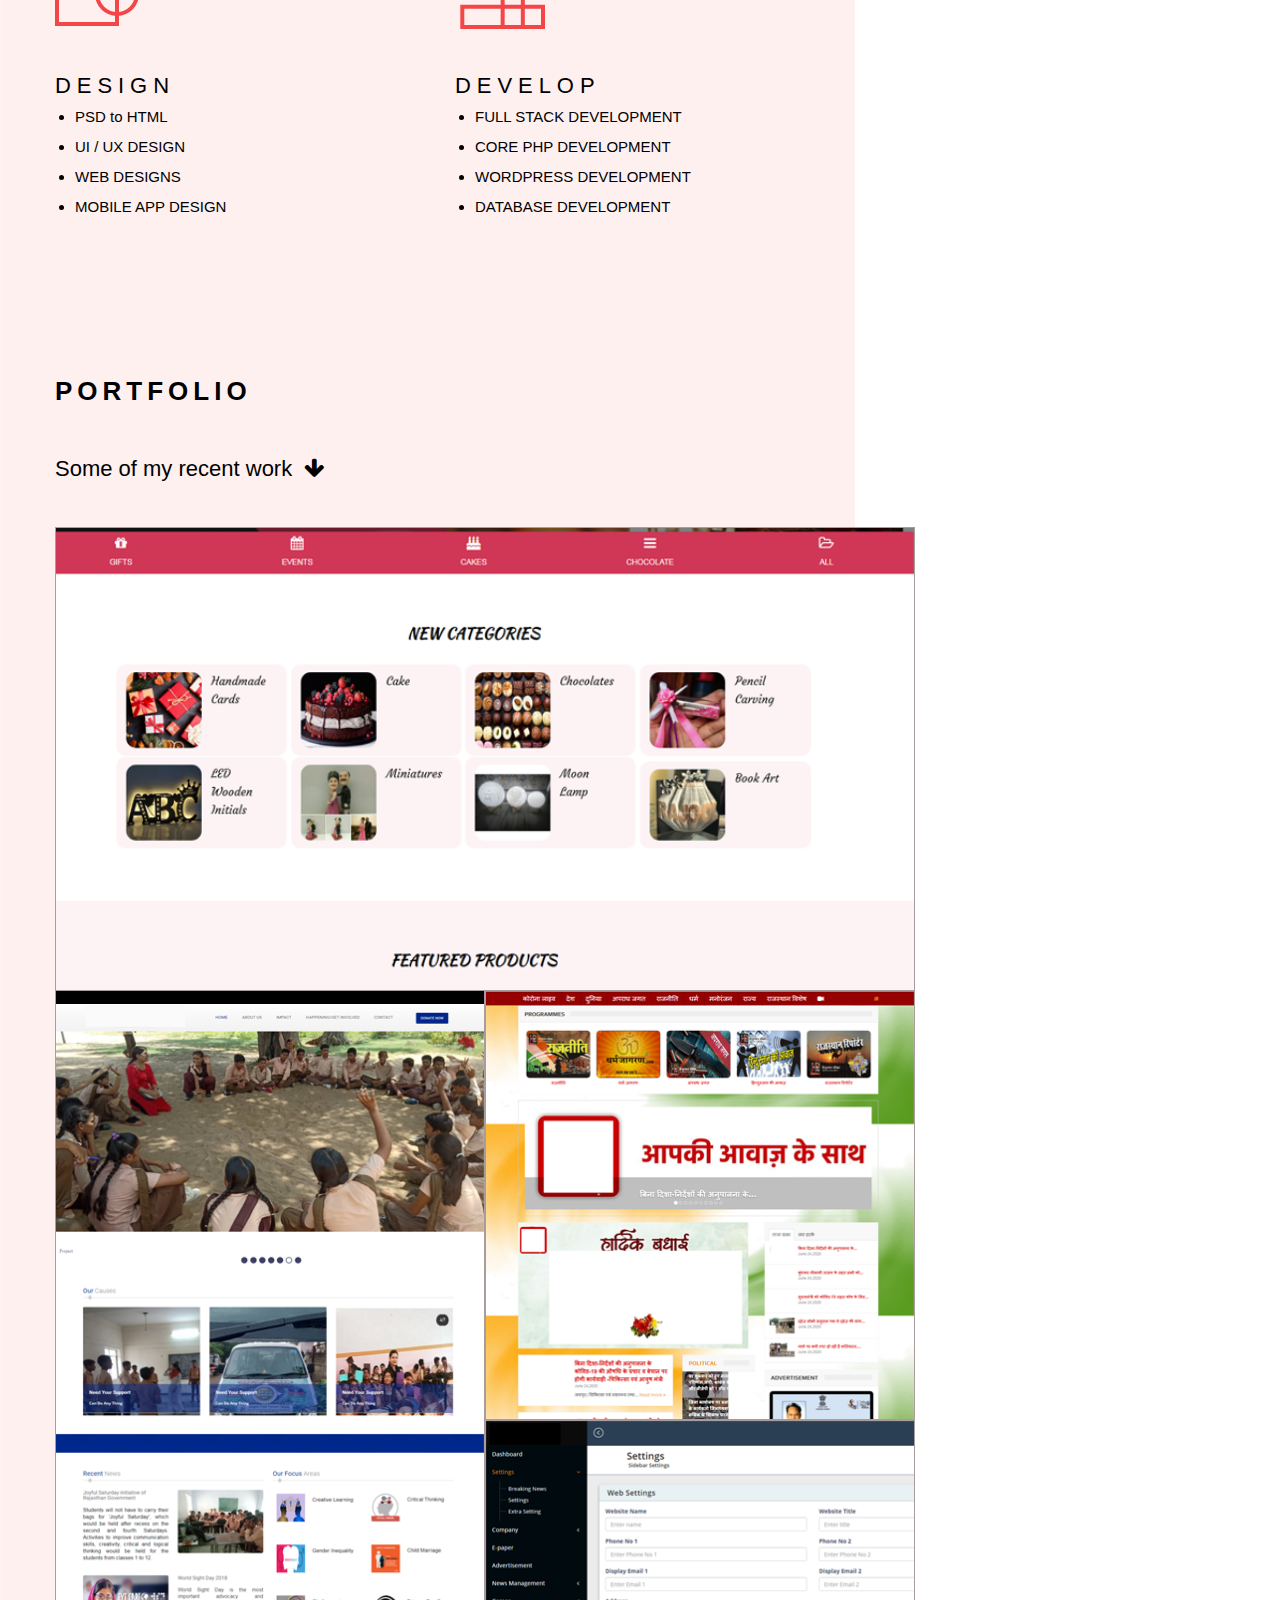
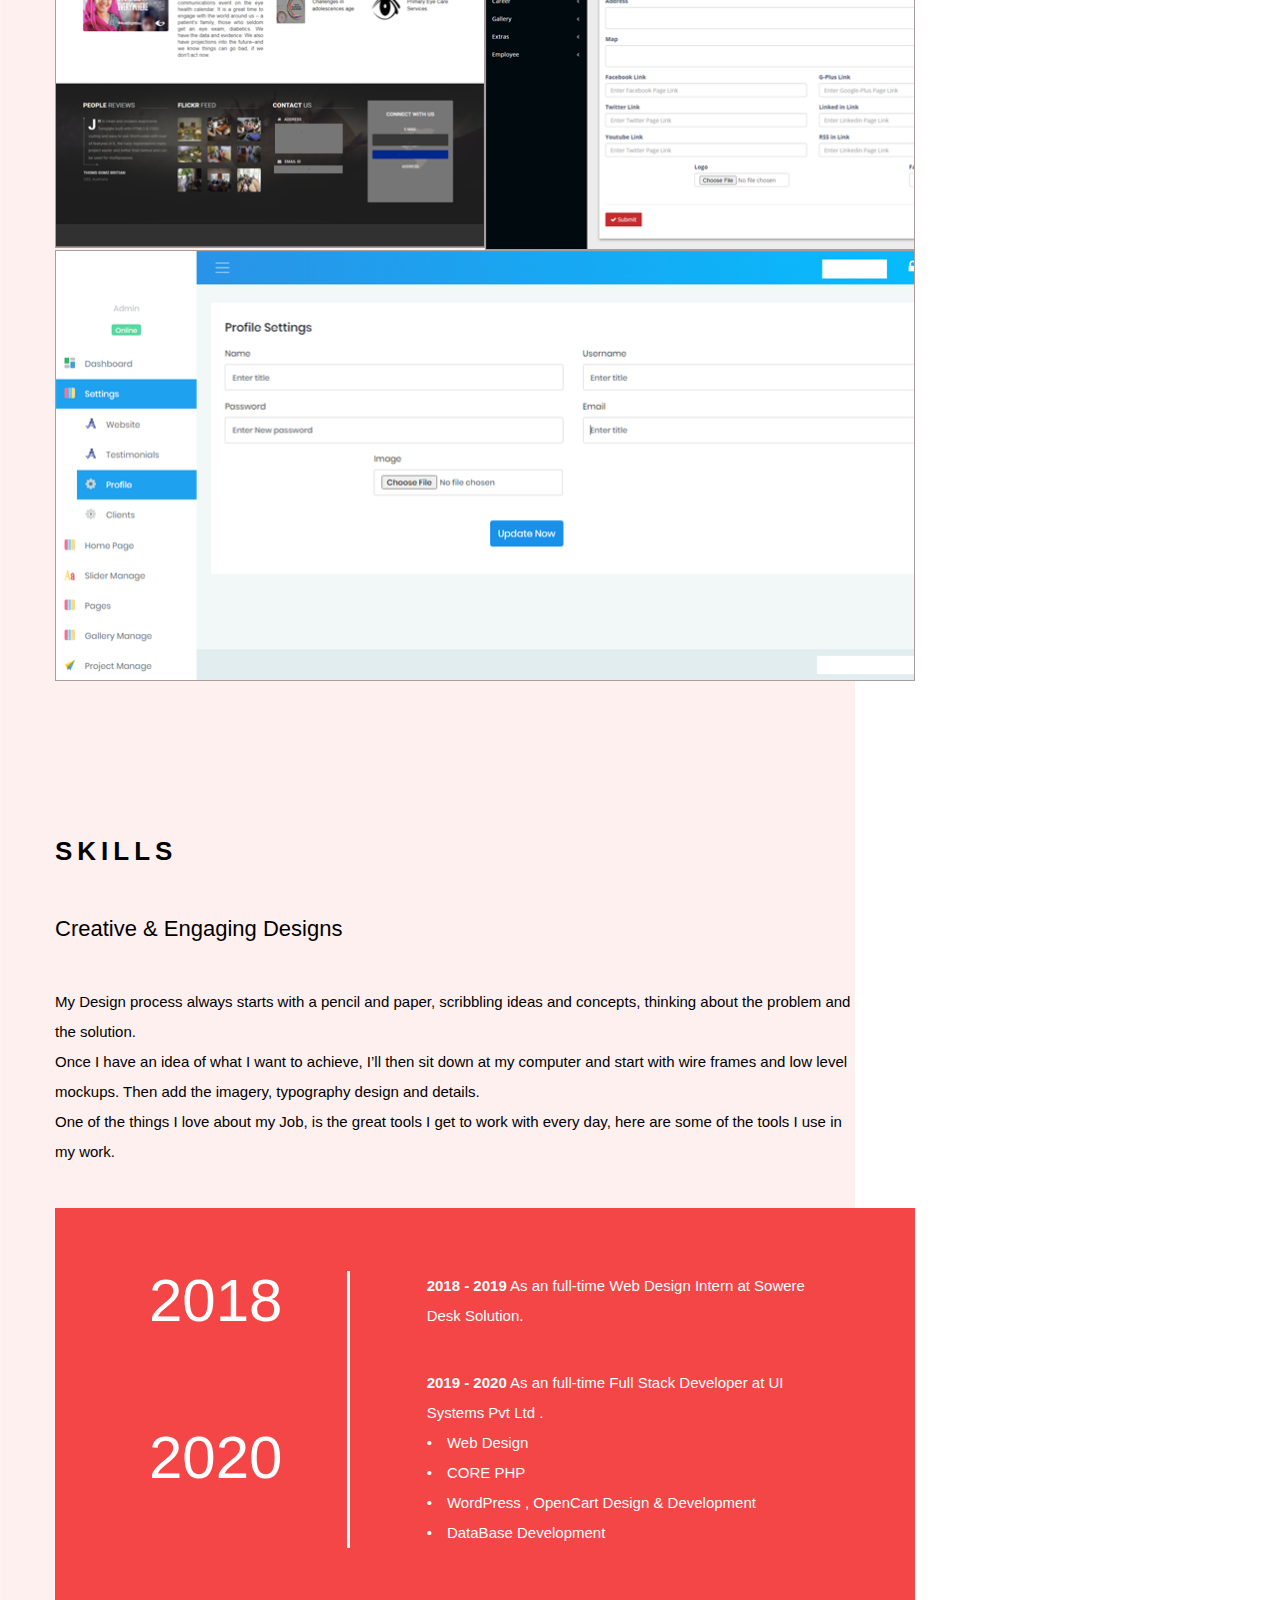
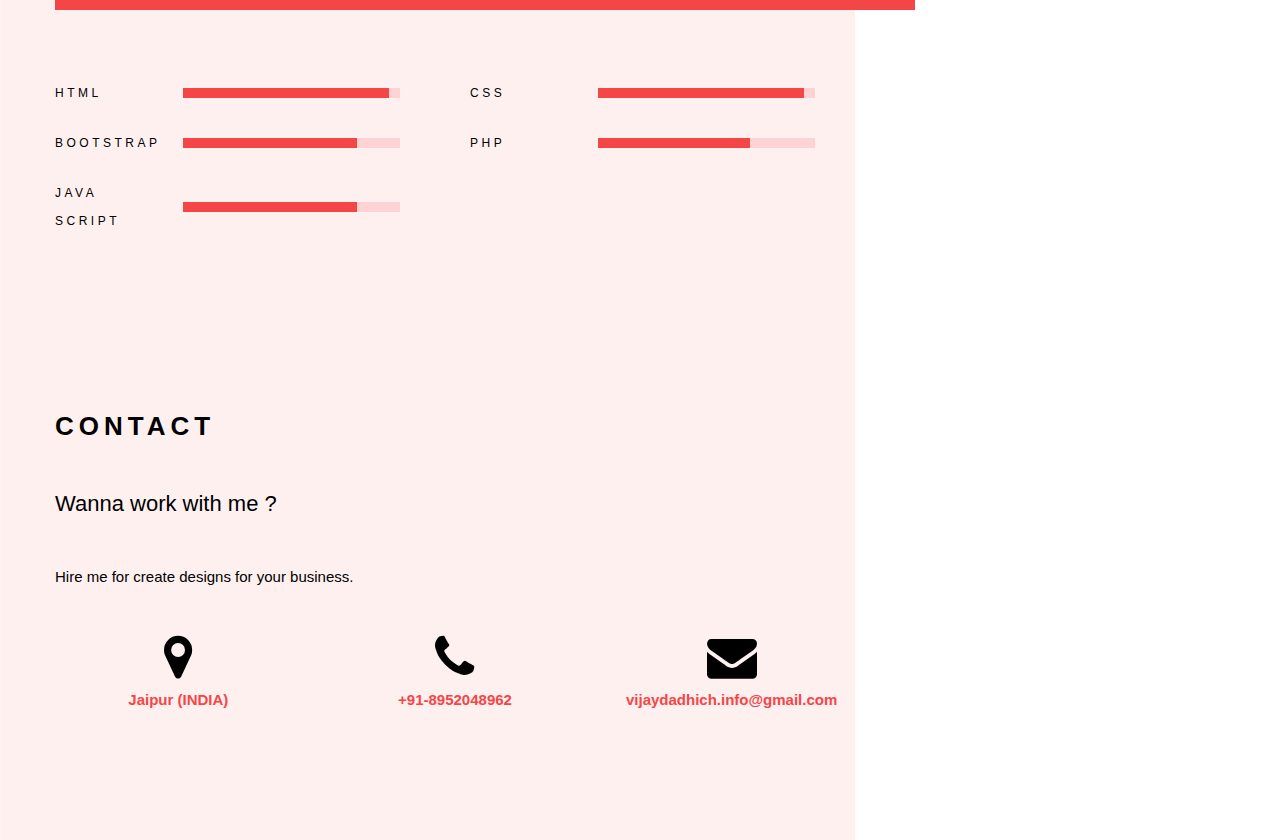
==== commit 30e963c3: "Update index.html" ====
--- a/index.html
+++ b/index.html
@@ -143,8 +143,8 @@
                             <span style="font-weight: 700">Web-</span><br>
                             UI / UX, layout and design, usability, canvas, front end.<br>
                             <span style="font-weight: 700">Tools-</span><br>
-                            Photoshop, Corel Draw, Invision, Sublime, WordPress, OpenCart. <br><br>
-                            <span style="font-size:17px;font-weight: 700">Languages:</span> HTML, CSS, BootStrap, JavaScript, JQuery, PHP, MySql, C, C++.<br>
+                            Photoshop, Invision, Sublime, WordPress, OpenCart. <br><br>
+                            <span style="font-size:17px;font-weight: 700">Languages:</span> HTML, CSS, BootStrap, JavaScript, Core PHP, MySql, C.<br>
                         </p>
                     </div>
 
